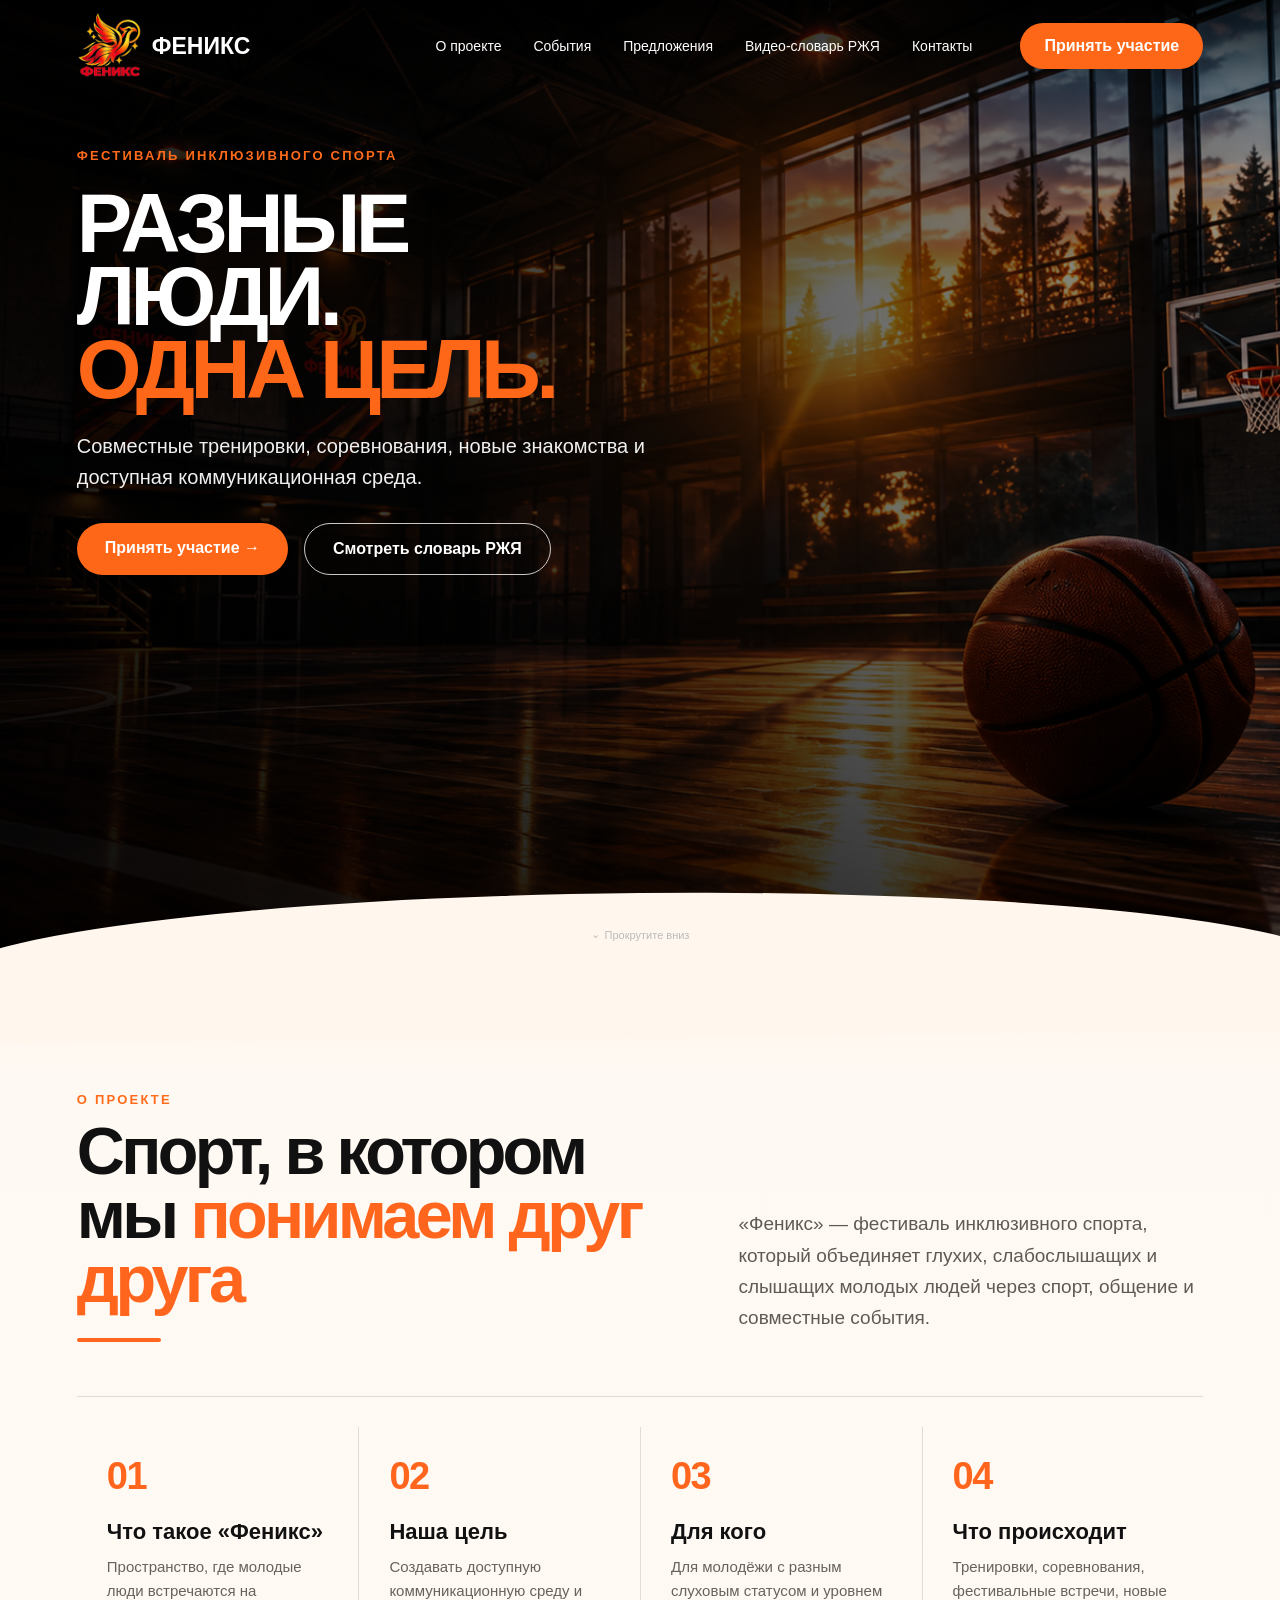
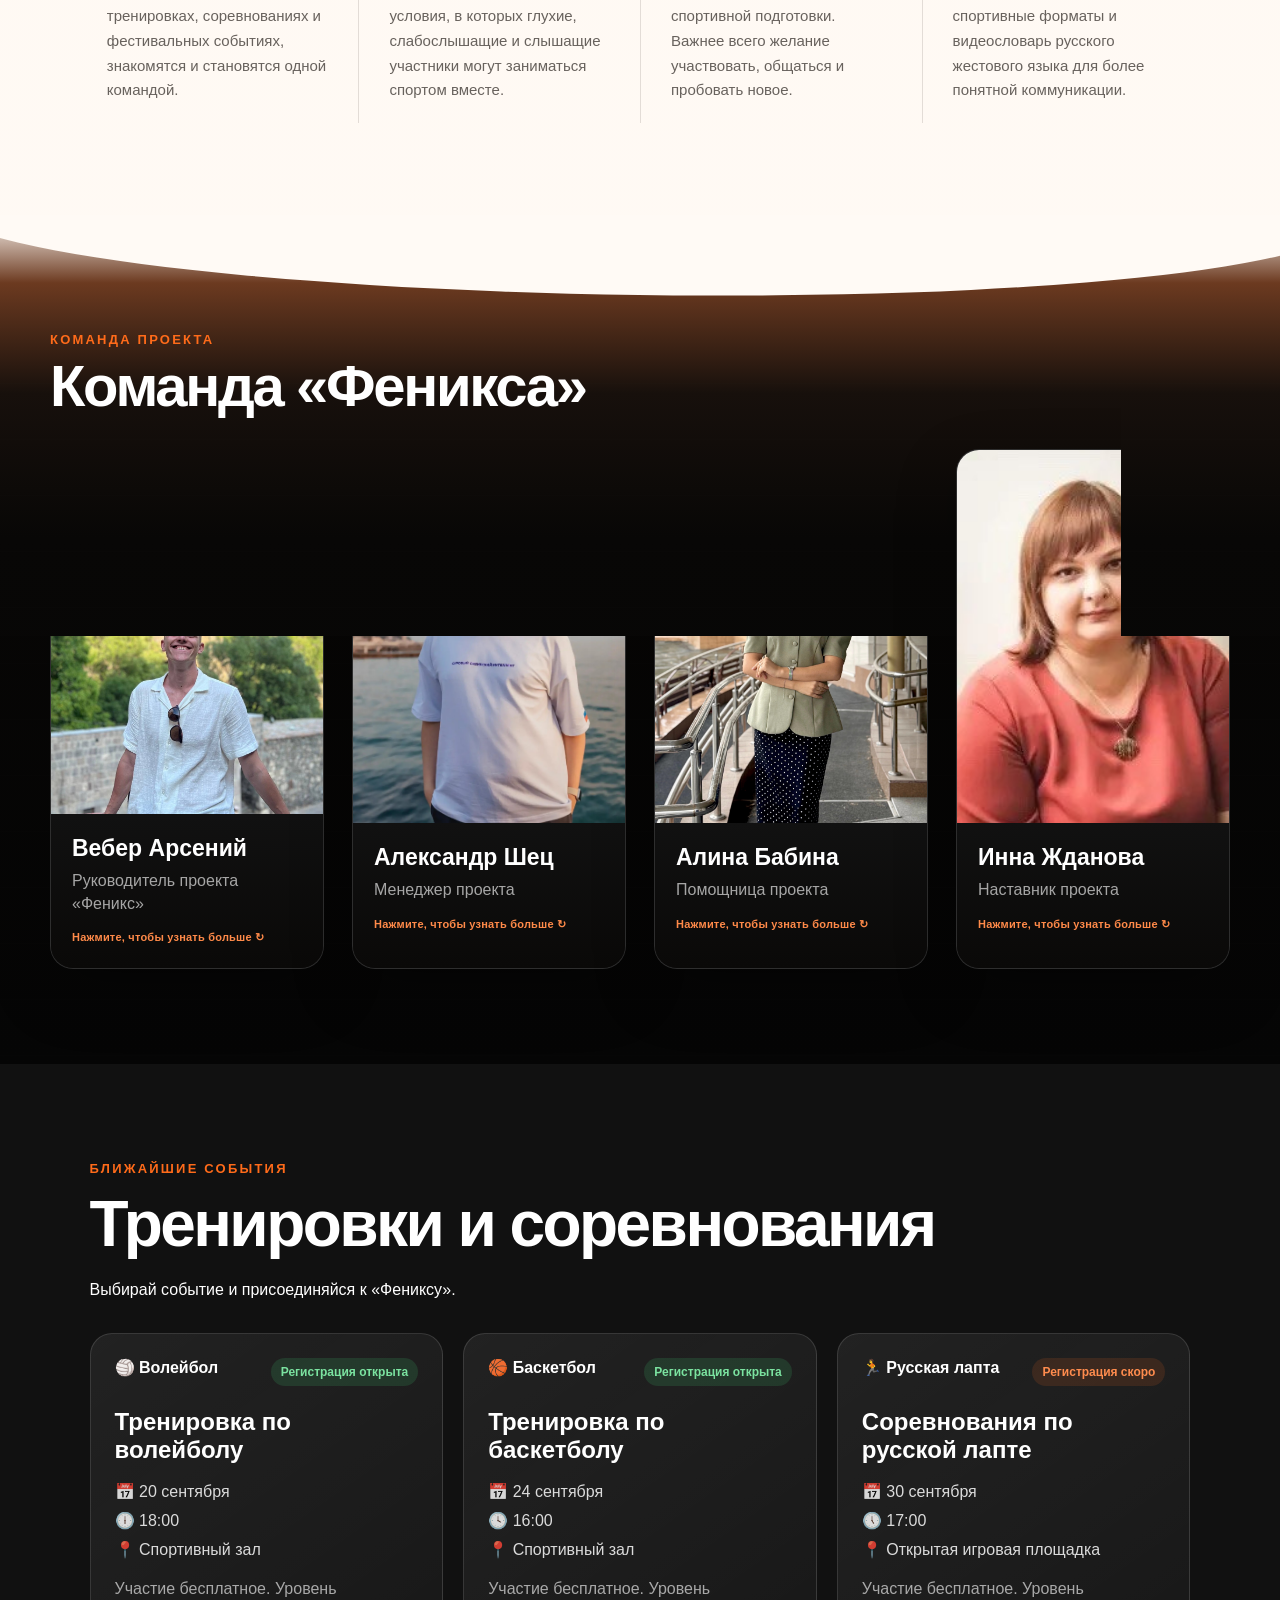
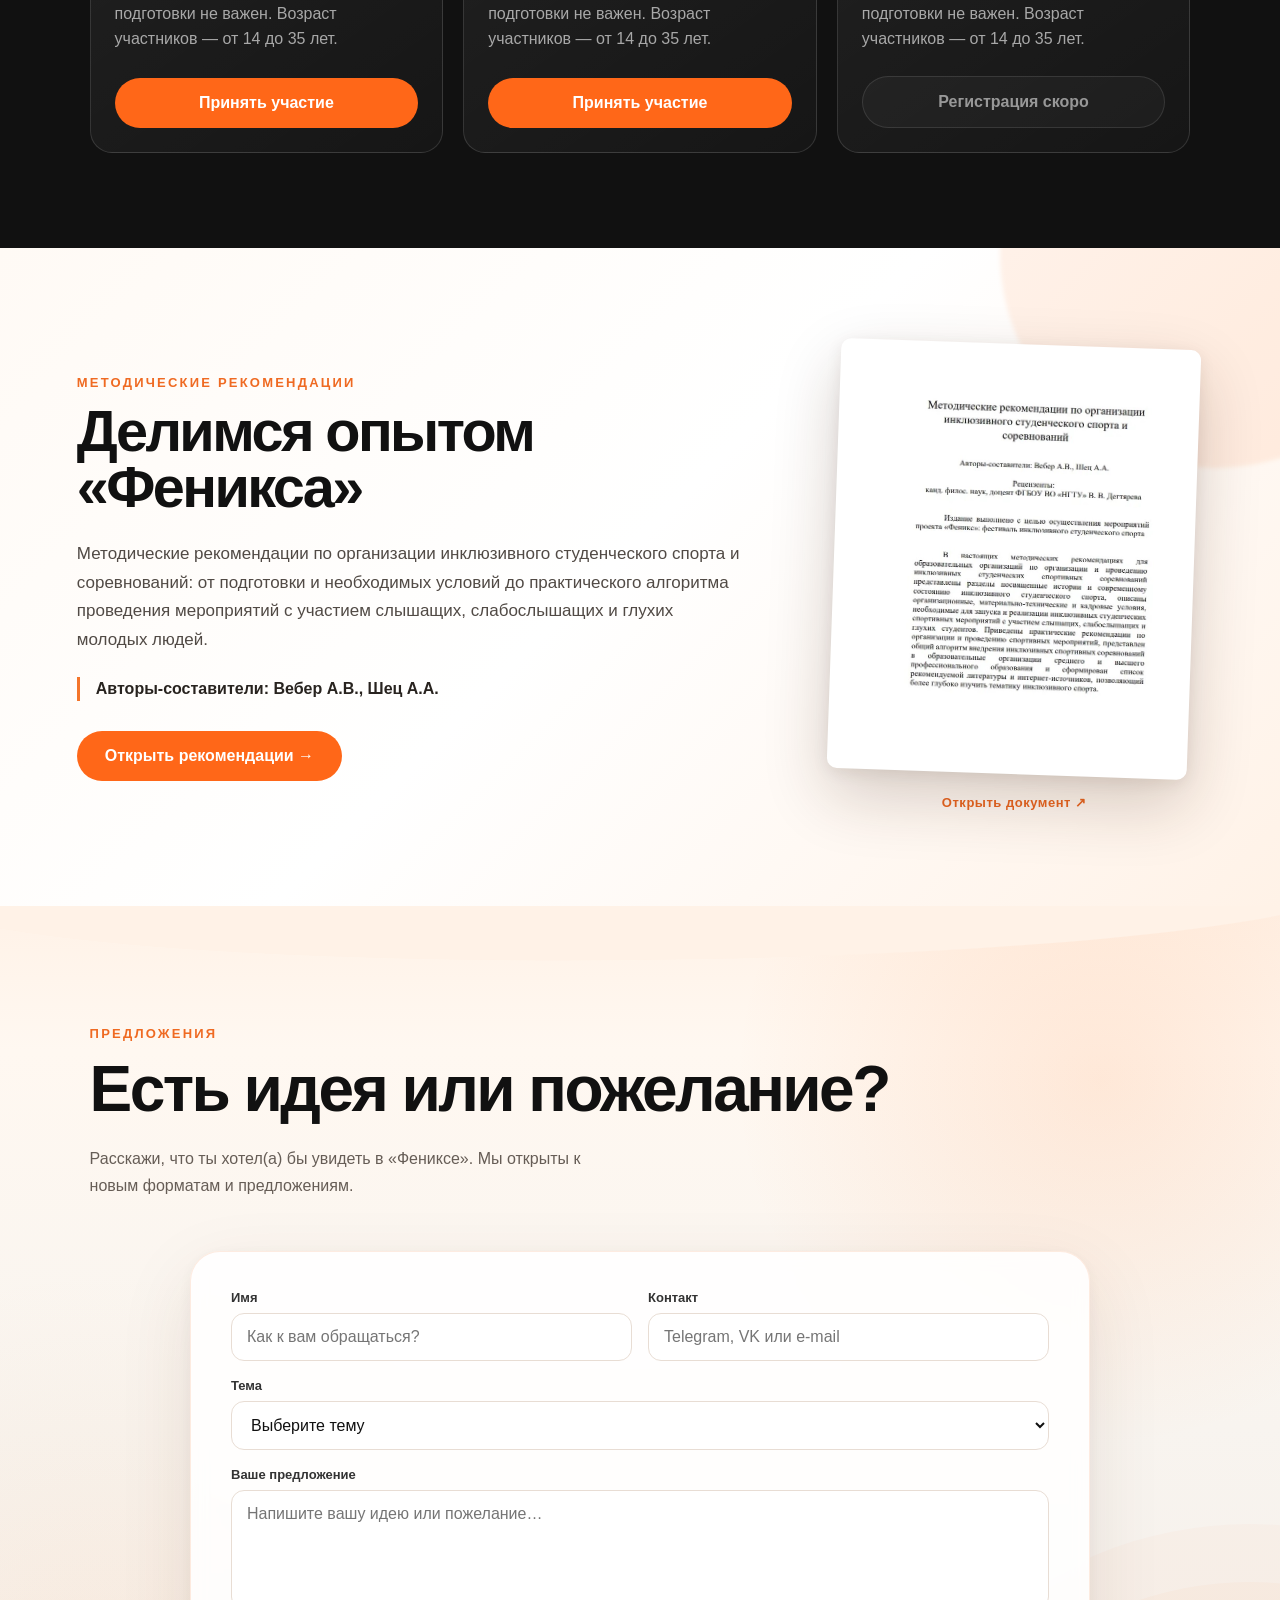
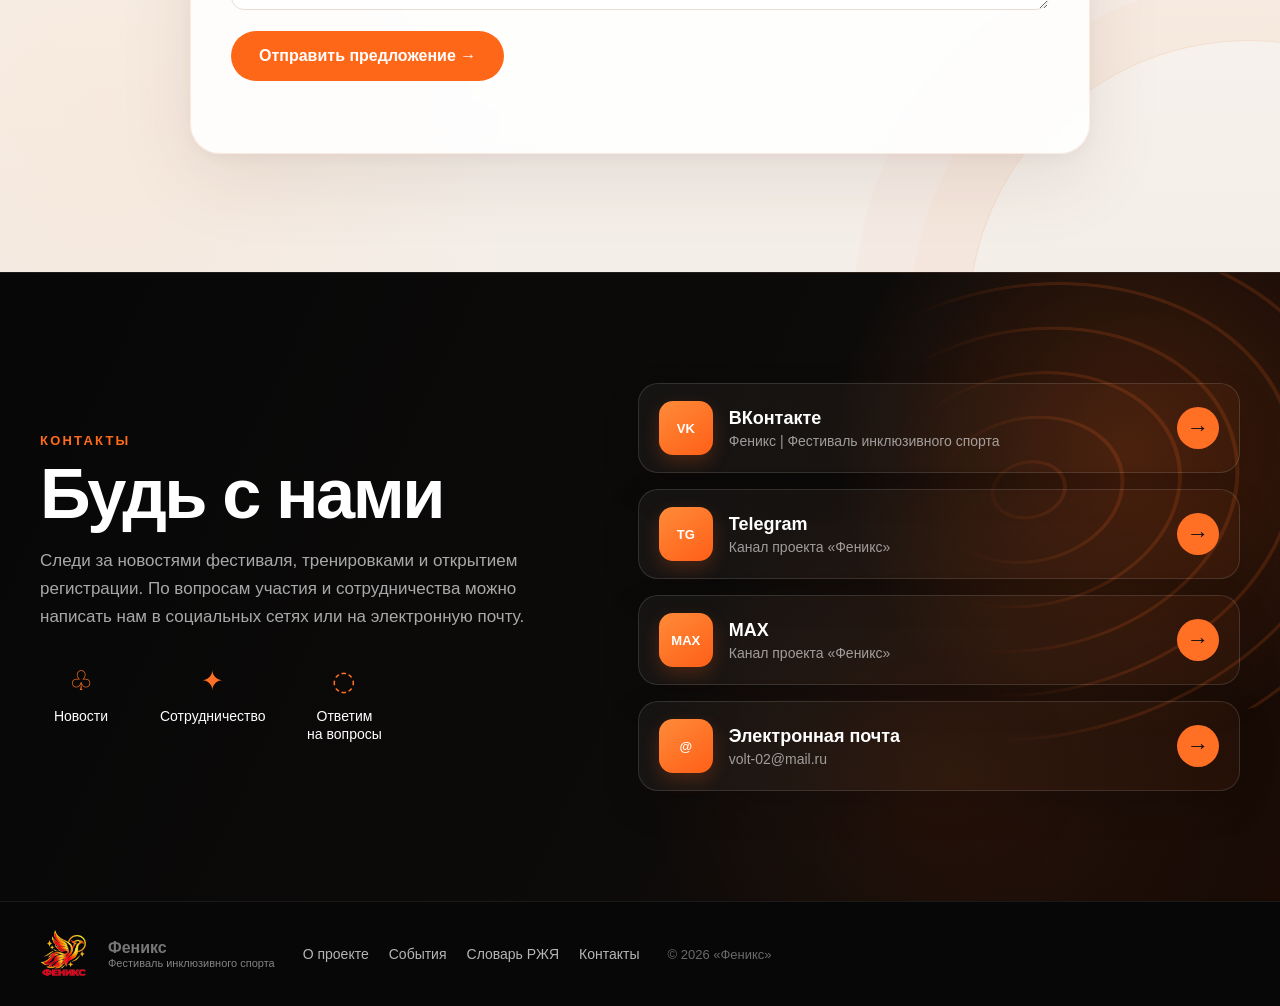
==== index.html @ 3543ab6f "Add files via upload" ====
<!doctype html>
<html lang="ru">
<head>
  <meta charset="utf-8">
  <meta name="viewport" content="width=device-width,initial-scale=1">
  <meta name="theme-color" content="#080808">
  <title>Феникс — фестиваль инклюзивного спорта</title>
  <link rel="stylesheet" href="styles.css">
</head>
<body>
<header class="site-header">
  <a class="brand" href="#top">
    <img src="logo-phoenix.png" alt="Феникс">
    <strong>ФЕНИКС</strong>
  </a>

  <nav id="nav">
    <a href="#about">О проекте</a>
    <a href="#events">События</a>
    <a href="#training">Предложения</a>
    <a href="dictionary.html">Видео-словарь РЖЯ</a>
    <a href="#contacts">Контакты</a>
  </nav>

  <a class="header-cta" href="#events">Принять участие</a>
  <button id="menu" class="menu" aria-label="Меню" aria-expanded="false">☰</button>
</header>

<main id="top">
  <section class="hero">
    <div class="hero-overlay"></div>

    <div class="hero-inner">
      <div class="hero-copy">
        <p class="eyebrow">ФЕСТИВАЛЬ ИНКЛЮЗИВНОГО СПОРТА</p>
        <h1>РАЗНЫЕ<br>ЛЮДИ.<br><span>ОДНА ЦЕЛЬ.</span></h1>
        <p class="lead">Совместные тренировки, соревнования, новые знакомства и доступная коммуникационная среда.</p>

        <div class="actions">
          <a class="btn primary" href="#events">Принять участие →</a>
          <a class="btn outline" href="dictionary.html">Смотреть словарь РЖЯ</a>
        </div>
      </div>

    </div>

    <a class="scroll-down" href="#about">⌄<span>Прокрутите вниз</span></a>
  </section>

  <section id="about" class="section light about-v15">
    <div class="about-head">
      <div>
        <p class="eyebrow">О ПРОЕКТЕ</p>
        <h2>Спорт, в котором мы <em>понимаем друг друга</em></h2>
      </div>
      <p class="intro">«Феникс» — фестиваль инклюзивного спорта, который объединяет глухих, слабослышащих и слышащих молодых людей через спорт, общение и совместные события.</p>
    </div>
    <div class="about-story">
      <article><span>01</span><h3>Что такое «Феникс»</h3><p>Пространство, где молодые люди встречаются на тренировках, соревнованиях и фестивальных событиях, знакомятся и становятся одной командой.</p></article>
      <article><span>02</span><h3>Наша цель</h3><p>Создавать доступную коммуникационную среду и условия, в которых глухие, слабослышащие и слышащие участники могут заниматься спортом вместе.</p></article>
      <article><span>03</span><h3>Для кого</h3><p>Для молодёжи с разным слуховым статусом и уровнем спортивной подготовки. Важнее всего желание участвовать, общаться и пробовать новое.</p></article>
      <article><span>04</span><h3>Что происходит</h3><p>Тренировки, соревнования, фестивальные встречи, новые спортивные форматы и видеословарь русского жестового языка для более понятной коммуникации.</p></article>
    </div>
    <div class="project-team">
      <div class="team-title"><span class="eyebrow">КОМАНДА ПРОЕКТА</span><h2>Команда «Феникса»</h2></div>
      <div class="team-grid">
        <article class="team-card flip-card" tabindex="0" role="button" aria-label="Подробнее: Вебер Арсений" aria-pressed="false">
          <div class="team-card-inner">
            <div class="team-card-face team-card-front"><div class="team-photo"><img src="team-arseniy.jpg" alt="Вебер Арсений" loading="lazy"></div><div class="team-info"><h3>Вебер Арсений</h3><p>Руководитель проекта «Феникс»</p><span class="flip-hint">Нажмите, чтобы узнать больше ↻</span></div></div>
            <div class="team-card-face team-card-back"><div class="team-back-content"><span class="team-back-label">КОМАНДА «ФЕНИКСА»</span><h3>Вебер Арсений</h3><p>Вебер Арсений — инициатор проекта «Феникс», мастер спорта по плаванию и победитель 5-го сезона трека «Делаю» Всероссийского студенческого проекта «Твой Ход».</p><p>Идея «Феникса» появилась благодаря детству в лагерях, где глухие и слышащие ребята вместе дружили, общались и проводили время. Именно эту атмосферу Арсений решил перенести в спорт — создать пространство, где каждый может быть частью одной команды.</p><span class="flip-hint">Нажмите, чтобы вернуться ↻</span></div></div>
          </div>
        </article>
        <article class="team-card flip-card" tabindex="0" role="button" aria-label="Подробнее: Александр Шец" aria-pressed="false">
          <div class="team-card-inner">
            <div class="team-card-face team-card-front"><div class="team-photo"><img src="team-alexander.jpg" alt="Александр Шец" loading="lazy"></div><div class="team-info"><h3>Александр Шец</h3><p>Менеджер проекта</p><span class="flip-hint">Нажмите, чтобы узнать больше ↻</span></div></div>
            <div class="team-card-face team-card-back"><div class="team-back-content"><span class="team-back-label">КОМАНДА «ФЕНИКСА»</span><h3>Александр Шец</h3><p>Александр Шец — менеджер и вдохновитель проекта «Феникс». За его плечами — множество достижений, ставших результатом упорного труда и стремления развиваться.</p><p>В «Фениксе» Александр работает наравне с руководителем: участвует в организации мероприятий, помогает воплощать идеи в жизнь и развивать проект. Именно тот человек, на которого можно положиться и с которым большие идеи становятся реальностью.</p><span class="flip-hint">Нажмите, чтобы вернуться ↻</span></div></div>
          </div>
        </article>
        <article class="team-card flip-card" tabindex="0" role="button" aria-label="Подробнее: Алина Бабина" aria-pressed="false">
          <div class="team-card-inner">
            <div class="team-card-face team-card-front"><div class="team-photo"><img src="team-alina.jpg" alt="Алина Бабина" loading="lazy"></div><div class="team-info"><h3>Алина Бабина</h3><p>Помощница проекта</p><span class="flip-hint">Нажмите, чтобы узнать больше ↻</span></div></div>
            <div class="team-card-face team-card-back"><div class="team-back-content"><span class="team-back-label">КОМАНДА «ФЕНИКСА»</span><h3>Алина Бабина</h3><p>Алина Бабина — помощница проекта «Феникс», председатель Правления МОО «Социальное партнерство» и инспектор Ресурсного учебно-методического центра по обучению инвалидов и лиц с ОВЗ.</p><p>Алина помогает в организации мероприятий, делится опытом и поддерживает команду на разных этапах работы. Благодаря её вовлечённости многие идеи проекта получают необходимую поддержку и превращаются в реальные события.</p><span class="flip-hint">Нажмите, чтобы вернуться ↻</span></div></div>
          </div>
        </article>
        <article class="team-card flip-card" tabindex="0" role="button" aria-label="Подробнее: Инна Жданова" aria-pressed="false">
          <div class="team-card-inner">
            <div class="team-card-face team-card-front"><div class="team-photo"><img src="team-inna.jpg" alt="Инна Жданова" loading="lazy"></div><div class="team-info"><h3>Инна Жданова</h3><p>Наставник проекта</p><span class="flip-hint">Нажмите, чтобы узнать больше ↻</span></div></div>
            <div class="team-card-face team-card-back"><div class="team-back-content"><span class="team-back-label">КОМАНДА «ФЕНИКСА»</span><h3>Инна Жданова</h3><p>Инна Жданова — наставник проекта «Феникс», заместитель заведующего кафедрой социальной работы и социальной антропологии, доцент.</p><p>Инна делится своим опытом, помогает команде увидеть ситуацию с разных сторон и всегда находит нужный совет. Её поддержка помогает «Фениксу» увереннее двигаться вперёд, принимать важные решения и становиться сильнее.</p><span class="flip-hint">Нажмите, чтобы вернуться ↻</span></div></div>
          </div>
        </article>
      </div>
    </div>
  
  </section>

  <section id="events" class="section dark">
    <div class="section-head">
      <div><span class="eyebrow">БЛИЖАЙШИЕ СОБЫТИЯ</span><h2>Тренировки и соревнования</h2></div>
      <p>Выбирай событие и присоединяйся к «Фениксу».</p>
    </div>
    <div class="event-grid">
      <article class="event-card">
        <div class="event-top"><span class="event-sport">🏐 Волейбол</span><span class="event-status is-open">Регистрация открыта</span></div>
        <h3>Тренировка по волейболу</h3>
        <div class="event-meta"><span>📅 20 сентября</span><span>🕕 18:00</span><span>📍 Спортивный зал</span></div>
        <p class="event-note">Участие бесплатное. Уровень подготовки не важен. Возраст участников — от 14 до 35 лет.</p>
        <button class="btn primary event-register" type="button" data-sport="Волейбол" data-event="Тренировка по волейболу" data-date="20 сентября" data-time="18:00" data-place="Спортивный зал">Принять участие</button>
      </article>
      <article class="event-card">
        <div class="event-top"><span class="event-sport">🏀 Баскетбол</span><span class="event-status is-open">Регистрация открыта</span></div>
        <h3>Тренировка по баскетболу</h3>
        <div class="event-meta"><span>📅 24 сентября</span><span>🕓 16:00</span><span>📍 Спортивный зал</span></div>
        <p class="event-note">Участие бесплатное. Уровень подготовки не важен. Возраст участников — от 14 до 35 лет.</p>
        <button class="btn primary event-register" type="button" data-sport="Баскетбол" data-event="Тренировка по баскетболу" data-date="24 сентября" data-time="16:00" data-place="Спортивный зал">Принять участие</button>
      </article>
      <article class="event-card">
        <div class="event-top"><span class="event-sport">🏃 Русская лапта</span><span class="event-status is-soon">Регистрация скоро</span></div>
        <h3>Соревнования по русской лапте</h3>
        <div class="event-meta"><span>📅 30 сентября</span><span>🕔 17:00</span><span>📍 Открытая игровая площадка</span></div>
        <p class="event-note">Участие бесплатное. Уровень подготовки не важен. Возраст участников — от 14 до 35 лет.</p>
        <button class="btn event-disabled" type="button" disabled>Регистрация скоро</button>
      </article>
    </div>
  </section>

  <section id="methodical" class="section methodical-section">
    <div class="methodical-wrap">
      <div class="methodical-copy">
        <span class="eyebrow">МЕТОДИЧЕСКИЕ РЕКОМЕНДАЦИИ</span>
        <h2>Делимся опытом «Феникса»</h2>
        <p>Методические рекомендации по организации инклюзивного студенческого спорта и соревнований: от подготовки и необходимых условий до практического алгоритма проведения мероприятий с участием слышащих, слабослышащих и глухих молодых людей.</p>
        <div class="methodical-authors">Авторы-составители: Вебер А.В., Шец А.А.</div>
        <a class="btn primary methodical-btn" href="https://disk.yandex.ru/d/gTqzIGCaHnzKDQ" target="_blank" rel="noopener noreferrer">Открыть рекомендации →</a>
      </div>
      <a class="methodical-preview" href="https://disk.yandex.ru/d/gTqzIGCaHnzKDQ" target="_blank" rel="noopener noreferrer" aria-label="Открыть методические рекомендации">
        <div class="methodical-paper"><img src="methodical-cover.jpg" alt="Титульный лист методических рекомендаций проекта Феникс"></div>
        <span>Открыть документ ↗</span>
      </a>
    </div>
  </section>

  <section id="training" class="section light feedback-section">
    <div class="section-head">
      <div><span class="eyebrow">ПРЕДЛОЖЕНИЯ</span><h2>Есть идея или пожелание?</h2></div>
      <p>Расскажи, что ты хотел(а) бы увидеть в «Фениксе». Мы открыты к новым форматам и предложениям.</p>
    </div>
    <form class="feedback-form" id="feedbackForm">
      <div class="feedback-grid">
        <label><span>Имя</span><input name="feedbackName" placeholder="Как к вам обращаться?" required></label>
        <label><span>Контакт</span><input name="feedbackContact" placeholder="Telegram, VK или e-mail" required></label>
      </div>
      <label><span>Тема</span>
        <select name="feedbackTopic" required>
          <option value="">Выберите тему</option>
          <option>Предложить тренировку</option>
          <option>Предложить вид спорта</option>
          <option>Предложить мероприятие</option>
          <option>Стать волонтёром</option>
          <option>Стать партнёром</option>
          <option>Другое</option>
        </select>
      </label>
      <label><span>Ваше предложение</span><textarea name="feedbackMessage" rows="5" placeholder="Напишите вашу идею или пожелание…" required></textarea></label>
      <button class="btn primary" type="submit">Отправить предложение →</button>
      <p class="feedback-status" id="feedbackStatus"></p>
    </form>
  </section>

<section class="contacts-section" id="contacts">
  <div class="contacts-shell">
    <div class="contacts-copy">
      <span class="eyebrow">КОНТАКТЫ</span>
      <h2>Будь с нами</h2>
      <p>Следи за новостями фестиваля, тренировками и открытием регистрации. По вопросам участия и сотрудничества можно написать нам в социальных сетях или на электронную почту.</p>
      <div class="contact-benefits" aria-label="Возможности">
        <span><i>♧</i>Новости</span>
        <span><i>✦</i>Сотрудничество</span>
        <span><i>◌</i>Ответим<br>на вопросы</span>
      </div>
    </div>

    <div class="contact-links">
      <a class="contact-card" href="https://vk.ru/phoenix_inclusion" target="_blank" rel="noopener">
        <span class="contact-icon">VK</span>
        <span><strong>ВКонтакте</strong><small>Феникс | Фестиваль инклюзивного спорта</small></span>
        <b>→</b>
      </a>
      <a class="contact-card" href="https://t.me/phoenix_inclusion" target="_blank" rel="noopener">
        <span class="contact-icon">TG</span>
        <span><strong>Telegram</strong><small>Канал проекта «Феникс»</small></span>
        <b>→</b>
      </a>
      <a class="contact-card" href="https://max.ru/join/umucRaP59l8QXIcIGGQJrvXhRltrG-3al34Ns2xKd-E" target="_blank" rel="noopener">
        <span class="contact-icon">MAX</span>
        <span><strong>MAX</strong><small>Канал проекта «Феникс»</small></span>
        <b>→</b>
      </a>
      <a class="contact-card" href="mailto:volt-02@mail.ru">
        <span class="contact-icon">@</span>
        <span><strong>Электронная почта</strong><small>volt-02@mail.ru</small></span>
        <b>→</b>
      </a>
    </div>
  </div>
</section>

</main>


<footer class="site-footer">
  <div class="footer-inner">
    <a class="footer-brand" href="#top" aria-label="Феникс — наверх">
      <img src="logo-phoenix.png" alt="Феникс">
      <span><strong>Феникс</strong><small>Фестиваль инклюзивного спорта</small></span>
    </a>
    <nav class="footer-nav" aria-label="Навигация в подвале">
      <a href="#about">О проекте</a>
      <a href="#events">События</a>
      <a href="dictionary.html">Словарь РЖЯ</a>
      <a href="#contacts">Контакты</a>
    </nav>
    <p class="footer-copy">© 2026 «Феникс»</p>
  </div>
</footer>


<dialog id="dialog">
  <form id="form">
    <button type="button" id="close">×</button>
    <p class="eyebrow">ЗАЯВКА</p>
    <h2 id="eventFormTitle">Принять участие</h2>
    <div class="selected-event" id="selectedEvent" hidden><strong id="selectedEventName"></strong><span id="selectedEventMeta"></span></div>

    <label>Имя и фамилия
      <input name="name" required placeholder="Например, Иван Иванов">
    </label>

    <label>Статус слуха
      <select name="hearingStatus" required>
        <option value="">Выберите</option>
        <option value="Глухой">Глухой</option>
        <option value="Слабослышащий">Слабослышащий</option>
        <option value="Слышащий">Слышащий</option>
      </select>
    </label>

    <label>Контакт
      <input name="contact" required placeholder="Телефон, Telegram или e-mail">
    </label>

    <input type="hidden" name="sport" id="eventSport">
    <input type="hidden" name="event" id="eventName">

    
        
        <div class="consent-block">
          <label class="consent-row" for="dataConsent">
            <input type="checkbox" id="dataConsent" name="dataConsent" required>
            <span>Я согласен(на) на обработку персональных данных и ознакомился(ась) с <a class="consent-document-link" href="https://disk.yandex.ru/d/akhnzzM2MT2--A" target="_blank" rel="noopener noreferrer">Согласием на обработку персональных данных</a>.</span>
          </label>
        </div>
<button disabled class="btn primary" id="submitButton" type="submit">Отправить заявку</button>
    <p class="form-status" id="formStatus" aria-live="polite"></p>
  </form>
</dialog>

<script src="script.js"></script>


</body>
</html>
---- styles.css ----
*{box-sizing:border-box}html{scroll-behavior:smooth}body{margin:0;font-family:Arial,Helvetica,sans-serif;background:#090909;color:#fff}a{color:inherit;text-decoration:none}button,input,select{font:inherit}
.site-header{position:absolute;z-index:20;top:0;left:0;right:0;height:92px;padding:0 6%;display:flex;align-items:center;gap:30px;background:linear-gradient(180deg,rgba(0,0,0,.7),transparent)}
.brand{display:flex;align-items:center;gap:9px;font-size:23px}.brand img{width:66px;height:66px;object-fit:contain}nav{margin-left:auto;display:flex;gap:32px;font-size:14px}nav a:hover{color:#ff6b1a}.header-cta{margin-left:18px;border:0;background:#ff6718;color:#fff;border-radius:999px;padding:14px 24px;font-weight:850}.menu{display:none;border:0;background:transparent;color:#fff;font-size:30px}
.hero{min-height:100vh;position:relative;padding:125px 6% 150px;background:url('https://images.unsplash.com/photo-1546519638-68e109498ffc?auto=format&fit=crop&w=2400&q=88') center/cover no-repeat;overflow:hidden;display:flex;align-items:center}
.hero-overlay{position:absolute;inset:0;background:linear-gradient(90deg,rgba(0,0,0,.90) 0%,rgba(0,0,0,.72) 44%,rgba(0,0,0,.38) 100%),linear-gradient(0deg,rgba(0,0,0,.58),transparent 46%)}
.hero-inner{position:relative;z-index:2;width:100%;display:grid;grid-template-columns:minmax(0,1.04fr) minmax(380px,.96fr);gap:36px;align-items:center}
.hero-copy{max-width:720px}.eyebrow{color:#ff6b1a;font-size:13px;letter-spacing:.17em;font-weight:900}h1{font-size:clamp(58px,6.5vw,105px);line-height:.88;letter-spacing:-.055em;margin:24px 0}h1 span{color:#ff6718}.lead{font-size:20px;line-height:1.55;max-width:650px;color:#f0f0f0}
.actions{display:flex;gap:16px;flex-wrap:wrap;margin-top:30px}.btn{border-radius:999px;padding:16px 28px;font-weight:850;cursor:pointer}.primary{border:0;background:#ff6718;color:#fff}.outline{border:1px solid rgba(255,255,255,.78)}
.hero-logo-wrap{display:flex;align-items:center;justify-content:center}.hero-logo{width:min(100%,590px);max-height:520px;object-fit:contain;filter:drop-shadow(0 10px 30px rgba(255,93,0,.18))}
.features{position:absolute;z-index:3;left:6%;right:6%;bottom:38px;padding-top:20px;border-top:1px solid rgba(255,255,255,.25);display:grid;grid-template-columns:repeat(4,1fr)}.features a{display:flex;flex-direction:column;align-items:center;gap:5px;border-right:1px solid rgba(255,255,255,.22)}.features a:last-child{border:0}.features b{font-size:26px}.features strong{font-size:14px}.features small{font-size:11px;color:#aaa}.scroll-down{position:absolute;z-index:4;bottom:7px;left:50%;transform:translateX(-50%);display:flex;align-items:center;gap:5px;color:#bbb;font-size:11px}
.section{padding:95px 7%}.light{background:#fff;color:#111}.dark,.dictionary{background:#111}.section h2{font-size:clamp(40px,5vw,70px);letter-spacing:-.04em;margin:10px 0 20px}.intro{font-size:20px;line-height:1.6;color:#777;max-width:850px}
.cards,.words{display:grid;grid-template-columns:repeat(3,1fr);gap:18px;margin-top:38px}.cards article{padding:28px;border-radius:22px;background:#f4f4f4}.cards i{font-style:normal;color:#ff6718;font-weight:900}.cards p{color:#666}
.event{padding:30px;border:1px solid #333;border-radius:24px;display:flex;justify-content:space-between;align-items:end}.event p{color:#aaa}.event button{border:0;background:none;color:#ff6718;font-weight:900}
.sports{display:flex;flex-wrap:wrap;gap:10px;margin:30px 0}.sports span{padding:12px 16px;border-radius:999px;border:1px solid #ddd;background:#f4f4f4;font-weight:700}
.filters{display:grid;grid-template-columns:1fr 250px;gap:12px;margin:30px 0}.filters input,.filters select,dialog input,dialog select{width:100%;padding:15px;border:1px solid #ddd;border-radius:14px;background:#fff;color:#111}
.words article{overflow:hidden;border-radius:22px;background:#fff;color:#111}.video{height:180px;background:linear-gradient(145deg,#222,#444);display:flex;flex-direction:column;align-items:center;justify-content:center;color:#fff;font-size:35px}.video small{font-size:12px;color:#bbb}.words h3,.words p{margin-left:20px}.words p{color:#777}
footer{padding:25px 7%;display:flex;align-items:center;gap:10px}footer img{width:55px;height:55px;object-fit:contain}footer span{margin-left:10px;color:#777}
dialog{width:min(580px,calc(100% - 25px));padding:0;border:0;border-radius:25px}dialog::backdrop{background:rgba(0,0,0,.75)}dialog form{position:relative;padding:30px;color:#111}dialog h2{font-size:38px}dialog label{display:grid;gap:7px;margin:15px 0;font-weight:bold}#close{position:absolute;right:20px;top:18px;width:40px;height:40px;border:0;border-radius:50%;font-size:24px}.note{display:block;margin-top:12px;color:#777}
@media(max-width:1050px){nav{gap:20px}.header-cta{display:none}.hero-inner{grid-template-columns:1fr .82fr}}
@media(max-width:850px){.site-header{height:78px;padding:0 20px;background:rgba(5,5,5,.72);backdrop-filter:blur(10px)}.brand strong{display:none}.brand img{width:60px;height:60px}.menu{display:block;margin-left:auto}nav{display:none;position:absolute;top:78px;left:16px;right:16px;margin:0;padding:20px;border:1px solid #333;border-radius:18px;background:rgba(8,8,8,.98);flex-direction:column;gap:20px}nav.open{display:flex}.hero{min-height:100svh;padding:112px 20px 175px;background-position:63% center}.hero-overlay{background:linear-gradient(180deg,rgba(0,0,0,.42),rgba(0,0,0,.78) 52%,#050505 100%)}.hero-inner{grid-template-columns:1fr}.hero-logo-wrap{position:absolute;right:-80px;top:80px;width:320px;opacity:.28;z-index:-1}.hero-logo{width:100%;max-height:none}.hero-copy{max-width:none}h1{font-size:clamp(48px,15vw,70px)}.lead{font-size:17px}.actions{flex-direction:column}.actions>*{width:100%;text-align:center}.features{left:20px;right:20px;bottom:28px}.features b{font-size:20px}.features strong{font-size:10px}.features small{display:none}.scroll-down{display:none}.section{padding:70px 20px}.section h2{font-size:40px}.cards,.words,.filters{grid-template-columns:1fr}.event{align-items:start;flex-direction:column;gap:20px}footer{padding:20px}footer span{display:none}}
@media(max-width:430px){.hero{padding-bottom:155px}h1{font-size:52px}.eyebrow{font-size:11px}.hero-logo-wrap{right:-105px;top:95px;width:300px}}

/* V6 visual refinements */
@media (min-width:851px){
  .hero{background-position:center 58%}
  .hero-logo{width:min(100%,540px);max-height:500px}
  .hero-copy{padding-top:10px}
}
@media (max-width:850px){
  .hero{background-position:50% center}
  .hero-logo-wrap{
    right:-58px;
    top:185px;
    width:235px;
    opacity:.18;
  }
  .hero-copy{position:relative;z-index:2}
  .lead{max-width:92%}
}
@media (max-width:430px){
  .hero-logo-wrap{
    right:-72px;
    top:205px;
    width:220px;
    opacity:.16;
  }
}

.form-status{min-height:22px;margin:12px 0 0;font-weight:700;color:#2e7d32}
#submitButton:disabled{opacity:.7;cursor:wait}

/* V8 — VK Видео */
.vk-video-button{width:100%;border:0;cursor:pointer}
.vk-video-button:hover .play{transform:scale(1.12)}
.play{transition:.2s ease}
.placeholder{cursor:default}
.video-modal[hidden]{display:none}
.video-modal{position:fixed;inset:0;z-index:1000;display:flex;align-items:center;justify-content:center;padding:20px}
.video-modal-backdrop{position:absolute;inset:0;background:rgba(0,0,0,.84);backdrop-filter:blur(5px)}
.video-modal-card{position:relative;z-index:1;width:min(960px,100%);background:#0b0b0b;border:1px solid #333;border-radius:24px;padding:18px;box-shadow:0 30px 100px rgba(0,0,0,.5)}
.video-close{position:absolute;right:10px;top:-52px;width:42px;height:42px;border:0;border-radius:50%;background:#fff;color:#111;font-size:27px;cursor:pointer}
.video-frame-wrap{width:100%;aspect-ratio:16/9;background:#000;border-radius:15px;overflow:hidden}
.video-frame-wrap iframe{width:100%;height:100%;border:0;display:block}
.vk-external{display:block;margin-top:14px;text-align:center;color:#ff7024;font-weight:800}
@media(max-width:600px){
  .video-modal{padding:10px}
  .video-modal-card{padding:10px;border-radius:18px}
  .video-close{top:-48px;right:4px}
}


/* V9 — живое превью карточки и более компактный VK-плеер */
.words{align-items:start}
.vk-word-card{overflow:hidden}
.vk-video-button.has-poster{
  position:relative;
  display:block;
  padding:0;
  aspect-ratio:16/9;
  overflow:hidden;
  background:#111;
}
.video-poster{
  position:absolute;
  inset:0;
  width:100%;
  height:100%;
  object-fit:cover;
  display:block;
  transition:transform .3s ease, filter .3s ease;
}
.video-poster-shade{
  position:absolute;
  inset:0;
  background:linear-gradient(180deg,rgba(0,0,0,.04),rgba(0,0,0,.20));
}
.poster-play{
  position:absolute;
  left:50%;
  top:50%;
  transform:translate(-50%,-50%);
  display:grid;
  place-items:center;
  width:72px;
  height:72px;
  border-radius:50%;
  background:rgba(255,255,255,.92);
  color:#111;
  font-size:28px;
  line-height:1;
  padding-left:4px;
  box-shadow:0 12px 35px rgba(0,0,0,.3);
  transition:transform .2s ease, background .2s ease;
}
.vk-video-button:hover .video-poster{transform:scale(1.025);filter:brightness(.92)}
.vk-video-button:hover .poster-play{transform:translate(-50%,-50%) scale(1.08);background:#fff}
.word-card-body{background:#fff;padding:20px 24px 22px}
.word-card-body h3{margin:0 0 10px}
.word-card-body p{margin:0}

.video-modal{padding:16px}
.video-modal-card{
  width:min(980px,calc(100vw - 32px));
  padding:14px;
  border-radius:22px;
}
.video-frame-wrap{border-radius:14px}
.video-close{right:0;top:-52px}

@media(max-width:600px){
  .words{grid-template-columns:1fr}
  .poster-play{width:58px;height:58px;font-size:23px}
  .word-card-body{padding:18px 20px 20px}
  .video-modal{
    align-items:center;
    padding:12px;
  }
  .video-modal-card{
    width:100%;
    padding:9px;
    border-radius:18px;
  }
  .video-close{
    top:-50px;
    right:0;
    width:44px;
    height:44px;
  }
  .vk-external{
    margin-top:10px;
    padding:4px 0 2px;
    font-size:16px;
  }
}

/* V10 — события */
.event-grid{display:grid;grid-template-columns:repeat(3,minmax(0,1fr));gap:20px;margin-top:34px}
.event-card{display:flex;flex-direction:column;padding:24px;border:1px solid rgba(255,255,255,.13);border-radius:22px;background:linear-gradient(145deg,rgba(255,255,255,.075),rgba(255,255,255,.025))}
.event-top{display:flex;justify-content:space-between;gap:12px;margin-bottom:22px}.event-sport{font-weight:800}
.event-status{padding:7px 10px;border-radius:999px;font-size:12px;font-weight:800;white-space:nowrap}
.is-open{background:rgba(63,196,112,.16);color:#7be3a0}.is-soon{background:rgba(255,112,36,.13);color:#ff8c4e}
.event-card h3{margin:0 0 18px;font-size:24px}.event-meta{display:grid;gap:10px;margin-bottom:18px;color:rgba(255,255,255,.84)}
.event-note{margin:0 0 24px;color:rgba(255,255,255,.62);line-height:1.55}.event-card .btn{margin-top:auto;width:100%;justify-content:center}
.event-disabled{opacity:.55;cursor:not-allowed;border:1px solid rgba(255,255,255,.2);background:rgba(255,255,255,.06);color:#fff}
@media(max-width:900px){.event-grid{grid-template-columns:1fr}}
@media(max-width:600px){.event-grid{gap:14px;margin-top:24px}.event-card{padding:20px;border-radius:18px}.event-card h3{font-size:22px}}


/* V11 — Контакты и подвал */
.contacts-section{
  padding:90px max(24px,calc((100vw - 1200px)/2));
  background:linear-gradient(180deg,#0a0a0a,#111);
  border-top:1px solid rgba(255,255,255,.08);
}
.contacts-shell{
  display:grid;
  grid-template-columns:minmax(0,.85fr) minmax(420px,1.15fr);
  gap:70px;
  align-items:start;
}
.contacts-copy h2{margin:10px 0 18px;font-size:clamp(38px,5vw,64px);line-height:1}
.contacts-copy p{max-width:570px;color:rgba(255,255,255,.65);line-height:1.65;font-size:17px}
.contact-links{display:grid;gap:12px}
.contact-card{
  display:grid;
  grid-template-columns:54px 1fr auto;
  gap:16px;
  align-items:center;
  padding:18px;
  color:#fff;
  text-decoration:none;
  border:1px solid rgba(255,255,255,.12);
  border-radius:18px;
  background:rgba(255,255,255,.045);
  transition:transform .2s ease,border-color .2s ease,background .2s ease;
}
.contact-card:hover{transform:translateY(-2px);border-color:rgba(255,112,36,.65);background:rgba(255,112,36,.07)}
.contact-icon{
  width:54px;height:54px;display:grid;place-items:center;
  border-radius:14px;background:#ff7024;color:#111;font-weight:900;
}
.contact-card strong,.contact-card small{display:block}
.contact-card strong{font-size:18px;margin-bottom:4px}
.contact-card small{color:rgba(255,255,255,.58);font-size:14px}
.contact-card b{font-size:25px;color:#ff7024}
.site-footer{padding:28px max(24px,calc((100vw - 1200px)/2));background:#070707;border-top:1px solid rgba(255,255,255,.08)}
.footer-inner{display:flex;align-items:center;gap:28px}
.footer-brand{display:flex;align-items:center;gap:10px;color:#fff;text-decoration:none;margin-right:auto}
.footer-brand img{width:48px;height:48px;object-fit:contain}
.footer-brand strong,.footer-brand small{display:block}
.footer-brand small{font-size:11px;color:rgba(255,255,255,.5)}
.footer-nav{display:flex;gap:20px}
.footer-nav a{color:rgba(255,255,255,.7);text-decoration:none;font-size:14px}
.footer-nav a:hover{color:#ff7024}
.footer-copy{margin:0;color:rgba(255,255,255,.4);font-size:13px}
@media(max-width:850px){
  .contacts-section{padding-top:65px;padding-bottom:65px}
  .contacts-shell{grid-template-columns:1fr;gap:32px}
  .footer-inner{flex-direction:column;align-items:flex-start}
  .footer-brand{margin-right:0}
  .footer-nav{flex-wrap:wrap}
}
@media(max-width:520px){
  .contacts-section{padding-left:18px;padding-right:18px}
  .contact-card{grid-template-columns:48px 1fr auto;padding:15px;gap:12px}
  .contact-icon{width:48px;height:48px}
  .contact-card small{font-size:12px;overflow-wrap:anywhere}
  .site-footer{padding-left:18px;padding-right:18px}
}


/* V12 — согласие на обработку данных */
.consent-row{
  display:flex;
  align-items:flex-start;
  gap:11px;
  margin:4px 0 16px;
  color:rgba(255,255,255,.68);
  font-size:13px;
  line-height:1.45;
  cursor:pointer;
}
.consent-row input{
  flex:0 0 auto;
  width:18px;
  height:18px;
  margin-top:1px;
  accent-color:#ff7024;
}
#submitButton:disabled,
form button[type="submit"]:disabled{
  opacity:.42;
  cursor:not-allowed;
  filter:saturate(.45);
}


/* V13 — подробное согласие */
.consent-block{margin:4px 0 17px}
.consent-block .consent-row{margin-bottom:8px}
.consent-link{
  margin-left:29px;padding:0;border:0;background:none;color:#ff7a31;
  font:inherit;font-size:13px;font-weight:800;text-decoration:underline;
  text-underline-offset:3px;cursor:pointer;text-align:left;
}
.consent-link:hover{color:#ff9a62}
.consent-dialog{
  width:min(760px,calc(100% - 28px));max-height:88vh;padding:0;
  border:1px solid rgba(255,255,255,.15);border-radius:24px;
  background:#101010;color:#fff;box-shadow:0 30px 100px rgba(0,0,0,.65);
}
.consent-dialog::backdrop{background:rgba(0,0,0,.82);backdrop-filter:blur(5px)}
.consent-dialog-inner{padding:28px}
.consent-dialog-head{display:flex;align-items:flex-start;justify-content:space-between;gap:20px}
.consent-dialog-head h2{margin:8px 0 20px;font-size:clamp(26px,4vw,40px);line-height:1.08}
.consent-dialog-close{
  flex:0 0 auto;width:42px;height:42px;border:1px solid rgba(255,255,255,.16);
  border-radius:50%;background:rgba(255,255,255,.06);color:#fff;font-size:27px;cursor:pointer
}
.consent-text{max-height:55vh;overflow:auto;padding-right:8px;color:rgba(255,255,255,.73);line-height:1.6}
.consent-text h3{margin:22px 0 7px;color:#fff;font-size:17px}
.consent-text p{margin:0 0 12px}
.consent-text a{color:#ff7a31}
.consent-warning{margin-top:22px!important;padding:15px;border:1px solid rgba(255,112,36,.3);border-radius:14px;background:rgba(255,112,36,.08)}
.consent-understood{width:100%;margin-top:20px;justify-content:center}
@media(max-width:600px){
  .consent-dialog{max-height:92vh;border-radius:18px}
  .consent-dialog-inner{padding:20px 17px}
  .consent-text{max-height:58vh}
  .consent-link{margin-left:29px}
}

.project-team{position:relative;overflow:hidden;margin:72px calc(50% - 50vw) -80px;padding:78px max(24px,calc((100vw - 1180px)/2)) 88px;color:#fff;background:radial-gradient(circle at 14% 8%,rgba(255,111,31,.15),transparent 29%),radial-gradient(circle at 92% 90%,rgba(190,48,0,.10),transparent 31%),linear-gradient(135deg,#050505 0%,#0d0b0a 52%,#050505 100%);border-top:1px solid rgba(255,255,255,.07)}
.project-team:before{content:"";position:absolute;inset:0;pointer-events:none;opacity:.22;background-image:linear-gradient(rgba(255,255,255,.018) 1px,transparent 1px),linear-gradient(90deg,rgba(255,255,255,.014) 1px,transparent 1px);background-size:56px 56px}
.team-title,.team-grid{position:relative;z-index:1}.team-title{margin-bottom:34px}.team-title h2{margin:8px 0 0;color:#fff;font-size:clamp(34px,5vw,58px);line-height:1.02}
.team-grid{display:grid;grid-template-columns:repeat(3,minmax(0,1fr));gap:22px}.team-card{overflow:hidden;border:1px solid rgba(255,255,255,.11);border-radius:23px;background:rgba(255,255,255,.04);box-shadow:0 22px 60px rgba(0,0,0,.28);transition:.25s}.team-card:hover{transform:translateY(-5px);border-color:rgba(255,111,31,.48)}
.team-photo{aspect-ratio:4/5;overflow:hidden;background:#151515}.team-photo img{width:100%;height:100%;display:block;object-fit:cover}.team-card:nth-child(1) img{object-position:center 44%}.team-card:nth-child(2) img{object-position:center 38%}.team-card:nth-child(3) img{object-position:center 30%}
.team-info{padding:21px 21px 24px}.team-info h3{margin:0 0 7px;color:#fff;font-size:23px}.team-info p{margin:0;color:rgba(255,255,255,.63);line-height:1.45}
.consent-document-link{color:#ff762b;font-weight:800;text-decoration:underline;text-underline-offset:3px}
@media(max-width:800px){.team-grid{grid-template-columns:1fr 1fr}.team-card:last-child{grid-column:1/-1;max-width:calc(50% - 11px)}}
@media(max-width:600px){.project-team{margin-top:54px;padding:58px 18px 66px}.team-grid{grid-template-columns:1fr;gap:17px}.team-card:last-child{grid-column:auto;max-width:none}.team-photo{aspect-ratio:4/4.8}}


/* V15 — обновление проекта */
.about-v15{padding-bottom:0}
.about-head{display:grid;grid-template-columns:1.1fr .9fr;gap:50px;align-items:end;margin-bottom:42px}
.about-head h2{margin-bottom:0}
.about-head .intro{margin:0}
.about-story{display:grid;grid-template-columns:repeat(2,1fr);gap:16px}
.about-story article{padding:28px;border:1px solid #e8e8e8;border-radius:22px;background:#fff}
.about-story article>span{display:inline-flex;align-items:center;justify-content:center;width:38px;height:38px;border-radius:12px;background:#111;color:#ff762b;font-weight:900;font-size:13px}
.about-story h3{margin:18px 0 8px;font-size:22px}.about-story p{margin:0;color:#666;line-height:1.6}

/* hero feature cards */
.features-v15 a{position:relative;overflow:hidden;display:grid;grid-template-columns:48px 1fr;grid-template-rows:auto auto;column-gap:13px;align-items:center}
.features-v15 a:after{content:"";position:absolute;inset:auto -20px -45px auto;width:100px;height:100px;border-radius:50%;background:rgba(255,112,36,.10);filter:blur(2px)}
.features-v15 .feature-icon{grid-row:1/3;width:46px;height:46px;display:grid;place-items:center;border-radius:15px;background:linear-gradient(145deg,rgba(255,126,55,.22),rgba(255,255,255,.05));border:1px solid rgba(255,135,68,.28);box-shadow:inset 0 1px rgba(255,255,255,.08)}
.features-v15 .feature-icon svg{width:25px;height:25px;fill:none;stroke:#ff7a31;stroke-width:1.8;stroke-linecap:round;stroke-linejoin:round}
.features-v15 a strong,.features-v15 a small{position:relative;z-index:1}

/* feedback */
.feedback-section{background:#f6f6f4}
.feedback-form{max-width:850px;margin-top:34px;padding:30px;border-radius:24px;background:#fff;border:1px solid #e7e7e4;box-shadow:0 18px 55px rgba(0,0,0,.06)}
.feedback-form label{display:block;margin-bottom:17px}.feedback-form label>span{display:block;margin-bottom:8px;font-size:13px;font-weight:800;color:#333}
.feedback-grid{display:grid;grid-template-columns:1fr 1fr;gap:16px}
.feedback-form input,.feedback-form select,.feedback-form textarea{width:100%;box-sizing:border-box;border:1px solid #ddd;border-radius:13px;padding:14px 15px;background:#fafafa;font:inherit;color:#111;outline:none}
.feedback-form input:focus,.feedback-form select:focus,.feedback-form textarea:focus{border-color:#ff762b;box-shadow:0 0 0 3px rgba(255,118,43,.10)}
.feedback-form textarea{resize:vertical}.feedback-status{min-height:20px;margin:12px 0 0;color:#666;font-size:13px}

/* dictionary filter + play */
.dictionary .filters select{max-width:360px}
.poster-play{width:68px!important;height:68px!important;border-radius:50%!important;display:grid!important;place-items:center!important;background:rgba(10,10,10,.72)!important;border:1px solid rgba(255,255,255,.38)!important;box-shadow:0 12px 34px rgba(0,0,0,.35),inset 0 0 0 5px rgba(255,255,255,.06)!important;backdrop-filter:blur(8px);transition:.22s!important}
.poster-play svg{width:32px;height:32px;fill:#fff;transform:translateX(2px)}
.vk-video-button:hover .poster-play{transform:translate(-50%,-50%) scale(1.08)!important;background:#ff7024!important;border-color:#ff9c67!important}

/* V15 mobile */
@media(max-width:700px){
 .about-head{grid-template-columns:1fr;gap:16px}.about-story{grid-template-columns:1fr}
 .feedback-grid{grid-template-columns:1fr;gap:0}.feedback-form{padding:20px}
 .features-v15 a{grid-template-columns:42px 1fr;column-gap:10px}.features-v15 .feature-icon{width:40px;height:40px;border-radius:13px}.features-v15 .feature-icon svg{width:22px;height:22px}
}


/* =========================================================
   V16 — полноценная мобильная адаптация
   Desktop-стили выше сохраняются без изменений.
   ========================================================= */

html,body{max-width:100%;overflow-x:hidden}
img,video,iframe{max-width:100%}


/* V19 desktop hero: local wide background, no oversized decorative logo */
@media (min-width: 721px){
  .hero{
    min-height:100vh;
    background-image:url('hero-sports-bg.png')!important;
    background-size:cover!important;
    background-position:center center!important;
    background-repeat:no-repeat!important;
  }
  .hero-inner{display:block!important;max-width:1200px;margin:0 auto;width:100%;}
  .hero-copy{max-width:690px;}
  .hero-logo-wrap{display:none!important;}
}

@media (max-width: 720px){
  /* Шапка */
  .site-header{
    height:76px;
    padding:0 18px;
    display:flex;
    align-items:center;
    justify-content:space-between;
    background:rgba(5,5,5,.88);
    backdrop-filter:blur(14px);
    -webkit-backdrop-filter:blur(14px);
  }
  .brand{gap:8px;position:relative;z-index:102}
  .brand img{width:62px;height:62px;object-fit:contain}
  .brand strong{display:none}
  .header-cta{display:none}
  .menu{
    position:relative;z-index:103;
    width:46px;height:46px;
    display:grid;place-items:center;
    padding:0;margin:0;
    border:1px solid rgba(255,255,255,.14);
    border-radius:14px;
    background:rgba(255,255,255,.06);
    color:#fff;font-size:27px;line-height:1;
  }

  /* Меню больше не перекрывает hero */
  #nav{
    position:fixed;
    top:76px;left:12px;right:12px;
    width:auto;height:auto;
    padding:12px;
    display:flex;flex-direction:column;gap:3px;
    border:1px solid rgba(255,255,255,.13);
    border-radius:18px;
    background:rgba(9,9,9,.97);
    box-shadow:0 24px 70px rgba(0,0,0,.55);
    transform:translateY(-12px);
    opacity:0;visibility:hidden;pointer-events:none;
    transition:.22s ease;
    z-index:101;
  }
  #nav.open{transform:translateY(0);opacity:1;visibility:visible;pointer-events:auto}
  #nav a{
    display:block;width:100%;
    padding:13px 14px;
    border-radius:11px;
    color:rgba(255,255,255,.88);
    font-size:16px;line-height:1.2;
  }
  #nav a:hover{background:rgba(255,112,36,.10);color:#fff}

  /* Первый экран */
  .hero{
    min-height:auto!important;
    height:auto!important;
    padding:76px 0 0!important;
    display:block;
  }
  .hero-inner{
    min-height:0!important;
    height:auto!important;
    padding:54px 20px 40px!important;
    display:block!important;
  }
  .hero-copy{width:100%!important;max-width:none!important;position:relative;z-index:3}
  .hero-copy .eyebrow{
    margin-bottom:16px;
    font-size:11px!important;
    line-height:1.35;
    letter-spacing:.20em!important;
  }
  .hero h1{
    margin:0 0 22px!important;
    font-size:clamp(47px,13vw,62px)!important;
    line-height:.92!important;
    letter-spacing:-.045em!important;
    max-width:100%;
    overflow-wrap:normal;
    word-break:normal;
  }
  .hero .lead{
    max-width:540px!important;
    margin:0 0 28px!important;
    font-size:17px!important;
    line-height:1.55!important;
  }
  .hero .actions{
    display:grid!important;
    grid-template-columns:1fr!important;
    gap:11px!important;
    width:100%;
  }
  .hero .actions .btn{
    width:100%!important;
    min-height:54px;
    padding:14px 16px!important;
    display:flex;align-items:center;justify-content:center;
    box-sizing:border-box;
    border-radius:17px!important;
    font-size:15px!important;
    text-align:center;
  }

  /* Декоративный второй логотип не мешает контенту */
  .hero-logo-wrap{
    display:none!important;
  }

  /* Карточки первого экрана: 2x2 */
  .features,
  .features-v15{
    position:relative!important;
    left:auto!important;right:auto!important;bottom:auto!important;
    width:auto!important;
    margin:0!important;
    padding:18px 16px 28px!important;
    display:grid!important;
    grid-template-columns:repeat(2,minmax(0,1fr))!important;
    gap:10px!important;
    background:#080808;
    border-top:1px solid rgba(255,255,255,.10);
  }
  .features-v15 a{
    min-width:0!important;
    min-height:104px!important;
    padding:15px 12px!important;
    box-sizing:border-box;
    display:grid!important;
    grid-template-columns:38px minmax(0,1fr)!important;
    grid-template-rows:auto auto!important;
    column-gap:9px!important;
    border:1px solid rgba(255,255,255,.10)!important;
    border-radius:17px!important;
    background:linear-gradient(145deg,rgba(255,113,37,.11),rgba(255,255,255,.025))!important;
  }
  .features-v15 .feature-icon{
    width:38px!important;height:38px!important;border-radius:12px!important;
  }
  .features-v15 .feature-icon svg{width:20px!important;height:20px!important}
  .features-v15 a strong{
    min-width:0;
    font-size:13px!important;
    line-height:1.15!important;
    white-space:normal!important;
    overflow-wrap:anywhere;
  }
  .features-v15 a small{
    min-width:0;
    font-size:10px!important;
    line-height:1.25!important;
    white-space:normal!important;
    overflow-wrap:anywhere;
  }
  .scroll-down{display:none!important}

  /* Общие секции */
  .section{
    padding-left:18px!important;
    padding-right:18px!important;
  }
  .section h2{font-size:clamp(32px,9vw,44px)!important;line-height:1.05!important}
  .section-head{display:block!important}
  .section-head>p{margin-top:12px!important;max-width:none!important}

  /* О проекте */
  .about-v15{padding-top:64px!important}
  .about-head{display:block!important;margin-bottom:28px!important}
  .about-head .intro{margin-top:16px!important;font-size:16px!important;line-height:1.6!important}
  .about-story{grid-template-columns:1fr!important;gap:12px!important}
  .about-story article{padding:21px!important;border-radius:18px!important}
  .about-story h3{font-size:20px!important}

  /* Команда */
  .project-team{
    margin:52px -18px -80px!important;
    padding:54px 18px 64px!important;
  }
  .team-title{margin-bottom:25px!important}
  .team-grid{grid-template-columns:1fr!important;gap:16px!important}
  .team-card,.team-card:last-child{grid-column:auto!important;max-width:none!important}
  .team-photo{aspect-ratio:4/4.65!important}
  .team-info{padding:18px!important}

  /* События */
  .event-grid{grid-template-columns:1fr!important;gap:14px!important}
  .event-card{padding:20px!important;border-radius:19px!important}
  .event-top{gap:8px!important;align-items:flex-start!important;flex-wrap:wrap!important}
  .event-meta{display:flex!important;flex-direction:column!important;gap:7px!important}
  .event-card .btn{width:100%!important;justify-content:center!important}

  /* Предложения */
  .feedback-form{padding:19px!important;border-radius:18px!important}
  .feedback-grid{grid-template-columns:1fr!important;gap:0!important}
  .feedback-form input,.feedback-form select,.feedback-form textarea{
    font-size:16px!important; /* iOS: без автоматического zoom */
  }
  .feedback-form .btn{width:100%!important;justify-content:center!important}

  /* Словарь */
  .dictionary .filters{
    display:grid!important;
    grid-template-columns:1fr!important;
    gap:10px!important;
  }
  .dictionary .filters input,.dictionary .filters select{
    width:100%!important;max-width:none!important;
    box-sizing:border-box;
    font-size:16px!important;
  }
  .words{grid-template-columns:1fr!important}
  .vk-word-card{width:100%!important;min-width:0!important}
  .poster-play{width:58px!important;height:58px!important}
  .poster-play svg{width:27px!important;height:27px!important}

  /* Контакты / футер / диалог */
  .contact-grid{grid-template-columns:1fr!important}
  dialog#dialog{
    width:calc(100% - 24px)!important;
    max-width:520px!important;
    max-height:88dvh!important;
    margin:auto!important;
    border-radius:20px!important;
  }
  dialog#dialog form{max-height:82dvh;overflow:auto}
  dialog#dialog input,dialog#dialog select{font-size:16px!important}
}

/* Очень узкие телефоны */
@media (max-width: 390px){
  .hero-inner{padding-left:17px!important;padding-right:17px!important}
  .hero h1{font-size:45px!important}
  .features,.features-v15{padding-left:12px!important;padding-right:12px!important;gap:8px!important}
  .features-v15 a{padding:13px 9px!important;grid-template-columns:34px minmax(0,1fr)!important;column-gap:7px!important}
  .features-v15 .feature-icon{width:34px!important;height:34px!important}
  .features-v15 a strong{font-size:12px!important}
  .features-v15 a small{font-size:9px!important}
}

/* V17 — desktop-first cleanup */
@media (min-width: 721px) {
  .hero { min-height: 760px; }
  .hero-inner { min-height: 690px; }
  .hero .scroll-down { bottom: 24px; }
}
.header-cta { text-decoration:none; display:inline-flex; align-items:center; justify-content:center; }
.selected-event { margin: 0 0 22px; padding: 16px 18px; border: 1px solid rgba(255,122,31,.28); border-radius: 14px; background: rgba(255,122,31,.08); }
.selected-event strong { display:block; font-size:18px; margin-bottom:6px; }
.selected-event span { display:block; opacity:.72; font-size:14px; }
.dictionary { min-height: calc(100vh - 180px); padding-top: 150px; }

/* ===== V21 DESKTOP: rebuilt About section as real HTML/CSS, not a banner image ===== */
@media (min-width: 721px){
  .hero{position:relative;margin-bottom:0!important;}
  .hero:after{
    content:"";position:absolute;left:0;right:0;bottom:-1px;height:170px;z-index:1;pointer-events:none;
    background:linear-gradient(to bottom,rgba(8,7,6,0) 0%,rgba(12,10,8,.42) 38%,#17120e 100%);
  }
  .hero .scroll-down{z-index:3}

  .about-v15{
    position:relative;overflow:hidden;margin:0!important;padding:150px max(6%,calc((100vw - 1180px)/2)) 0!important;
    background:
      linear-gradient(to bottom,#17120e 0,#2a1b12 78px,rgba(248,239,229,.92) 250px,#fff9f2 390px,#fffaf5 100%)!important;
    color:#111;
  }
  .about-v15:before{
    content:"";position:absolute;left:0;right:0;top:0;height:285px;pointer-events:none;opacity:.42;
    background-image:linear-gradient(to bottom,rgba(9,8,7,.16),rgba(255,249,242,.96)),url('hero-sports-bg.png');
    background-size:cover;background-position:center bottom;filter:blur(1px);
  }
  .about-v15:after{
    content:"";position:absolute;left:-5%;right:-5%;top:205px;height:150px;background:#fff9f2;
    border-radius:50% 50% 0 0 / 48% 48% 0 0;transform:rotate(-1.2deg);pointer-events:none;
  }
  .about-head,.about-story,.project-team{position:relative;z-index:2}
  .about-head{display:grid!important;grid-template-columns:minmax(0,1.12fr) minmax(360px,.88fr)!important;gap:70px!important;align-items:end!important;margin:0 0 54px!important;padding-top:110px}
  .about-head h2{font-size:clamp(56px,5.2vw,82px)!important;line-height:.96!important;letter-spacing:-.055em!important;max-width:780px;margin:12px 0 0!important;color:#111!important}
  .about-head h2 em{font-style:normal;color:#ff651c}
  .about-head .intro{font-size:19px!important;line-height:1.65!important;color:#5e5a56!important;margin:0 0 8px!important;max-width:510px}

  .about-story{display:grid!important;grid-template-columns:repeat(4,minmax(0,1fr))!important;gap:0!important;margin:0!important;padding:30px 0 92px;border-top:1px solid rgba(40,30,20,.14)}
  .about-story article{position:relative;padding:30px 30px 20px!important;border:0!important;border-radius:0!important;background:transparent!important;min-height:250px}
  .about-story article+article{border-left:1px solid rgba(40,30,20,.13)!important}
  .about-story article>span{width:auto!important;height:auto!important;background:none!important;color:#ff651c!important;font-size:38px!important;line-height:1!important;letter-spacing:-.04em}
  .about-story h3{font-size:22px!important;margin:24px 0 10px!important;color:#111}
  .about-story p{font-size:15px!important;line-height:1.65!important;color:#68625d!important}

  /* table-tennis visual built from CSS shapes */
  .about-head>div:first-child:after{content:"";display:block;width:84px;height:4px;background:#ff651c;margin-top:26px;border-radius:9px}
  .about-head>div:last-child{position:relative}
  .about-head>div:last-child:before{content:"";position:absolute;width:160px;height:160px;border-radius:50%;right:4px;top:-190px;background:linear-gradient(145deg,#ff7b2e,#b92710);box-shadow:42px 60px 0 -60px #fff,0 22px 55px rgba(120,46,10,.22);transform:rotate(-24deg);opacity:.9}
  .about-head>div:last-child:after{content:"";position:absolute;width:18px;height:18px;border-radius:50%;right:185px;top:-90px;background:#fff;border:1px solid #ddd;box-shadow:0 7px 18px rgba(0,0,0,.18)}

  .project-team{
    margin:0 calc(50% - 50vw)!important;padding:115px max(24px,calc((100vw - 1180px)/2)) 95px!important;
    background:linear-gradient(to bottom,#fffaf5 0%,#6c3a20 8%,#17100c 21%,#080706 38%,#050505 100%)!important;
    border-top:0!important;
  }
  .project-team:after{content:"";position:absolute;left:-5%;right:-5%;top:-70px;height:150px;background:#fffaf5;border-radius:0 0 50% 50% / 0 0 55% 55%;transform:rotate(.8deg);pointer-events:none}
  .team-title,.team-grid{z-index:2}
}

/* ===== V23: compact seamless desktop transition HERO -> ABOUT ===== */
@media (min-width: 721px){
  /* Do not create a second copy of the hero image between sections. */
  .hero:after{
    height:72px!important;
    bottom:-1px!important;
    z-index:2!important;
    background:linear-gradient(to bottom,rgba(8,7,6,0) 0%,rgba(20,15,11,.28) 45%,rgba(255,250,245,.92) 100%)!important;
  }

  .about-v15{
    padding-top:86px!important;
    background:linear-gradient(to bottom,#fff6ed 0%,#fff9f3 115px,#fffaf5 100%)!important;
  }

  /* Previous version repeated hero-sports-bg here, which produced the tall duplicated floor/ball strip. */
  .about-v15:before{
    background:none!important;
    height:0!important;
    opacity:0!important;
    filter:none!important;
  }

  /* Keep the soft wave, but move it to the actual section boundary. */
  .about-v15:after{
    top:-54px!important;
    height:108px!important;
    background:#fff6ed!important;
    border-radius:50% 50% 0 0 / 58% 58% 0 0!important;
    transform:rotate(-.45deg)!important;
  }

  .about-head{
    padding-top:28px!important;
  }
}

/* ===== V24: matching curved transitions + no table-tennis decoration ===== */
@media (min-width: 721px){
  /* Let the About section's curve overlap the hero instead of being clipped. */
  .about-v15{overflow:visible!important;isolation:isolate;}

  /* Remove the dark/straight fade at the bottom of the hero. */
  .hero:after{display:none!important;}

  /* A clean soft wave, visually matching the About -> Team transition. */
  .about-v15:after{
    content:""!important;
    display:block!important;
    position:absolute!important;
    left:-5%!important;
    right:-5%!important;
    top:-72px!important;
    height:145px!important;
    z-index:1!important;
    pointer-events:none!important;
    background:#fff6ed!important;
    border-radius:50% 50% 0 0 / 58% 58% 0 0!important;
    transform:rotate(-.55deg)!important;
  }

  /* Remove the table-tennis paddle/ball decorative shapes. */
  .about-head>div:last-child:before,
  .about-head>div:last-child:after{display:none!important;content:none!important;}
}

/* ===== V25: Team — 4 spaced flip cards ===== */
.team-grid{grid-template-columns:repeat(4,minmax(0,1fr))!important;gap:28px!important;align-items:stretch;}
.team-card.flip-card{overflow:visible!important;background:transparent!important;border:0!important;box-shadow:none!important;perspective:1400px;min-width:0;min-height:520px;cursor:pointer;transform:none!important;}
.team-card.flip-card:hover{transform:none!important;border-color:transparent!important;}
.team-card-inner{position:relative;width:100%;height:100%;min-height:520px;transition:transform .72s cubic-bezier(.2,.75,.25,1);transform-style:preserve-3d;}
.flip-card.is-flipped .team-card-inner{transform:rotateY(180deg);}
.team-card-face{position:absolute;inset:0;overflow:hidden;border:1px solid rgba(255,255,255,.12);border-radius:23px;background:#111;box-shadow:0 22px 60px rgba(0,0,0,.28);backface-visibility:hidden;-webkit-backface-visibility:hidden;}
.team-card-front{display:flex;flex-direction:column;}
.team-card-front .team-photo{flex:1;min-height:0;aspect-ratio:auto;}
.team-card-front .team-info{min-height:145px;background:linear-gradient(180deg,#111,#0a0908);}
.team-card-back{transform:rotateY(180deg);background:radial-gradient(circle at 90% 10%,rgba(255,111,31,.18),transparent 34%),linear-gradient(145deg,#17100c,#070605 68%);}
.team-back-content{height:100%;padding:30px 25px 25px;display:flex;flex-direction:column;overflow:auto;}
.team-back-label{font-size:11px;font-weight:900;letter-spacing:.16em;color:#ff762b;margin-bottom:18px;}
.team-back-content h3{margin:0 0 18px;color:#fff;font-size:25px;line-height:1.08;}
.team-back-content p{margin:0 0 15px;color:rgba(255,255,255,.76);font-size:14px;line-height:1.58;}
.flip-hint{display:block;margin-top:16px;color:#ff8a49;font-size:11px;font-weight:800;letter-spacing:.02em;}
.team-back-content .flip-hint{margin-top:auto;padding-top:16px;}
.team-card:nth-child(3) img{object-position:center 34%!important;}
.team-card:nth-child(4) img{object-position:center 30%!important;}
@media(max-width:1050px){.team-grid{grid-template-columns:repeat(2,minmax(0,1fr))!important}.team-card.flip-card{min-height:560px}.team-card-inner{min-height:560px}}
@media(max-width:600px){.team-grid{grid-template-columns:1fr!important;gap:22px!important}.team-card.flip-card{min-height:570px}.team-card-inner{min-height:570px}.team-card-front .team-info{min-height:135px}.team-back-content{padding:28px 23px 24px}}

/* ===== V26: Methodical recommendations after Events ===== */
.methodical-section{position:relative;overflow:hidden;padding:96px max(6vw,28px);background:linear-gradient(135deg,#fffaf5 0%,#fff 48%,#fff2e7 100%);color:#111;}
.methodical-section:before{content:"";position:absolute;width:430px;height:430px;border-radius:50%;right:-150px;top:-210px;background:rgba(255,111,31,.09);filter:blur(2px);pointer-events:none;}
.methodical-wrap{position:relative;z-index:1;max-width:1180px;margin:0 auto;display:grid;grid-template-columns:minmax(0,1.15fr) minmax(300px,.65fr);gap:80px;align-items:center;}
.methodical-copy .eyebrow{color:#ef6a22;}
.methodical-copy h2{max-width:720px;margin:12px 0 24px;font-size:clamp(38px,4.5vw,68px);line-height:.98;letter-spacing:-.045em;}
.methodical-copy>p{max-width:720px;margin:0 0 22px;color:#514a45;font-size:17px;line-height:1.7;}
.methodical-authors{margin:0 0 30px;padding-left:16px;border-left:3px solid #f4752b;color:#28231f;font-weight:750;line-height:1.5;}
.methodical-btn{display:inline-flex;text-decoration:none;}
.methodical-preview{justify-self:center;width:min(100%,360px);text-decoration:none;color:#1c1713;transition:transform .3s ease;}
.methodical-preview:hover{transform:translateY(-7px) rotate(.3deg);}
.methodical-paper{padding:13px;background:#fff;border-radius:10px;box-shadow:0 26px 65px rgba(55,31,14,.20),0 4px 16px rgba(55,31,14,.08);transform:rotate(2deg);transition:transform .3s ease;}
.methodical-preview:hover .methodical-paper{transform:rotate(0deg);}
.methodical-paper img{display:block;width:100%;height:auto;border-radius:3px;}
.methodical-preview>span{display:block;margin-top:22px;text-align:center;font-size:13px;font-weight:850;letter-spacing:.04em;color:#e96520;}
@media(max-width:850px){.methodical-section{padding:72px 24px}.methodical-wrap{grid-template-columns:1fr;gap:48px}.methodical-preview{width:min(82vw,350px)}.methodical-copy h2{font-size:clamp(38px,11vw,58px)}}

/* ===== V27: Suggestions — airier card + soft transition from Methodical ===== */
.feedback-section{
  position:relative;
  overflow:hidden;
  padding-top:118px;
  padding-bottom:118px;
  background:
    radial-gradient(circle at 86% 18%,rgba(255,126,48,.13),transparent 27%),
    radial-gradient(circle at 8% 82%,rgba(255,183,128,.13),transparent 30%),
    linear-gradient(180deg,#fff2e7 0%,#fff8f1 15%,#f8f4ef 54%,#f4eee8 100%);
}
.feedback-section:before{
  content:"";position:absolute;left:-6%;right:-6%;top:-66px;height:120px;
  background:#fff2e7;border-radius:0 0 50% 50% / 0 0 58% 58%;
  transform:rotate(-.6deg);pointer-events:none;
}
.feedback-section:after{
  content:"";position:absolute;width:560px;height:560px;right:-250px;bottom:-330px;
  border:1px solid rgba(238,106,34,.14);border-radius:50%;box-shadow:0 0 0 58px rgba(238,106,34,.035),0 0 0 116px rgba(238,106,34,.025);pointer-events:none;
}
.feedback-section .section-head,.feedback-section .feedback-form{position:relative;z-index:1}
.feedback-section .section-head{max-width:1180px;margin:0 auto 0;align-items:end}
.feedback-section .section-head>p{max-width:520px;color:#665d56;line-height:1.65}
.feedback-section .eyebrow{color:#ef6a22}
.feedback-form{
  max-width:900px;margin:52px auto 0;padding:38px 40px 40px;
  border-radius:30px;background:rgba(255,255,255,.88);
  border:1px solid rgba(238,106,34,.13);
  box-shadow:0 26px 75px rgba(91,52,25,.10),0 4px 18px rgba(91,52,25,.05);
  backdrop-filter:blur(8px);
}
.feedback-form input,.feedback-form select,.feedback-form textarea{background:#fff;border-color:#e8ddd4}
.feedback-form input:focus,.feedback-form select:focus,.feedback-form textarea:focus{background:#fff}
@media(max-width:850px){
  .feedback-section{padding-top:88px!important;padding-bottom:82px!important}
  .feedback-section:before{top:-42px;height:78px}
  .feedback-form{margin-top:34px!important;padding:22px!important;border-radius:22px!important}
}

/* V28 — Контакты: просторнее, как в референсе */
.contacts-section{
  position:relative;overflow:hidden;
  padding-top:110px;padding-bottom:110px;
  background:
    radial-gradient(circle at 88% 28%,rgba(255,102,25,.20),transparent 24%),
    radial-gradient(circle at 74% 80%,rgba(255,102,25,.08),transparent 28%),
    linear-gradient(115deg,#070707 0%,#0d0b0a 58%,#1a0b05 100%);
}
.contacts-section::after{
  content:"";position:absolute;right:-90px;top:-70px;width:430px;height:520px;
  opacity:.18;pointer-events:none;transform:rotate(-12deg);
  background:repeating-radial-gradient(ellipse at 20% 50%,transparent 0 34px,rgba(255,105,31,.85) 35px 38px,transparent 39px 58px);
  mask-image:linear-gradient(90deg,transparent,#000 35%);
}
.contacts-shell{position:relative;z-index:1;grid-template-columns:minmax(0,.9fr) minmax(440px,1.1fr);gap:105px;align-items:center}
.contacts-copy h2{font-size:clamp(48px,5.5vw,76px);letter-spacing:-.035em}
.contacts-copy p{max-width:520px;font-size:17px}
.contact-benefits{display:flex;gap:38px;margin-top:34px;color:#fff}
.contact-benefits span{min-width:82px;text-align:center;font-size:14px;line-height:1.25}
.contact-benefits i{display:block;margin:0 auto 9px;font-style:normal;font-size:27px;color:#ff7024}
.contact-links{gap:16px}
.contact-card{padding:17px 20px;border-radius:20px;background:linear-gradient(90deg,rgba(255,255,255,.045),rgba(255,105,31,.055));box-shadow:0 14px 38px rgba(0,0,0,.14)}
.contact-icon{background:linear-gradient(145deg,#ff8b39,#ff5f17);color:#fff;box-shadow:0 7px 18px rgba(255,96,23,.22);font-size:13px}
.contact-card b{width:42px;height:42px;display:grid;place-items:center;border-radius:50%;background:#ff7024;color:#111;font-size:22px}
@media(max-width:850px){.contacts-shell{gap:42px}.contact-benefits{justify-content:flex-start}}
@media(max-width:520px){.contact-benefits{gap:18px;justify-content:space-between}.contact-benefits span{min-width:0;flex:1;font-size:12px}.contacts-copy h2{font-size:46px}}
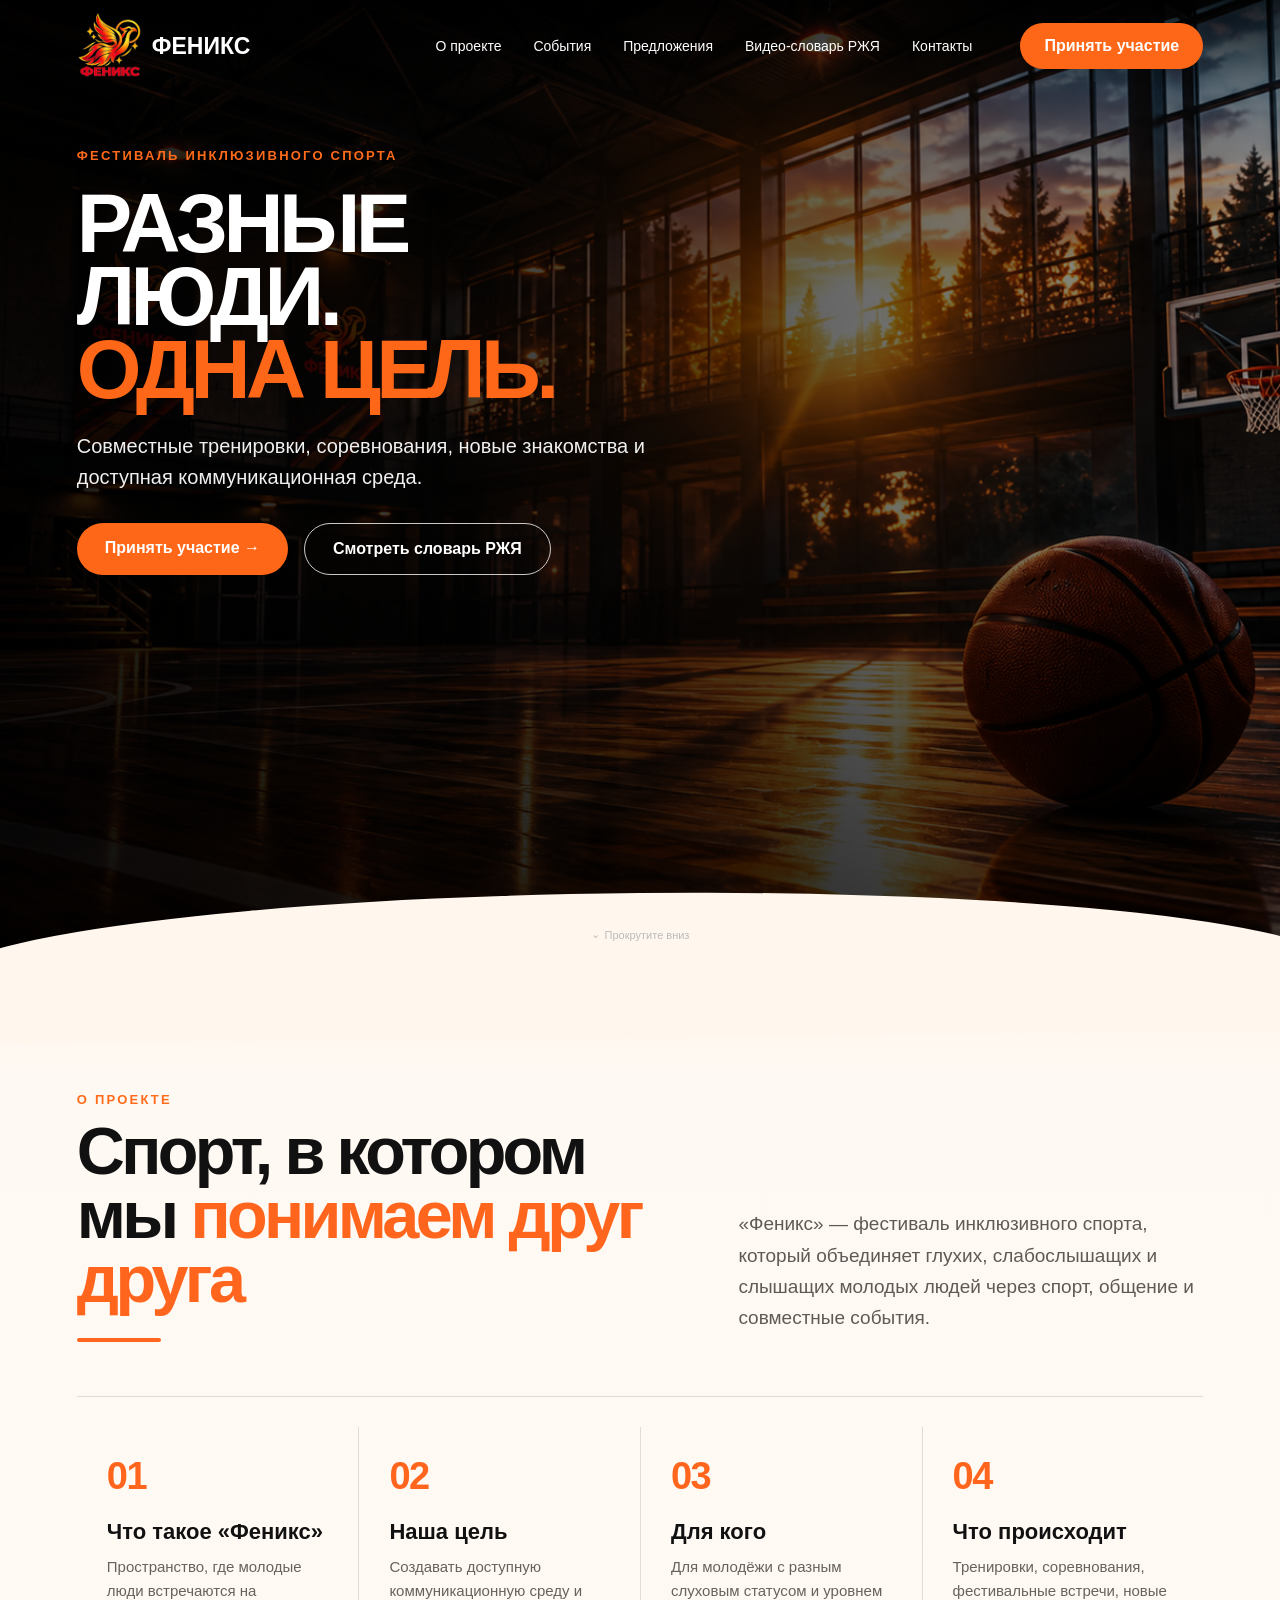
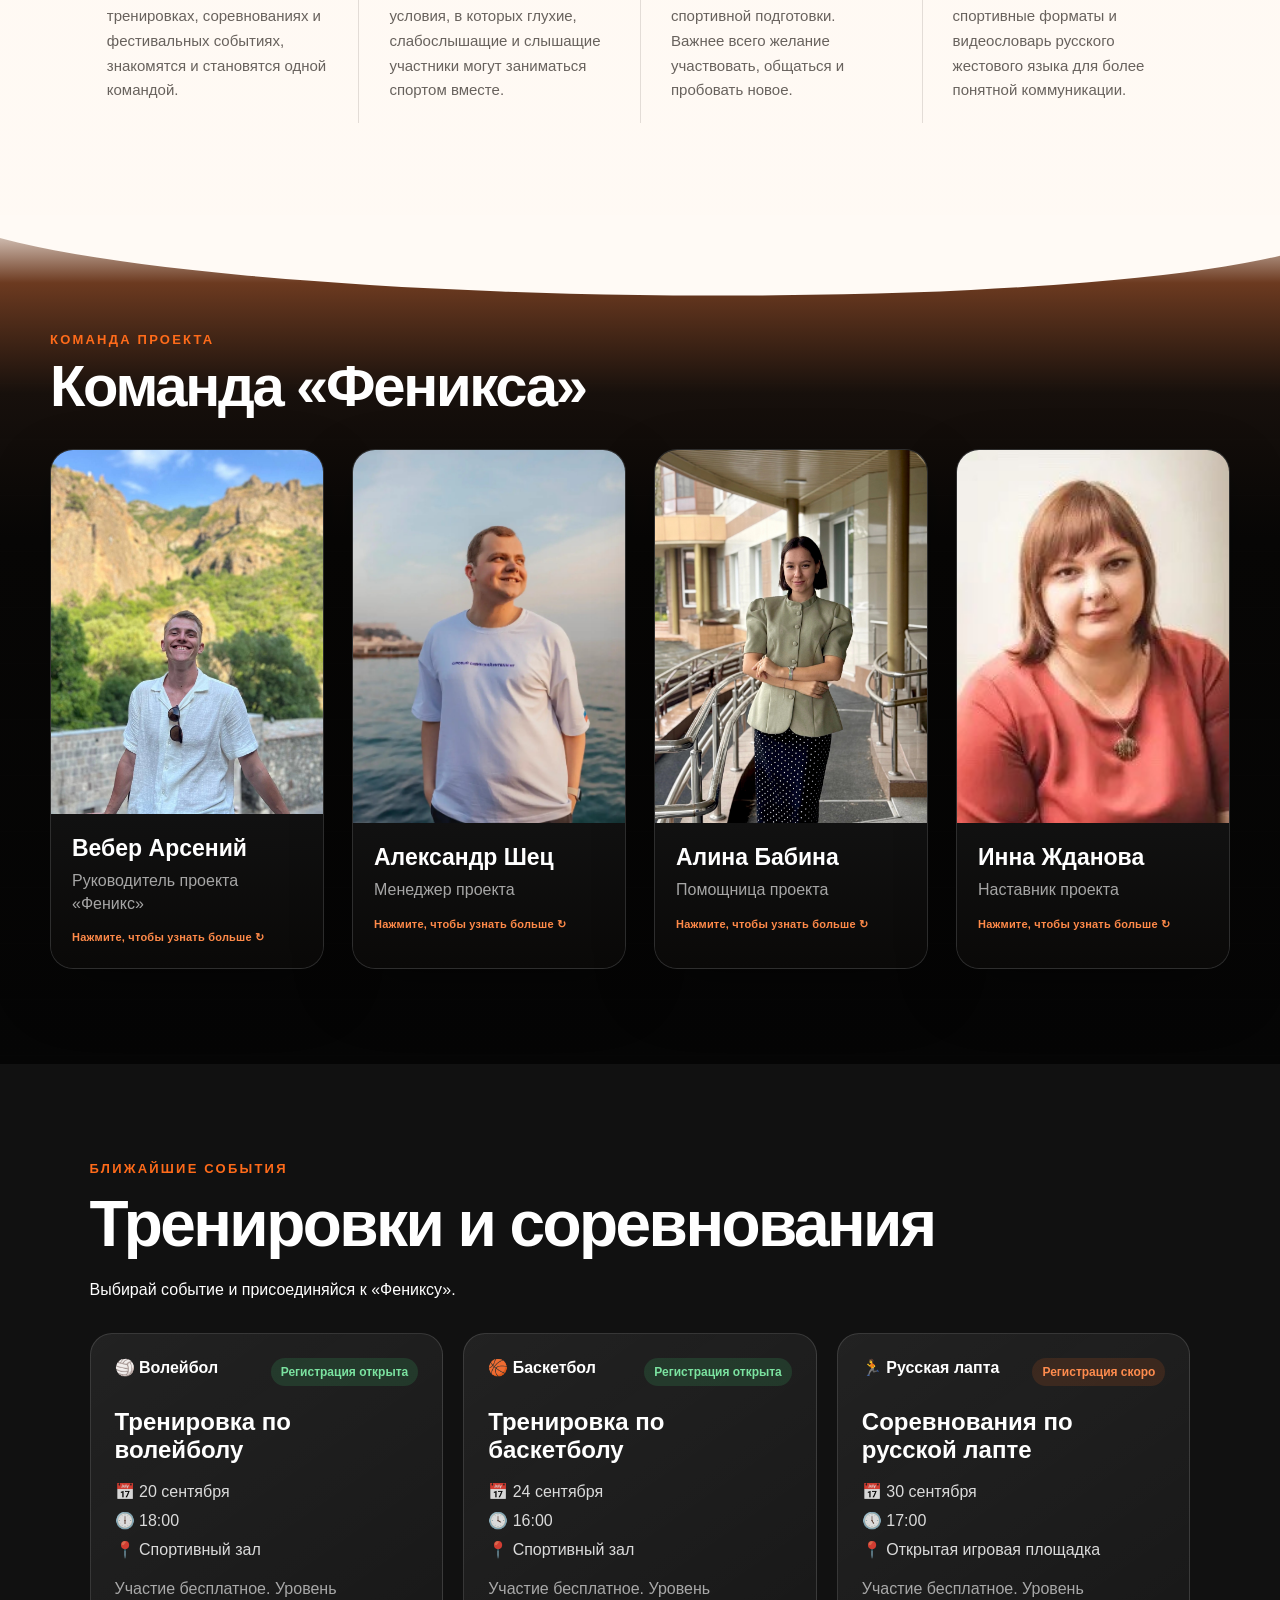
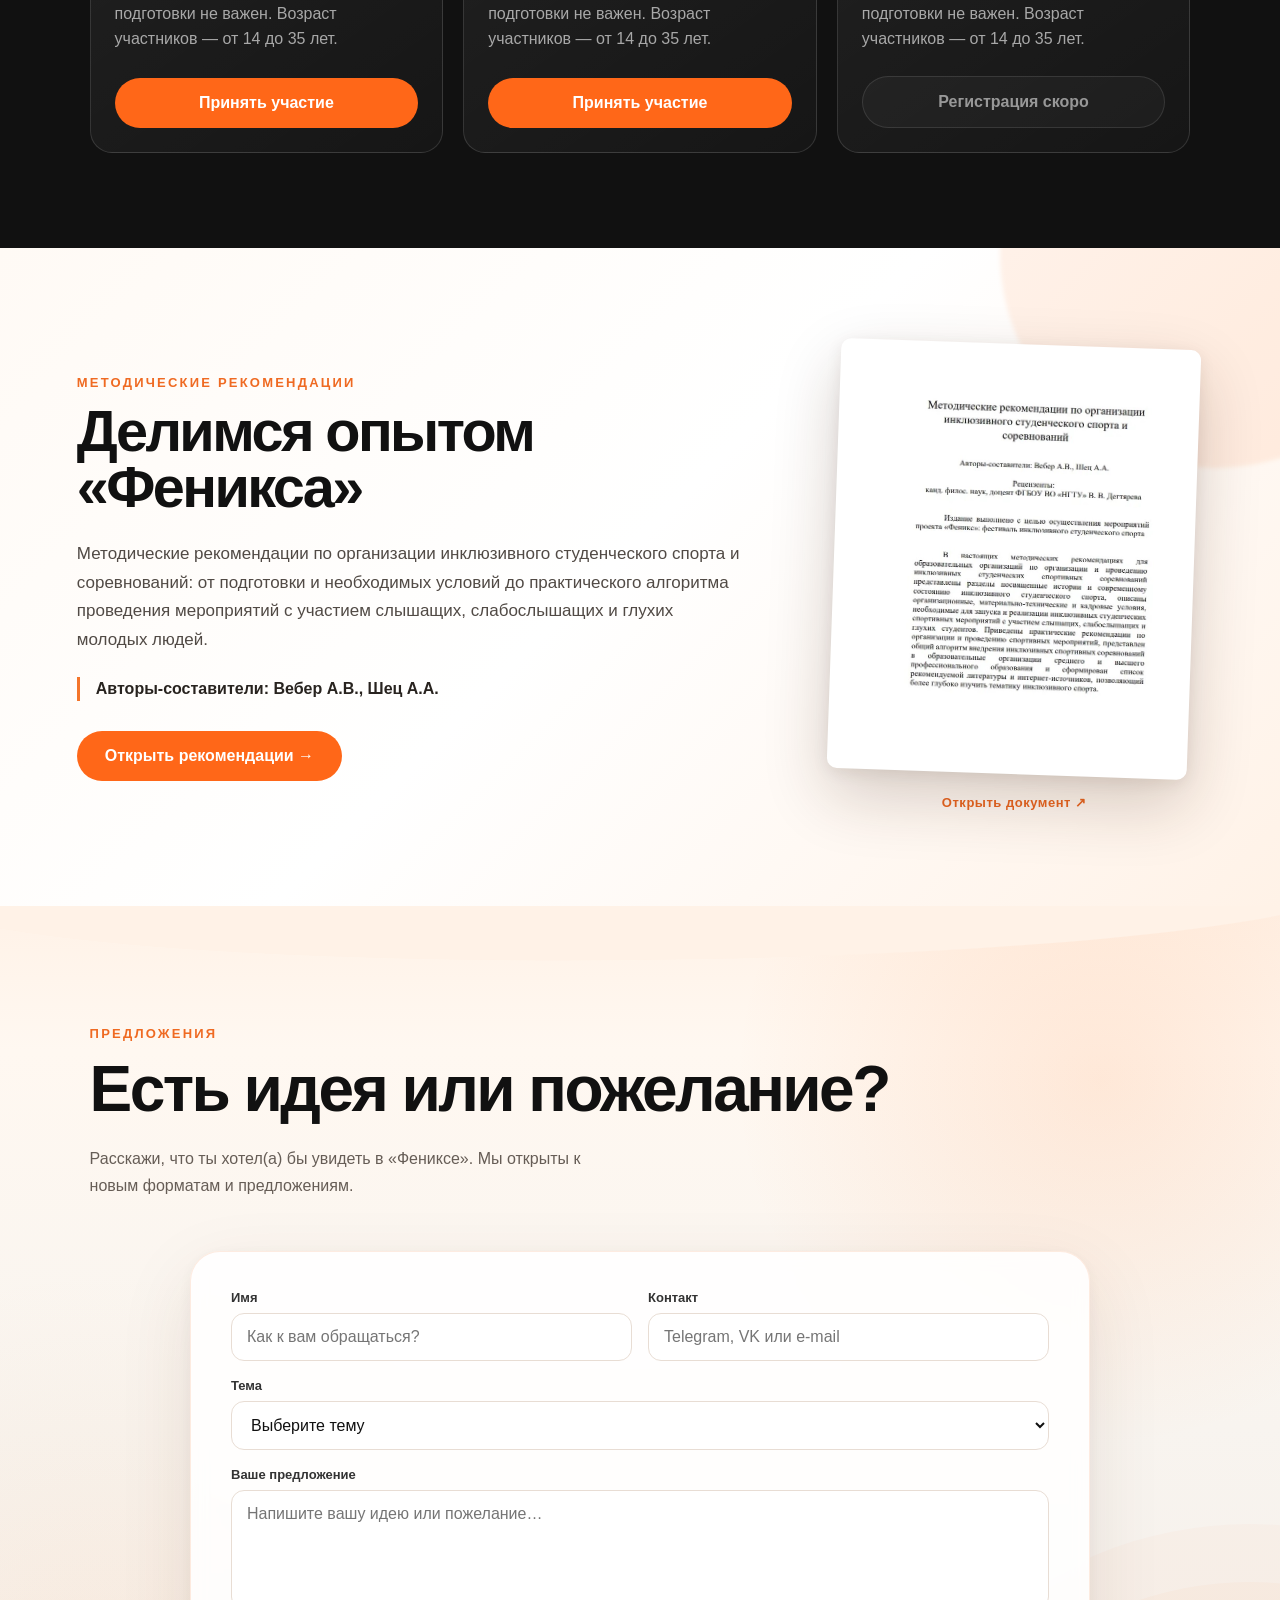
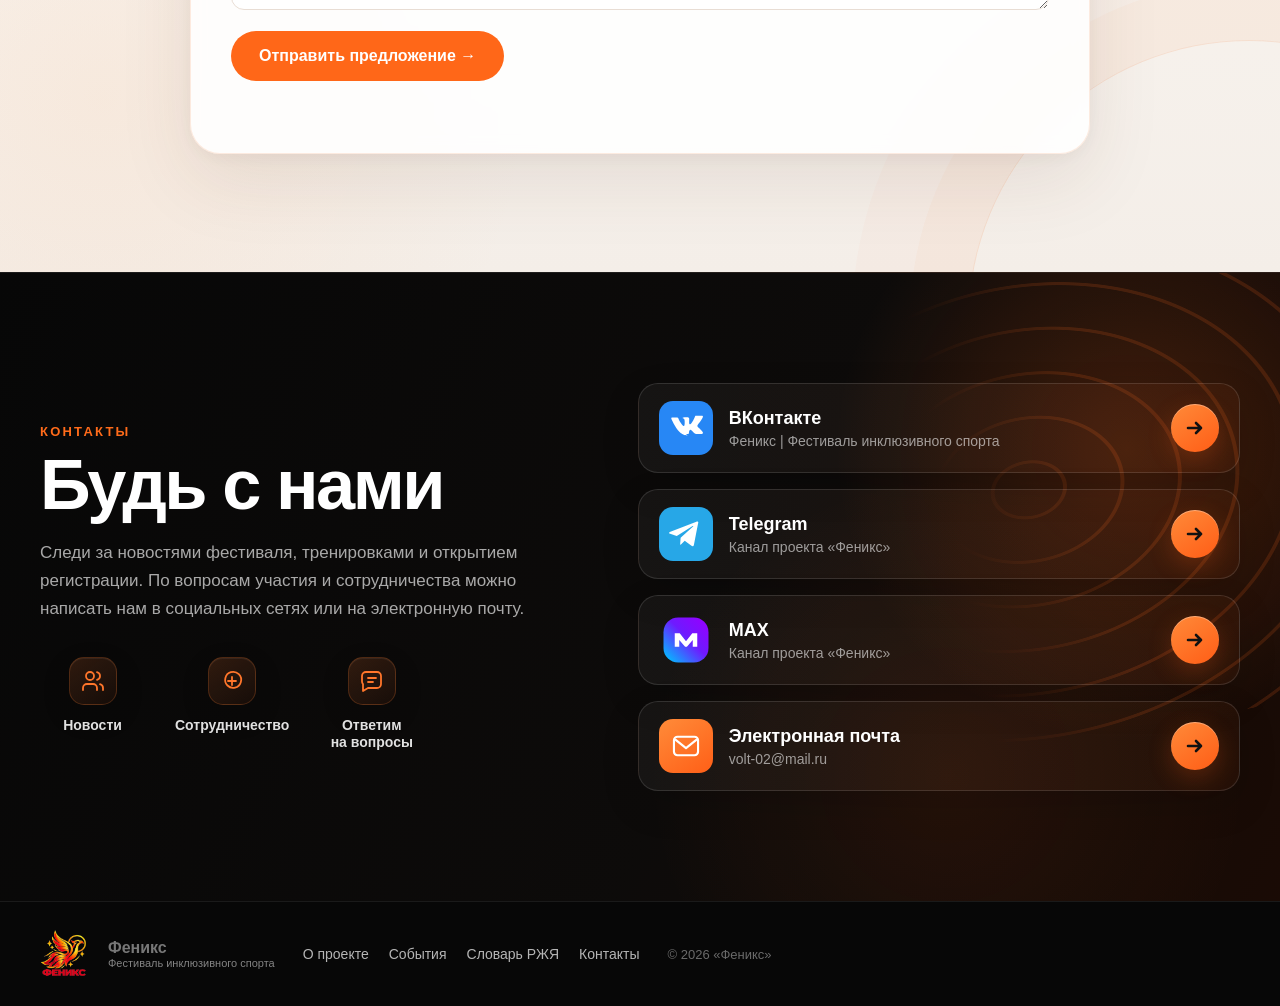
==== commit 01534fba: "Add files via upload" ====
--- a/index.html
+++ b/index.html
@@ -173,32 +173,32 @@
       <h2>Будь с нами</h2>
       <p>Следи за новостями фестиваля, тренировками и открытием регистрации. По вопросам участия и сотрудничества можно написать нам в социальных сетях или на электронную почту.</p>
       <div class="contact-benefits" aria-label="Возможности">
-        <span><i>♧</i>Новости</span>
-        <span><i>✦</i>Сотрудничество</span>
-        <span><i>◌</i>Ответим<br>на вопросы</span>
+        <span><i class="benefit-icon"><svg viewBox="0 0 24 24" aria-hidden="true"><path d="M16 21v-2a4 4 0 0 0-4-4H6a4 4 0 0 0-4 4v2M9 11a4 4 0 1 0 0-8 4 4 0 0 0 0 8M22 21v-2a4 4 0 0 0-3-3.87M16 3.13a4 4 0 0 1 0 7.75"/></svg></i>Новости</span>
+        <span><i class="benefit-icon"><svg viewBox="0 0 24 24" aria-hidden="true"><path d="M8 12h8M12 8v8"/><path d="M20.8 13.2a8 8 0 1 1-10-10 8 8 0 0 1 10 10Z"/></svg></i>Сотрудничество</span>
+        <span><i class="benefit-icon"><svg viewBox="0 0 24 24" aria-hidden="true"><path d="M21 15a4 4 0 0 1-4 4H8l-5 3v-7a4 4 0 0 1-1-2.6V7a4 4 0 0 1 4-4h11a4 4 0 0 1 4 4v8Z"/><path d="M8 9h8M8 13h5"/></svg></i>Ответим<br>на вопросы</span>
       </div>
     </div>
 
     <div class="contact-links">
       <a class="contact-card" href="https://vk.ru/phoenix_inclusion" target="_blank" rel="noopener">
-        <span class="contact-icon">VK</span>
+        <span class="contact-icon contact-icon-vk" aria-hidden="true"><svg viewBox="0 0 48 48"><path fill="currentColor" d="M24.9 34.5h2.9s.9-.1 1.4-.6c.5-.5.5-1.4.5-1.4s-.1-4.2 1.9-4.8c2-.6 4.6 4.1 7.3 5.9 2 1.3 3.5 1 3.5 1l7-.1s3.7-.2 1.9-3.1c-.1-.2-1-2.1-5.3-6.1-4.5-4.2-3.9-3.5 1.5-10.7 3.3-4.4 4.6-7.1 4.2-8.3-.4-1.1-2.8-.8-2.8-.8l-7.9.1s-.6-.1-1 .2c-.4.3-.7.9-.7.9s-1.3 3.4-3 6.3c-3.6 6.1-5 6.4-5.6 6-.9-.6-.7-2.5-.7-3.9 0-4.4.7-6.2-1.3-6.7-.7-.2-1.2-.3-2.9-.3-2.2 0-4 .1-5.1.5-.7.3-1.3.9-.9.9.5.1 1.7.3 2.3 1.2.8 1.1.8 3.5.8 3.5s.5 6.7-1.1 7.5c-1.1.6-2.7-.6-6-6.1-1.7-2.8-3-5.9-3-5.9s-.2-.6-.7-.9c-.5-.4-1.2-.5-1.2-.5l-7.5.1s-1.1 0-1.5.5c-.4.4 0 1.3 0 1.3s5.9 13.8 12.6 20.7c6.1 6.2 13 5.8 13 5.8Z" transform="scale(.8) translate(5 5)"/></svg></span>
         <span><strong>ВКонтакте</strong><small>Феникс | Фестиваль инклюзивного спорта</small></span>
-        <b>→</b>
+        <b class="contact-arrow" aria-hidden="true"><svg viewBox="0 0 24 24"><path d="M5 12h13M13 7l5 5-5 5"/></svg></b>
       </a>
       <a class="contact-card" href="https://t.me/phoenix_inclusion" target="_blank" rel="noopener">
-        <span class="contact-icon">TG</span>
+        <span class="contact-icon contact-icon-tg" aria-hidden="true"><svg viewBox="0 0 48 48"><path fill="currentColor" d="M41.4 7.3 35.2 39c-.5 2.2-1.7 2.8-3.5 1.7l-9.5-7-4.6 4.4c-.5.5-.9.9-1.9.9l.7-9.7L34 13.4c.8-.7-.2-1.1-1.2-.4L11 26.7l-9.4-2.9c-2-.6-2.1-2 .4-3l36.7-14.1c1.7-.6 3.2.4 2.7 2.6Z"/></svg></span>
         <span><strong>Telegram</strong><small>Канал проекта «Феникс»</small></span>
-        <b>→</b>
+        <b class="contact-arrow" aria-hidden="true"><svg viewBox="0 0 24 24"><path d="M5 12h13M13 7l5 5-5 5"/></svg></b>
       </a>
       <a class="contact-card" href="https://max.ru/join/umucRaP59l8QXIcIGGQJrvXhRltrG-3al34Ns2xKd-E" target="_blank" rel="noopener">
-        <span class="contact-icon">MAX</span>
+        <span class="contact-icon contact-icon-max" aria-hidden="true"><svg viewBox="0 0 48 48"><defs><linearGradient id="maxg" x1="6" y1="42" x2="42" y2="6" gradientUnits="userSpaceOnUse"><stop stop-color="#00BFFF"/><stop offset=".55" stop-color="#6E1AFF"/><stop offset="1" stop-color="#9500FF"/></linearGradient></defs><rect x="4" y="4" width="40" height="40" rx="13" fill="url(#maxg)"/><path d="M14 30V18h4.4l5.6 7.2 5.6-7.2H34v12h-4v-6.1l-5.2 6.1h-1.6L18 23.9V30h-4Z" fill="white"/></svg></span>
         <span><strong>MAX</strong><small>Канал проекта «Феникс»</small></span>
-        <b>→</b>
+        <b class="contact-arrow" aria-hidden="true"><svg viewBox="0 0 24 24"><path d="M5 12h13M13 7l5 5-5 5"/></svg></b>
       </a>
       <a class="contact-card" href="mailto:volt-02@mail.ru">
-        <span class="contact-icon">@</span>
+        <span class="contact-icon contact-icon-mail" aria-hidden="true"><svg viewBox="0 0 48 48"><rect x="7" y="11" width="34" height="26" rx="5" fill="none" stroke="currentColor" stroke-width="3"/><path d="m9 15 15 12 15-12" fill="none" stroke="currentColor" stroke-width="3" stroke-linecap="round" stroke-linejoin="round"/></svg></span>
         <span><strong>Электронная почта</strong><small>volt-02@mail.ru</small></span>
-        <b>→</b>
+        <b class="contact-arrow" aria-hidden="true"><svg viewBox="0 0 24 24"><path d="M5 12h13M13 7l5 5-5 5"/></svg></b>
       </a>
     </div>
   </div>
--- a/styles.css
+++ b/styles.css
@@ -839,3 +839,20 @@
 .contact-card b{width:42px;height:42px;display:grid;place-items:center;border-radius:50%;background:#ff7024;color:#111;font-size:22px}
 @media(max-width:850px){.contacts-shell{gap:42px}.contact-benefits{justify-content:flex-start}}
 @media(max-width:520px){.contact-benefits{gap:18px;justify-content:space-between}.contact-benefits span{min-width:0;flex:1;font-size:12px}.contacts-copy h2{font-size:46px}}
+
+/* ===== V29: polished contact icons and arrows ===== */
+.contact-benefits{gap:30px!important;align-items:flex-start}
+.contact-benefits span{display:flex!important;flex-direction:column;align-items:center;justify-content:flex-start;min-width:105px!important;color:rgba(255,255,255,.88);font-weight:650;line-height:1.25!important}
+.contact-benefits .benefit-icon{width:48px;height:48px;margin:0 auto 12px!important;border-radius:15px;display:grid!important;place-items:center;background:linear-gradient(145deg,rgba(255,125,52,.16),rgba(255,92,20,.05));border:1px solid rgba(255,126,52,.22);box-shadow:inset 0 1px 0 rgba(255,255,255,.06),0 10px 28px rgba(0,0,0,.16);transition:transform .2s ease,border-color .2s ease,background .2s ease}
+.contact-benefits .benefit-icon svg{width:24px;height:24px;fill:none;stroke:#ff762b;stroke-width:1.8;stroke-linecap:round;stroke-linejoin:round}
+.contact-benefits span:hover .benefit-icon{transform:translateY(-3px);border-color:rgba(255,126,52,.48);background:rgba(255,112,36,.12)}
+.contact-icon{overflow:hidden;padding:0!important;background:transparent!important;box-shadow:none!important}
+.contact-icon svg{display:block;width:100%;height:100%}
+.contact-icon-vk{background:#2787f5!important;color:#fff!important;padding:8px!important}
+.contact-icon-tg{background:#27a7e7!important;color:#fff!important;padding:10px!important}
+.contact-icon-max{background:transparent!important}
+.contact-icon-mail{background:linear-gradient(145deg,#ff8b39,#ff5f17)!important;color:#fff!important;padding:10px!important}
+.contact-card .contact-arrow{width:48px!important;height:48px!important;border-radius:50%!important;background:linear-gradient(145deg,#ff8a39,#ff5d16)!important;color:#111!important;box-shadow:0 8px 24px rgba(255,98,22,.24),inset 0 1px 0 rgba(255,255,255,.32)!important;transition:transform .2s ease,box-shadow .2s ease!important}
+.contact-card .contact-arrow svg{width:24px;height:24px;fill:none;stroke:currentColor;stroke-width:2.6;stroke-linecap:round;stroke-linejoin:round}
+.contact-card:hover .contact-arrow{transform:translateX(4px) scale(1.04);box-shadow:0 10px 28px rgba(255,98,22,.36),inset 0 1px 0 rgba(255,255,255,.35)!important}
+@media(max-width:520px){.contact-benefits{gap:10px!important}.contact-benefits span{min-width:0!important}.contact-benefits .benefit-icon{width:43px;height:43px}.contact-card .contact-arrow{width:42px!important;height:42px!important}}
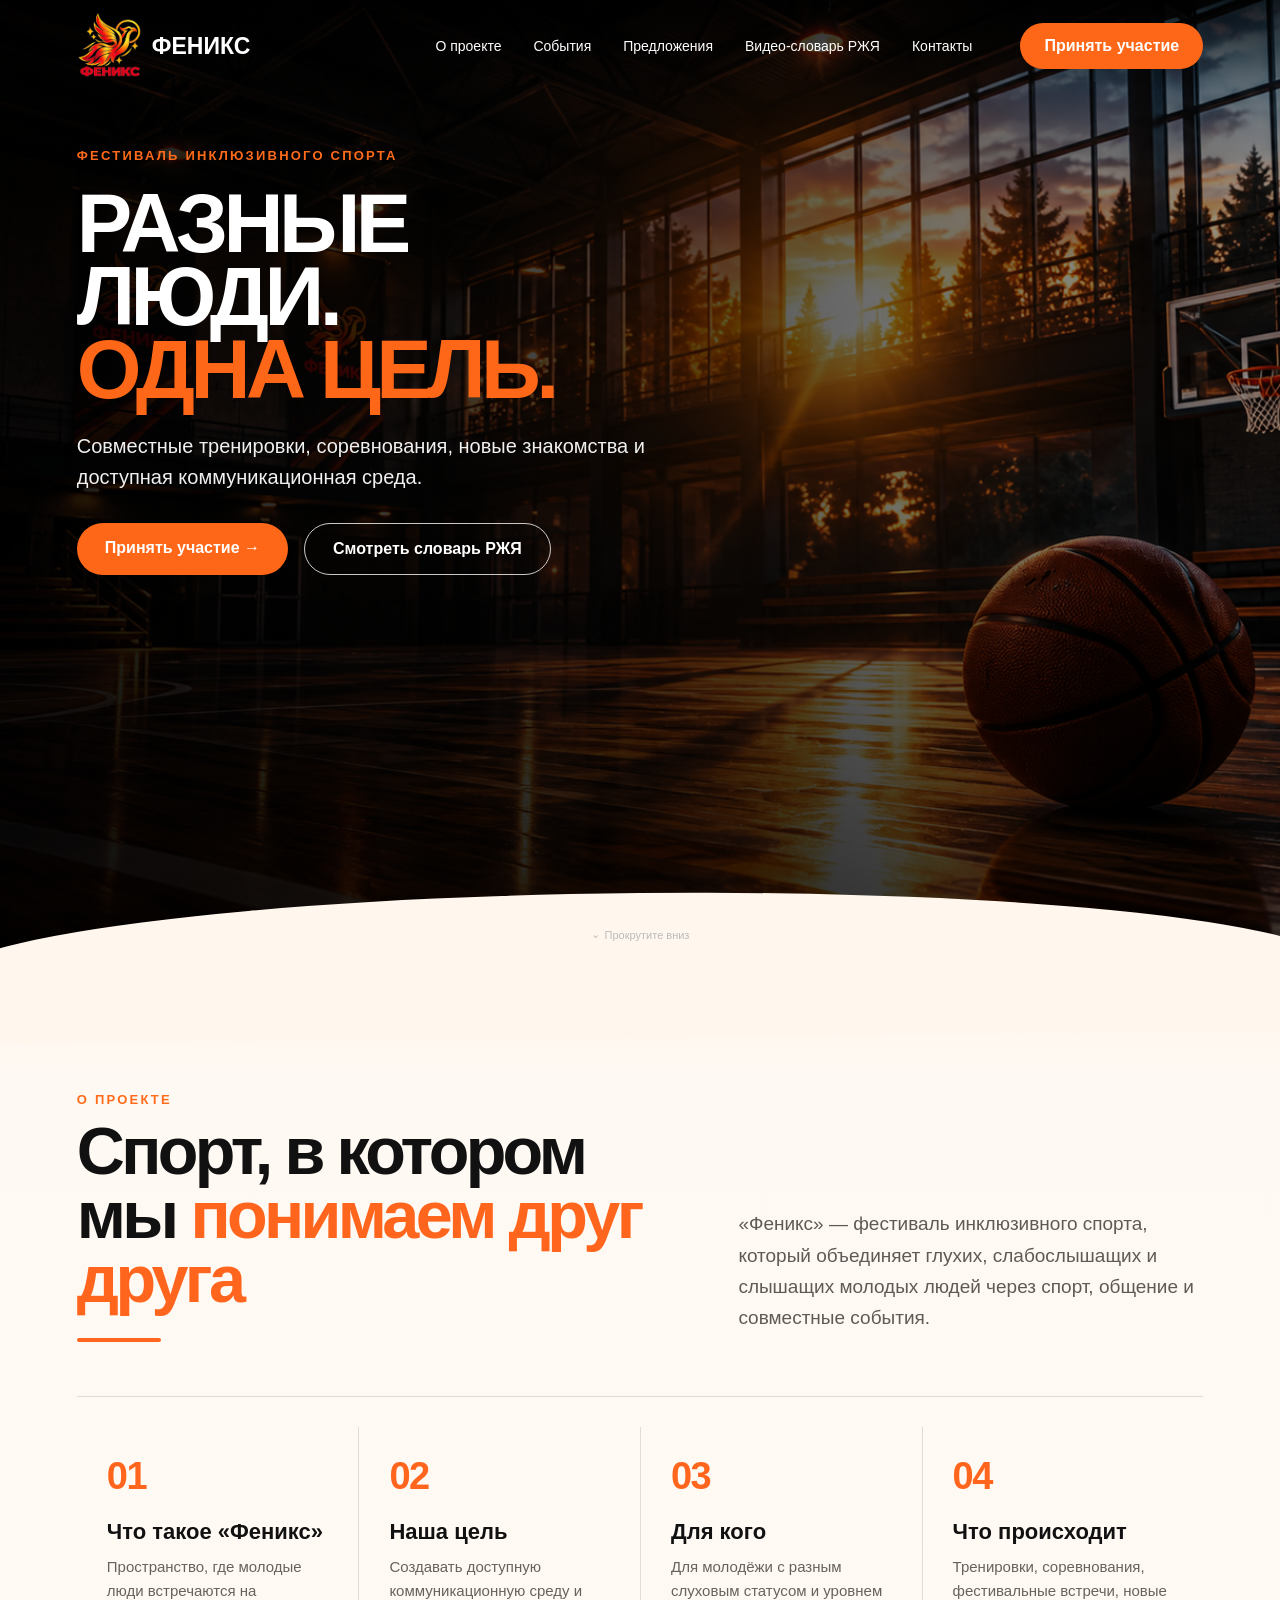
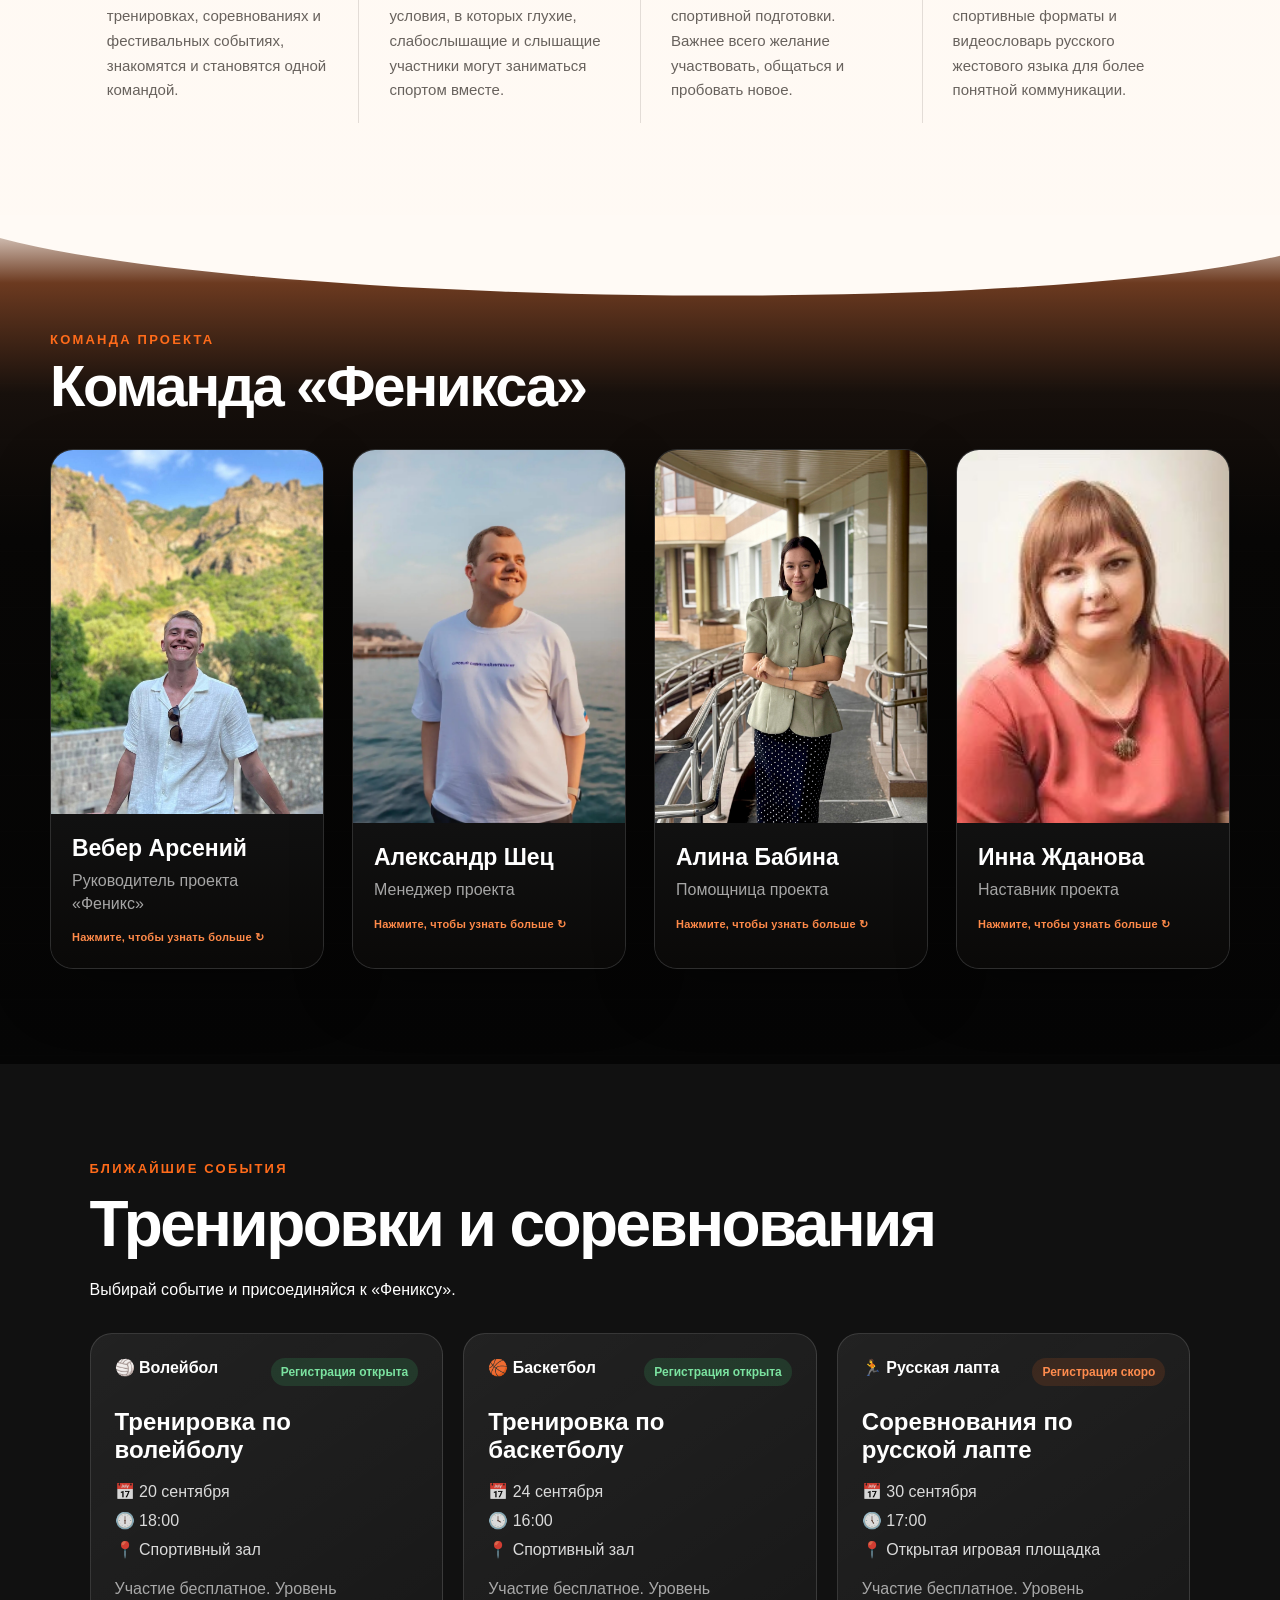
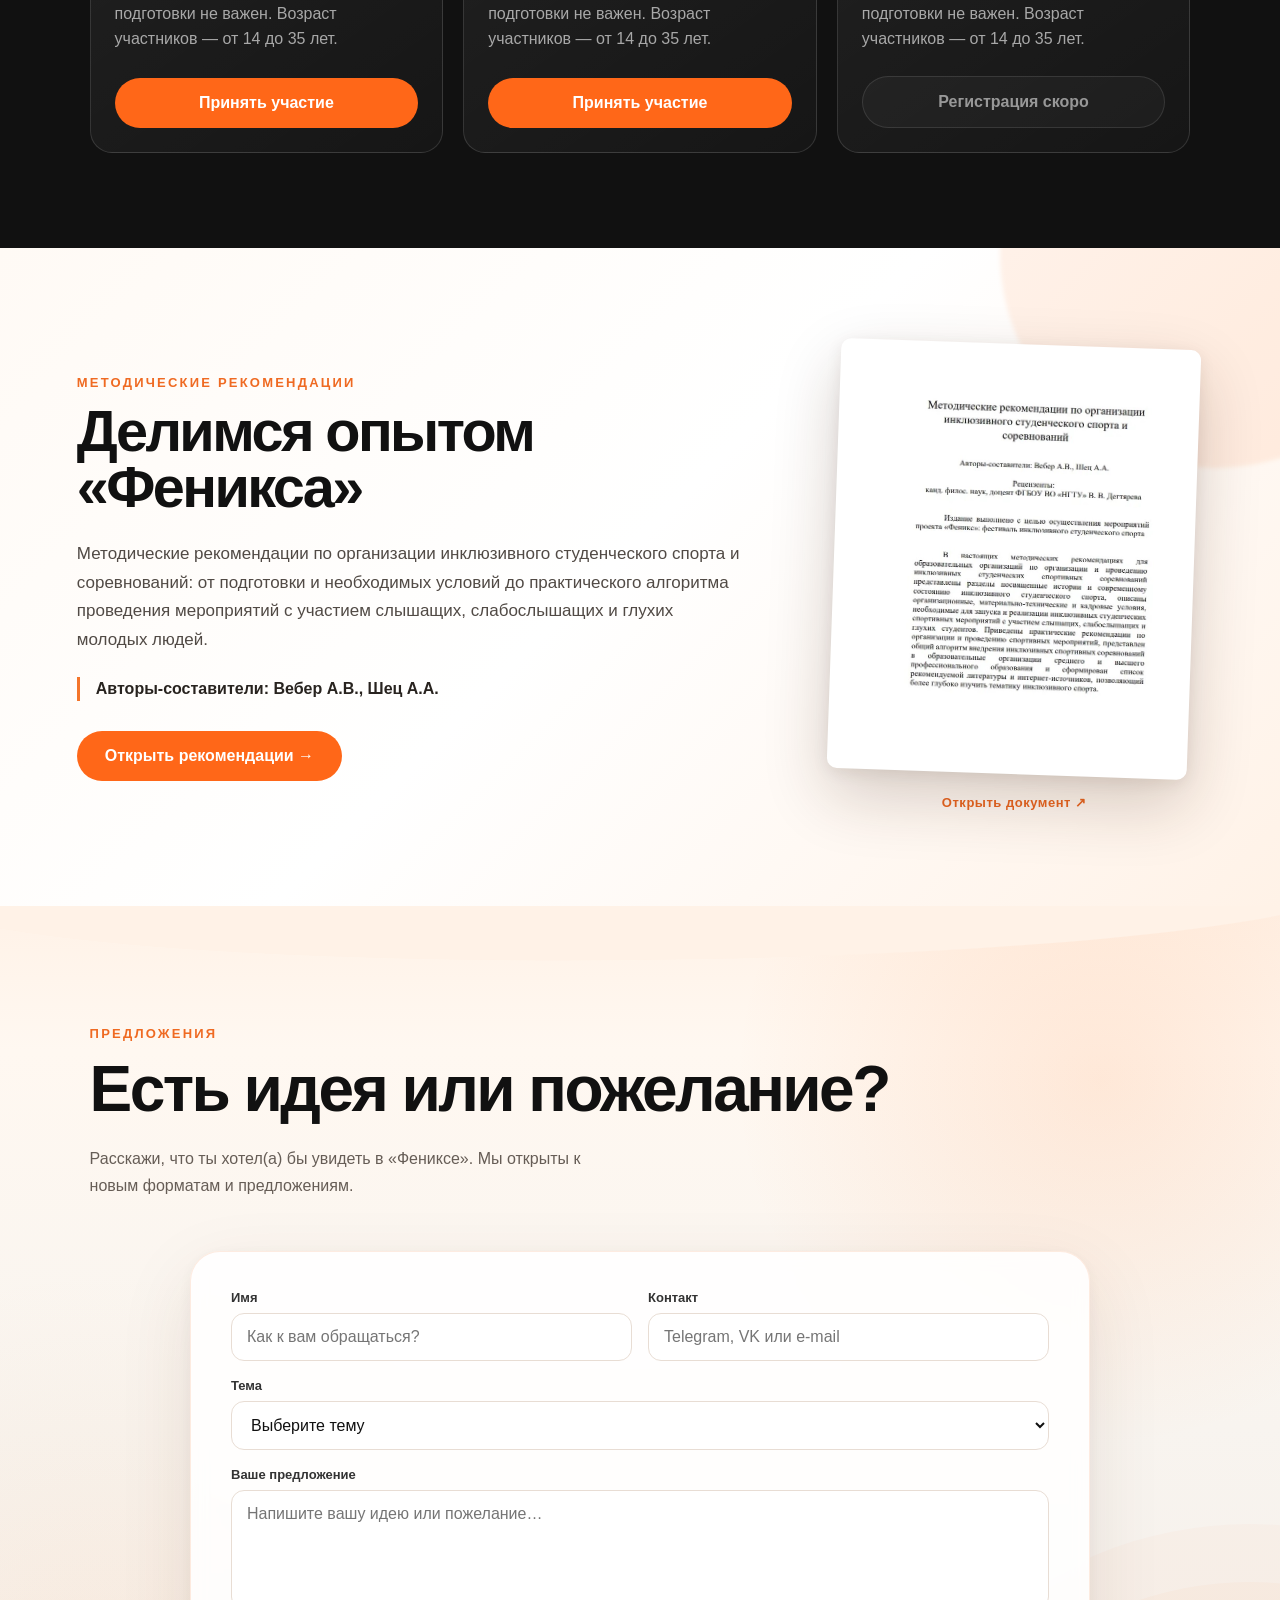
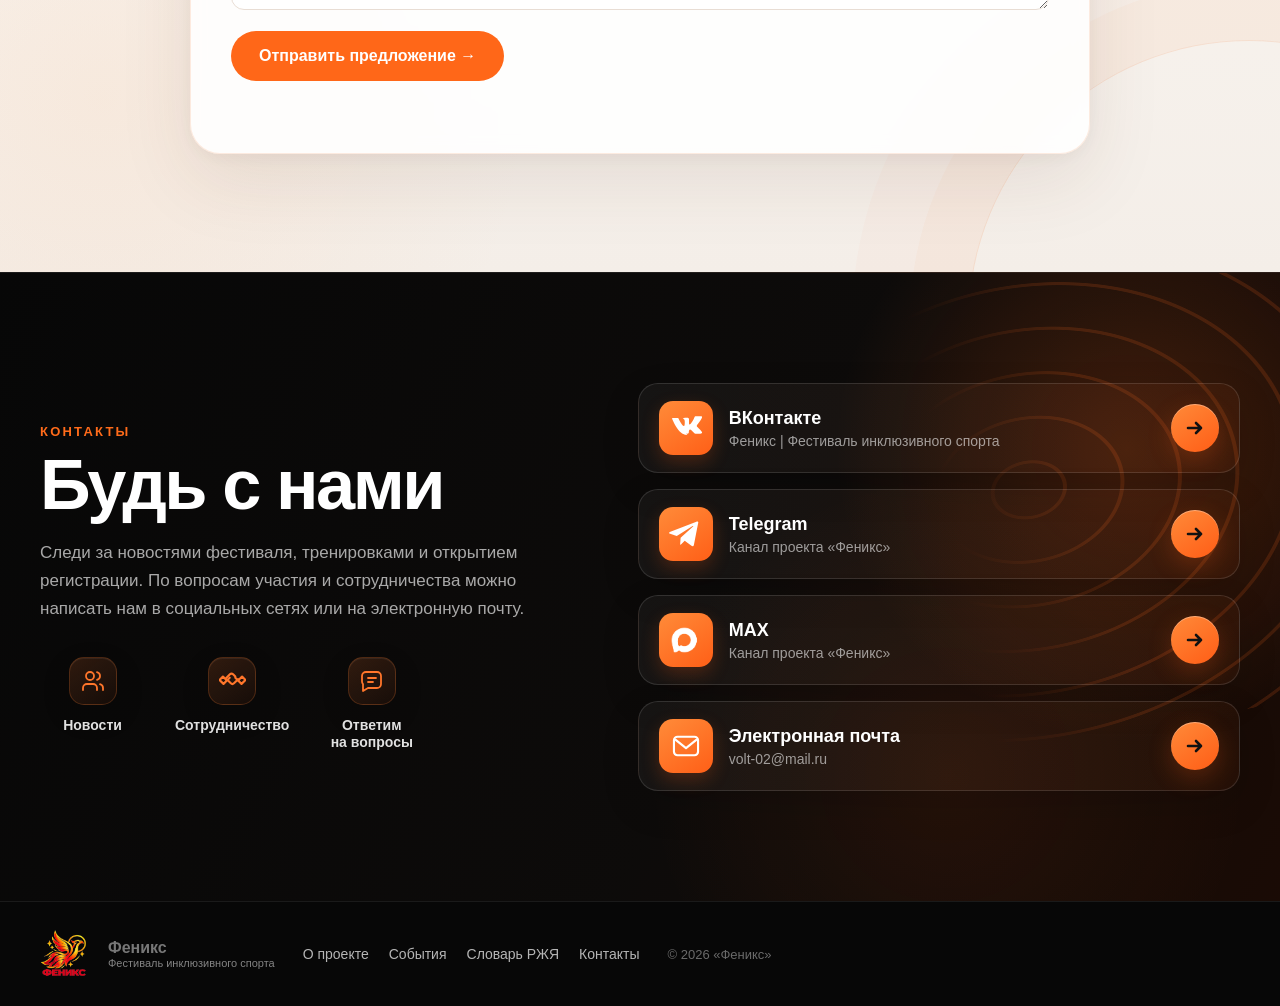
==== commit 84c37871: "Add files via upload" ====
--- a/index.html
+++ b/index.html
@@ -174,7 +174,7 @@
       <p>Следи за новостями фестиваля, тренировками и открытием регистрации. По вопросам участия и сотрудничества можно написать нам в социальных сетях или на электронную почту.</p>
       <div class="contact-benefits" aria-label="Возможности">
         <span><i class="benefit-icon"><svg viewBox="0 0 24 24" aria-hidden="true"><path d="M16 21v-2a4 4 0 0 0-4-4H6a4 4 0 0 0-4 4v2M9 11a4 4 0 1 0 0-8 4 4 0 0 0 0 8M22 21v-2a4 4 0 0 0-3-3.87M16 3.13a4 4 0 0 1 0 7.75"/></svg></i>Новости</span>
-        <span><i class="benefit-icon"><svg viewBox="0 0 24 24" aria-hidden="true"><path d="M8 12h8M12 8v8"/><path d="M20.8 13.2a8 8 0 1 1-10-10 8 8 0 0 1 10 10Z"/></svg></i>Сотрудничество</span>
+        <span><i class="benefit-icon"><svg viewBox="0 0 24 24" aria-hidden="true"><path d="m8.5 12.5 2 2a2 2 0 0 0 2.8 0l3.7-3.7"/><path d="m14.5 8.5-2-2a2 2 0 0 0-2.8 0L6 10.2"/><path d="M3.5 8.5 7 12l-3 3-3.5-3.5 3-3ZM20.5 8.5 17 12l3 3 3.5-3.5-3-3Z"/><path d="m7 12 2.5-2.5M17 12l-2.5-2.5"/></svg></i>Сотрудничество</span>
         <span><i class="benefit-icon"><svg viewBox="0 0 24 24" aria-hidden="true"><path d="M21 15a4 4 0 0 1-4 4H8l-5 3v-7a4 4 0 0 1-1-2.6V7a4 4 0 0 1 4-4h11a4 4 0 0 1 4 4v8Z"/><path d="M8 9h8M8 13h5"/></svg></i>Ответим<br>на вопросы</span>
       </div>
     </div>
@@ -191,7 +191,7 @@
         <b class="contact-arrow" aria-hidden="true"><svg viewBox="0 0 24 24"><path d="M5 12h13M13 7l5 5-5 5"/></svg></b>
       </a>
       <a class="contact-card" href="https://max.ru/join/umucRaP59l8QXIcIGGQJrvXhRltrG-3al34Ns2xKd-E" target="_blank" rel="noopener">
-        <span class="contact-icon contact-icon-max" aria-hidden="true"><svg viewBox="0 0 48 48"><defs><linearGradient id="maxg" x1="6" y1="42" x2="42" y2="6" gradientUnits="userSpaceOnUse"><stop stop-color="#00BFFF"/><stop offset=".55" stop-color="#6E1AFF"/><stop offset="1" stop-color="#9500FF"/></linearGradient></defs><rect x="4" y="4" width="40" height="40" rx="13" fill="url(#maxg)"/><path d="M14 30V18h4.4l5.6 7.2 5.6-7.2H34v12h-4v-6.1l-5.2 6.1h-1.6L18 23.9V30h-4Z" fill="white"/></svg></span>
+        <span class="contact-icon contact-icon-max" aria-hidden="true"><img src="max-logo-white.png" alt=""></span>
         <span><strong>MAX</strong><small>Канал проекта «Феникс»</small></span>
         <b class="contact-arrow" aria-hidden="true"><svg viewBox="0 0 24 24"><path d="M5 12h13M13 7l5 5-5 5"/></svg></b>
       </a>
--- a/styles.css
+++ b/styles.css
@@ -856,3 +856,17 @@
 .contact-card .contact-arrow svg{width:24px;height:24px;fill:none;stroke:currentColor;stroke-width:2.6;stroke-linecap:round;stroke-linejoin:round}
 .contact-card:hover .contact-arrow{transform:translateX(4px) scale(1.04);box-shadow:0 10px 28px rgba(255,98,22,.36),inset 0 1px 0 rgba(255,255,255,.35)!important}
 @media(max-width:520px){.contact-benefits{gap:10px!important}.contact-benefits span{min-width:0!important}.contact-benefits .benefit-icon{width:43px;height:43px}.contact-card .contact-arrow{width:42px!important;height:42px!important}}
+
+/* ===== V30: unified orange social badges + refreshed collaboration icon ===== */
+.contact-icon-vk,.contact-icon-tg,.contact-icon-max,.contact-icon-mail{
+  background:linear-gradient(145deg,#ff8b39,#ff5f17)!important;
+  color:#fff!important;
+  padding:10px!important;
+  box-shadow:0 7px 18px rgba(255,96,23,.22)!important;
+}
+.contact-icon-vk{padding:9px!important}
+.contact-icon-tg{padding:10px!important}
+.contact-icon-max{padding:9px!important}
+.contact-icon-max img{display:block;width:100%;height:100%;object-fit:contain;filter:none}
+.contact-icon-mail{padding:10px!important}
+.contact-benefits span:nth-child(2) .benefit-icon svg{width:27px;height:27px;stroke-width:1.9}
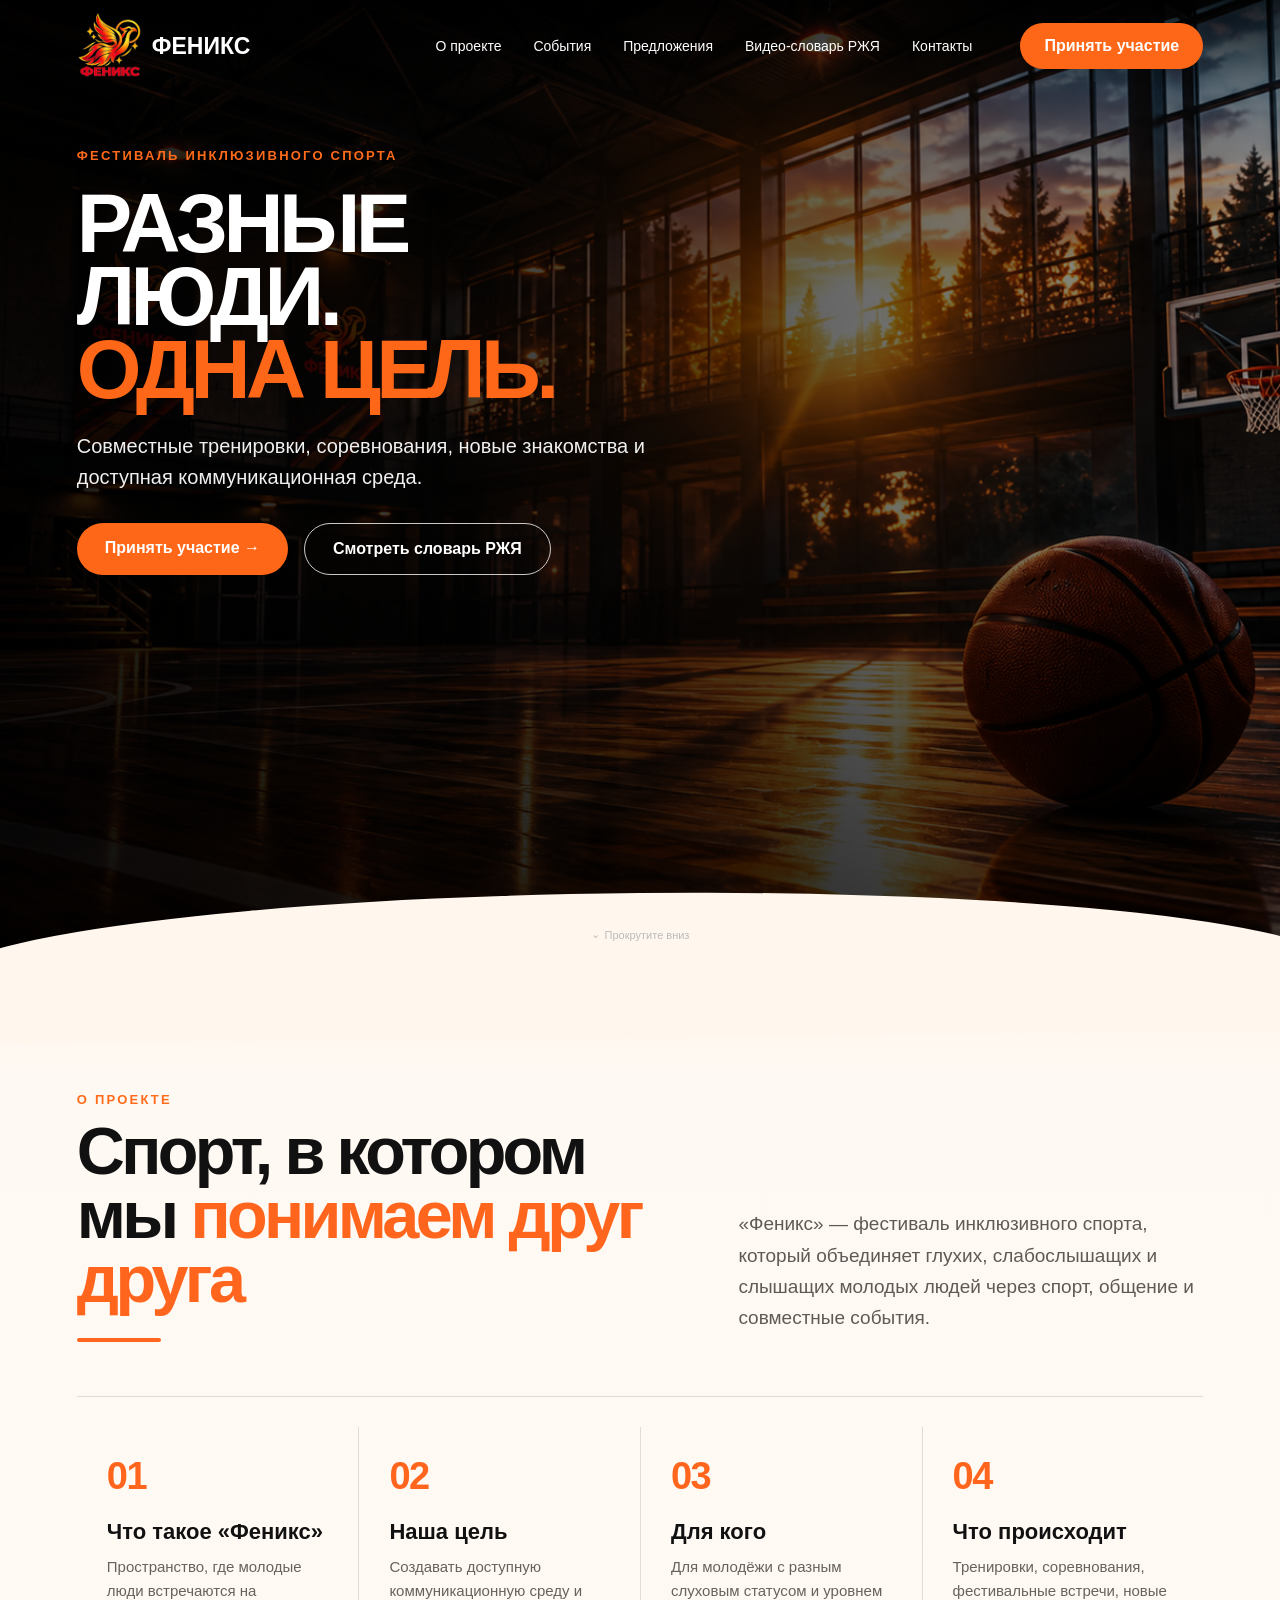
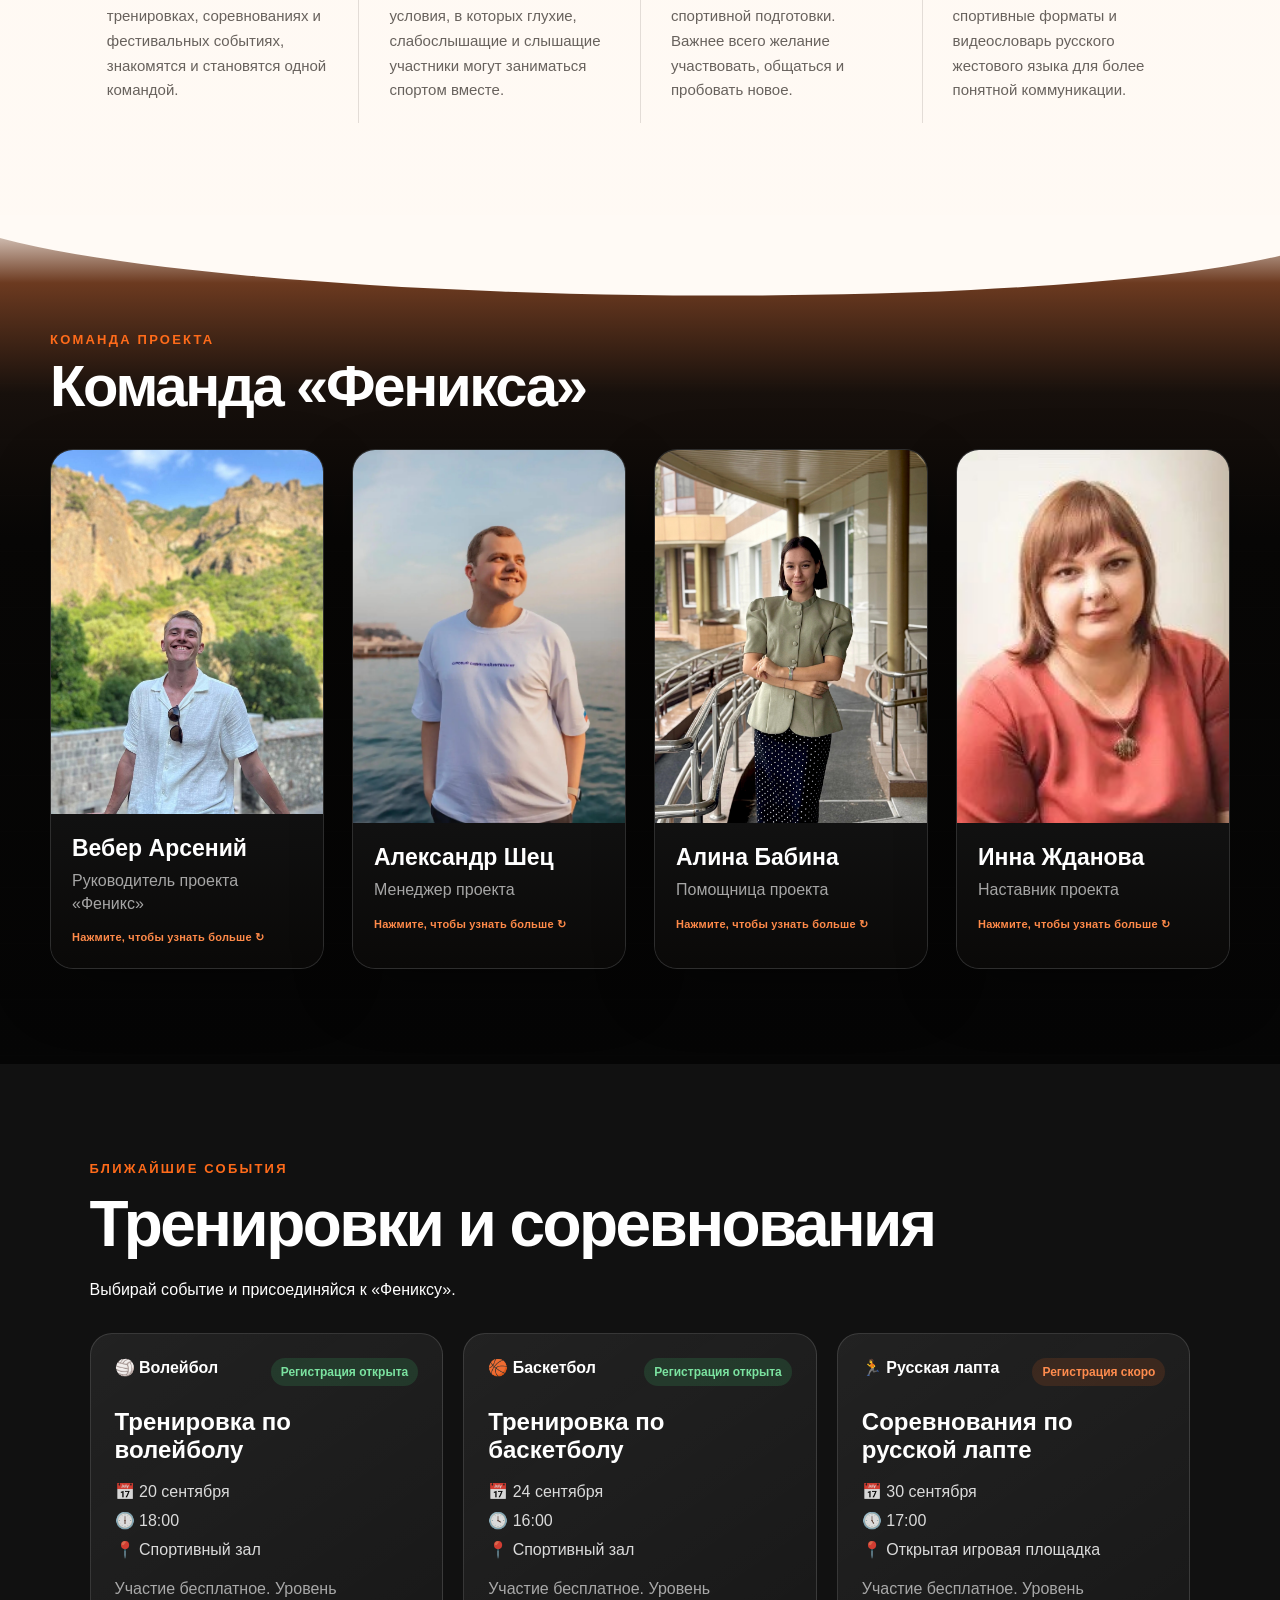
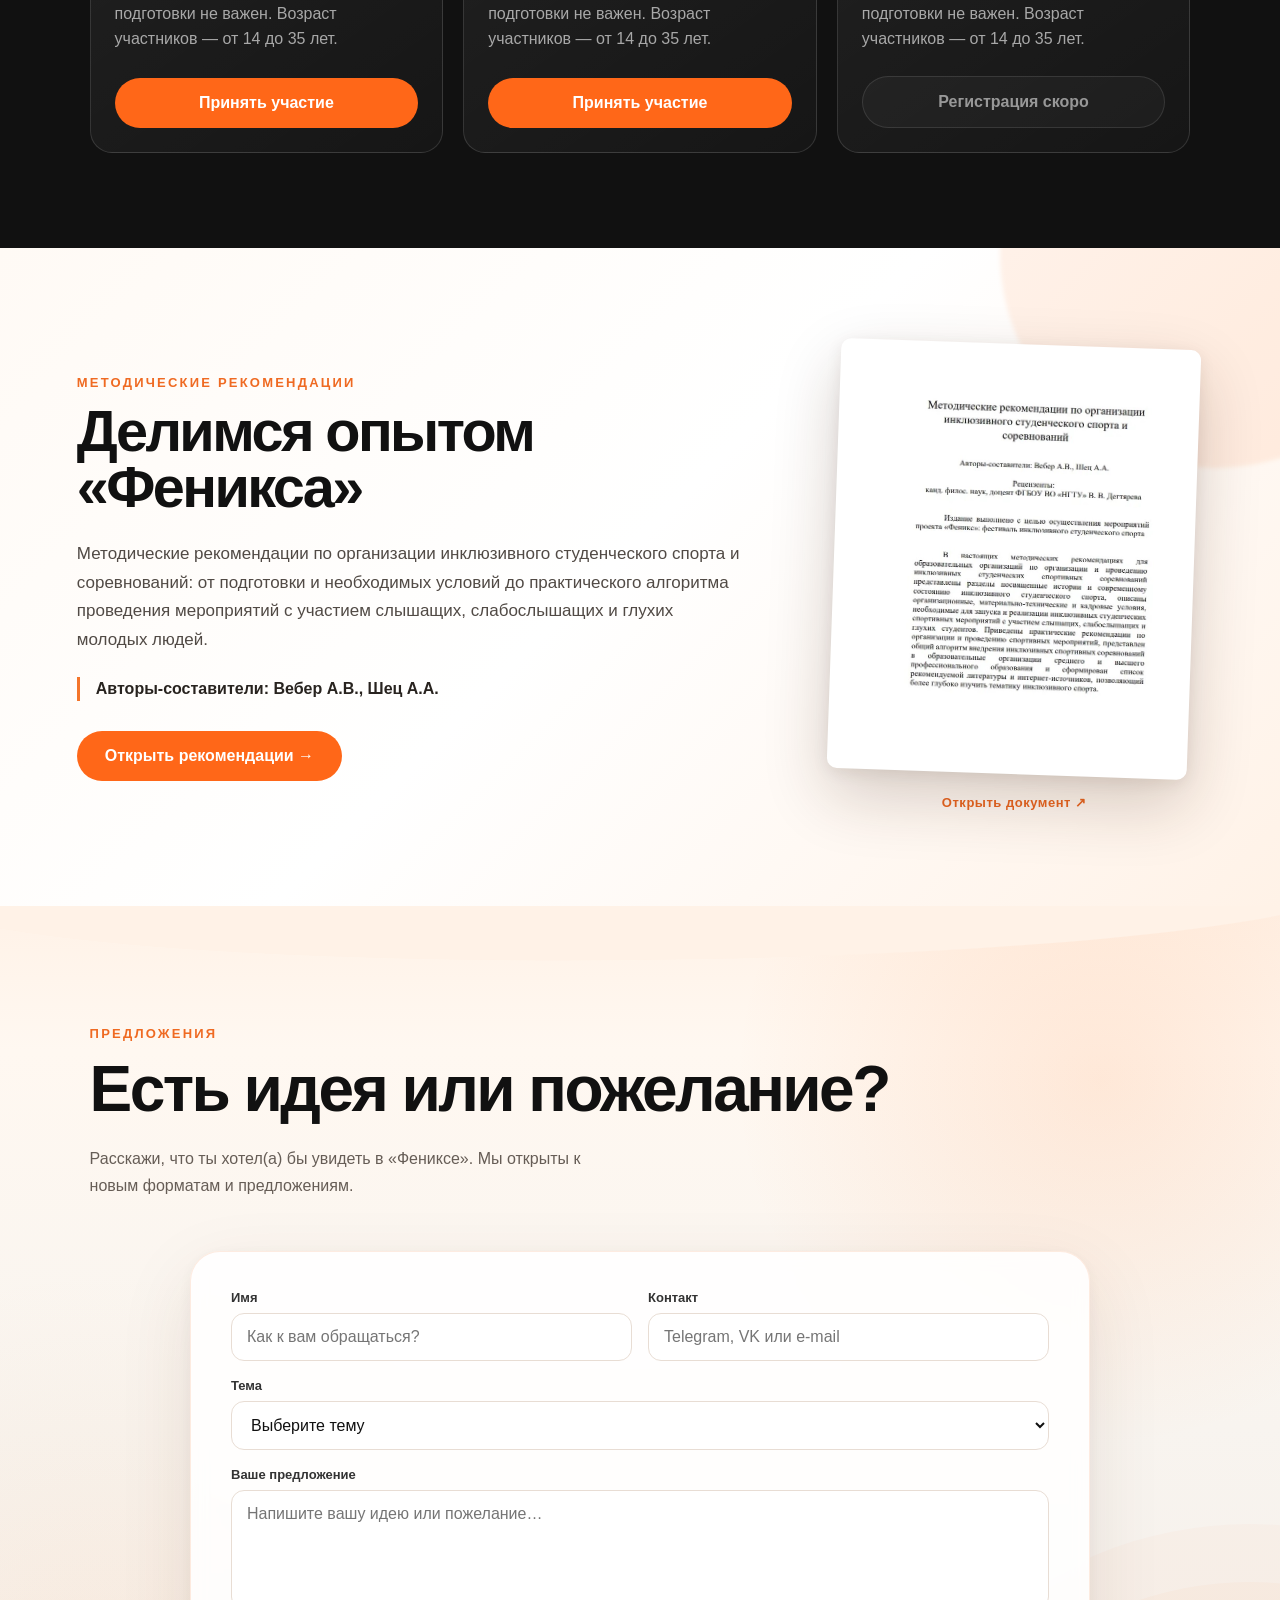
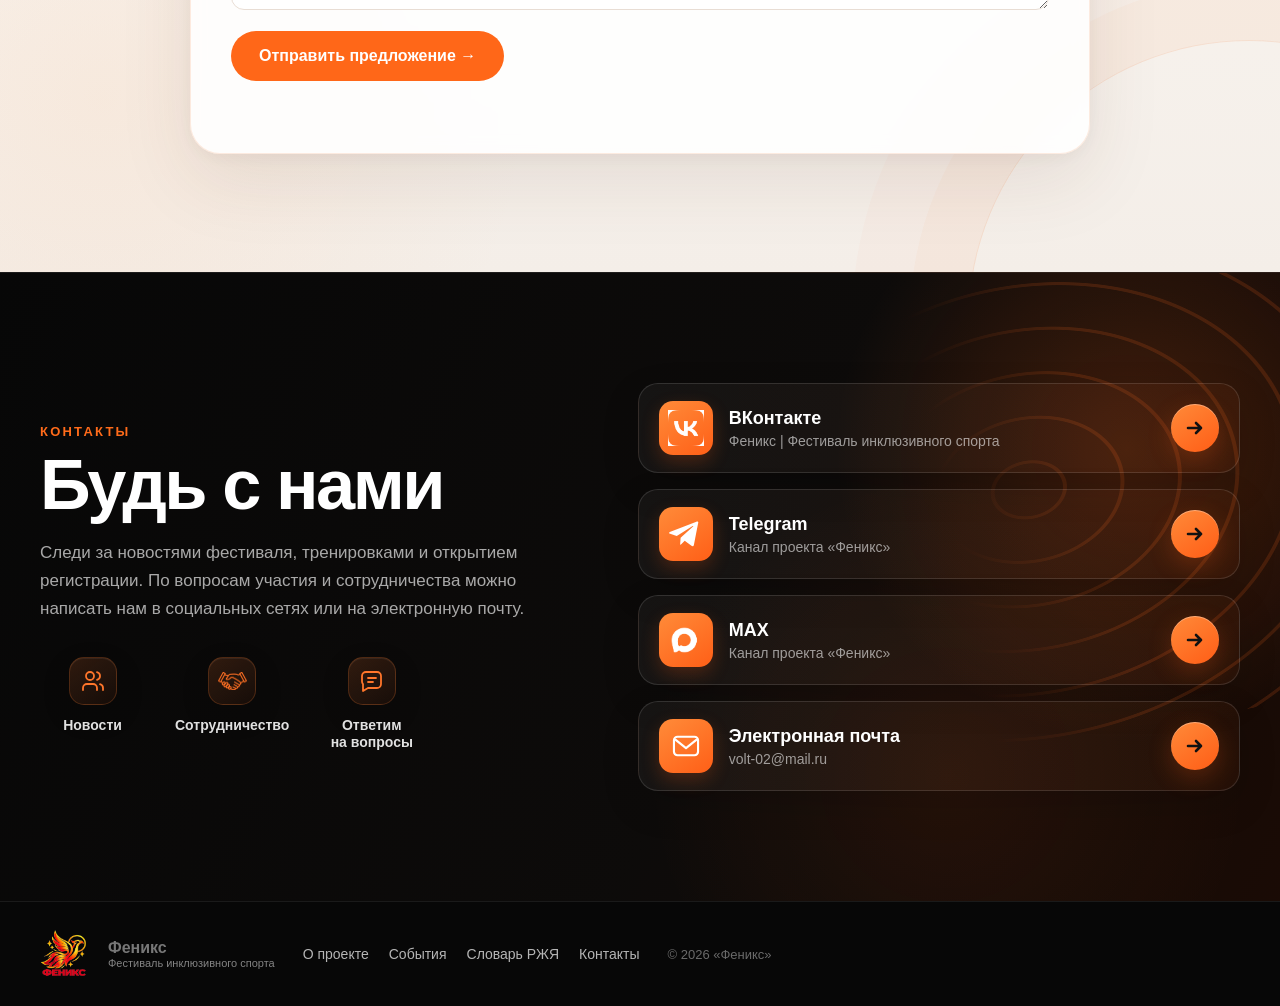
==== commit a7d5da3d: "Add files via upload" ====
--- a/index.html
+++ b/index.html
@@ -174,14 +174,14 @@
       <p>Следи за новостями фестиваля, тренировками и открытием регистрации. По вопросам участия и сотрудничества можно написать нам в социальных сетях или на электронную почту.</p>
       <div class="contact-benefits" aria-label="Возможности">
         <span><i class="benefit-icon"><svg viewBox="0 0 24 24" aria-hidden="true"><path d="M16 21v-2a4 4 0 0 0-4-4H6a4 4 0 0 0-4 4v2M9 11a4 4 0 1 0 0-8 4 4 0 0 0 0 8M22 21v-2a4 4 0 0 0-3-3.87M16 3.13a4 4 0 0 1 0 7.75"/></svg></i>Новости</span>
-        <span><i class="benefit-icon"><svg viewBox="0 0 24 24" aria-hidden="true"><path d="m8.5 12.5 2 2a2 2 0 0 0 2.8 0l3.7-3.7"/><path d="m14.5 8.5-2-2a2 2 0 0 0-2.8 0L6 10.2"/><path d="M3.5 8.5 7 12l-3 3-3.5-3.5 3-3ZM20.5 8.5 17 12l3 3 3.5-3.5-3-3Z"/><path d="m7 12 2.5-2.5M17 12l-2.5-2.5"/></svg></i>Сотрудничество</span>
+        <span><i class="benefit-icon"><img src="cooperation-icon-orange.png" alt=""></i>Сотрудничество</span>
         <span><i class="benefit-icon"><svg viewBox="0 0 24 24" aria-hidden="true"><path d="M21 15a4 4 0 0 1-4 4H8l-5 3v-7a4 4 0 0 1-1-2.6V7a4 4 0 0 1 4-4h11a4 4 0 0 1 4 4v8Z"/><path d="M8 9h8M8 13h5"/></svg></i>Ответим<br>на вопросы</span>
       </div>
     </div>
 
     <div class="contact-links">
       <a class="contact-card" href="https://vk.ru/phoenix_inclusion" target="_blank" rel="noopener">
-        <span class="contact-icon contact-icon-vk" aria-hidden="true"><svg viewBox="0 0 48 48"><path fill="currentColor" d="M24.9 34.5h2.9s.9-.1 1.4-.6c.5-.5.5-1.4.5-1.4s-.1-4.2 1.9-4.8c2-.6 4.6 4.1 7.3 5.9 2 1.3 3.5 1 3.5 1l7-.1s3.7-.2 1.9-3.1c-.1-.2-1-2.1-5.3-6.1-4.5-4.2-3.9-3.5 1.5-10.7 3.3-4.4 4.6-7.1 4.2-8.3-.4-1.1-2.8-.8-2.8-.8l-7.9.1s-.6-.1-1 .2c-.4.3-.7.9-.7.9s-1.3 3.4-3 6.3c-3.6 6.1-5 6.4-5.6 6-.9-.6-.7-2.5-.7-3.9 0-4.4.7-6.2-1.3-6.7-.7-.2-1.2-.3-2.9-.3-2.2 0-4 .1-5.1.5-.7.3-1.3.9-.9.9.5.1 1.7.3 2.3 1.2.8 1.1.8 3.5.8 3.5s.5 6.7-1.1 7.5c-1.1.6-2.7-.6-6-6.1-1.7-2.8-3-5.9-3-5.9s-.2-.6-.7-.9c-.5-.4-1.2-.5-1.2-.5l-7.5.1s-1.1 0-1.5.5c-.4.4 0 1.3 0 1.3s5.9 13.8 12.6 20.7c6.1 6.2 13 5.8 13 5.8Z" transform="scale(.8) translate(5 5)"/></svg></span>
+        <span class="contact-icon contact-icon-vk" aria-hidden="true"><img src="vk-logo-white.png" alt=""></span>
         <span><strong>ВКонтакте</strong><small>Феникс | Фестиваль инклюзивного спорта</small></span>
         <b class="contact-arrow" aria-hidden="true"><svg viewBox="0 0 24 24"><path d="M5 12h13M13 7l5 5-5 5"/></svg></b>
       </a>
--- a/styles.css
+++ b/styles.css
@@ -870,3 +870,15 @@
 .contact-icon-max img{display:block;width:100%;height:100%;object-fit:contain;filter:none}
 .contact-icon-mail{padding:10px!important}
 .contact-benefits span:nth-child(2) .benefit-icon svg{width:27px;height:27px;stroke-width:1.9}
+
+/* ===== V31: user-supplied cooperation + VK marks ===== */
+.contact-benefits span:nth-child(2) .benefit-icon img{
+  display:block;width:29px;height:29px;object-fit:contain;
+}
+.contact-icon-vk{
+  background:linear-gradient(145deg,#ff8b39,#ff5f17)!important;
+  padding:9px!important;
+}
+.contact-icon-vk img{
+  display:block;width:100%;height:100%;object-fit:contain;
+}
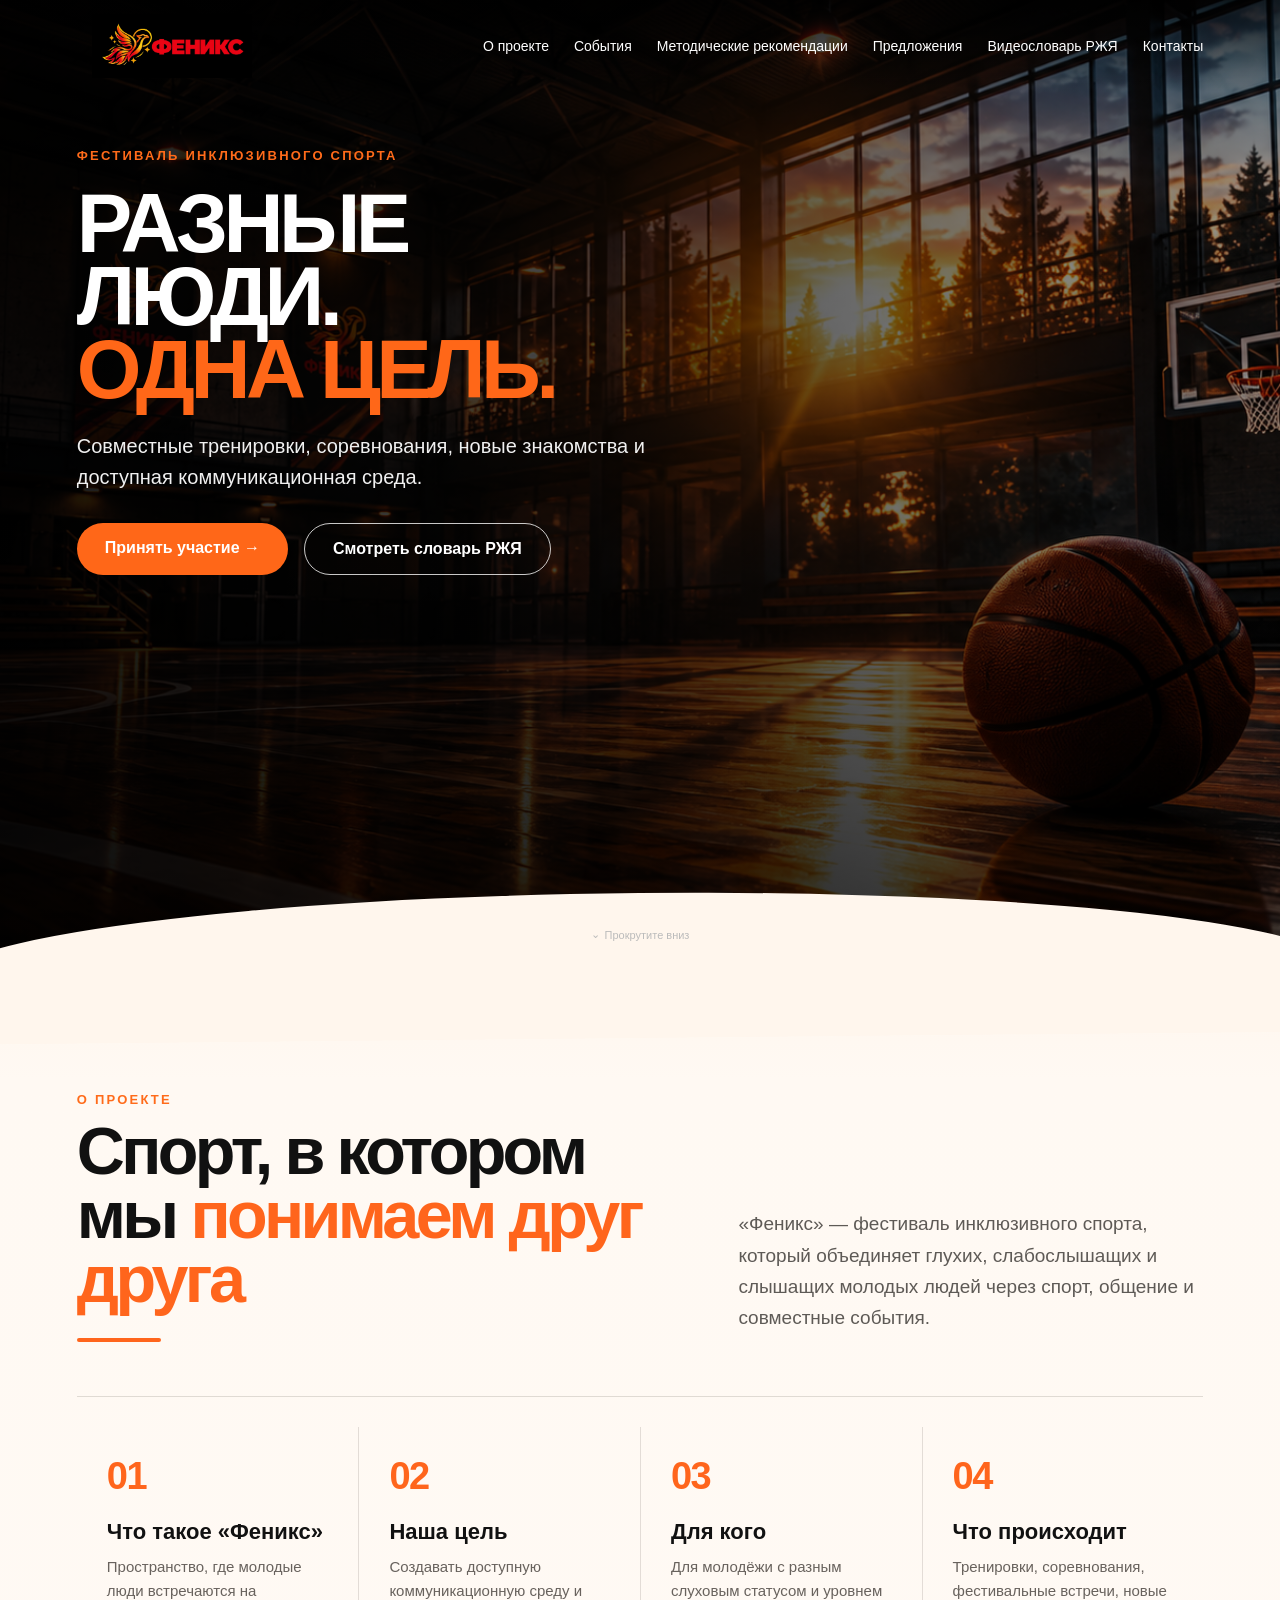
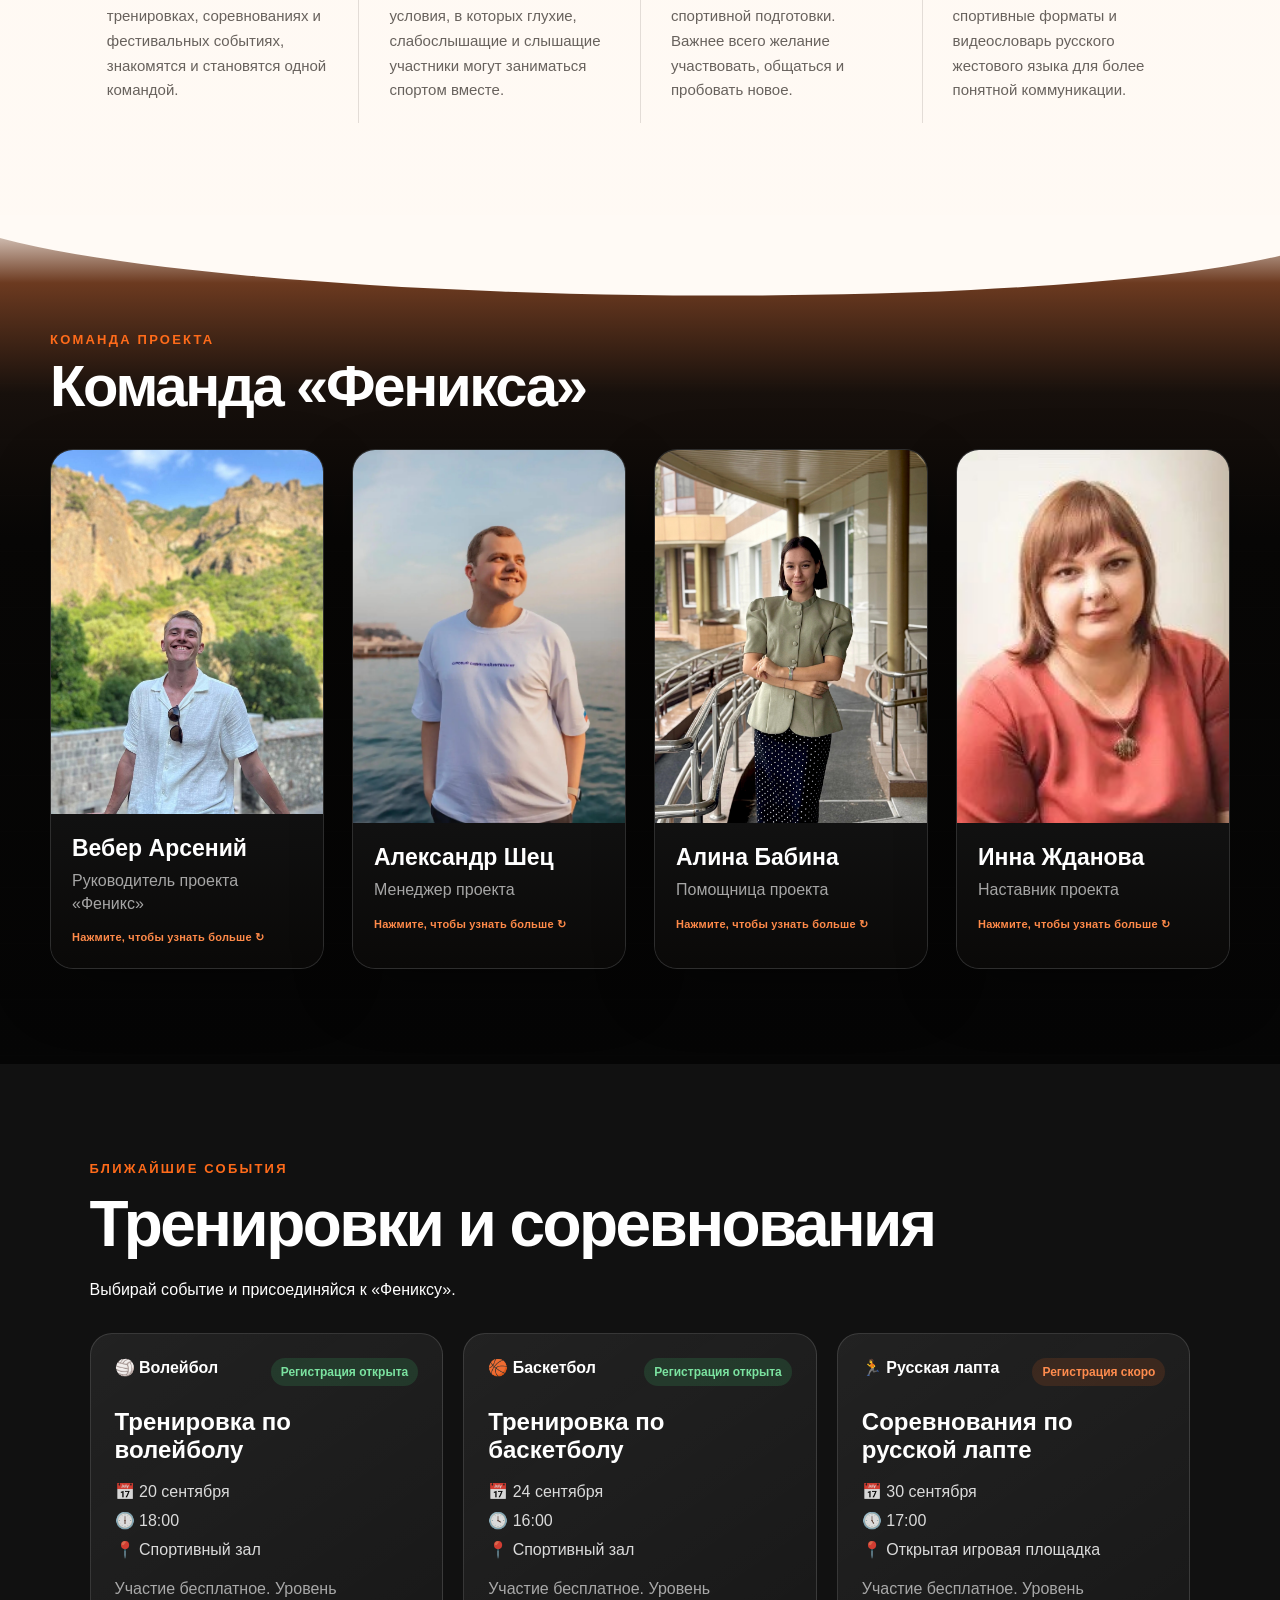
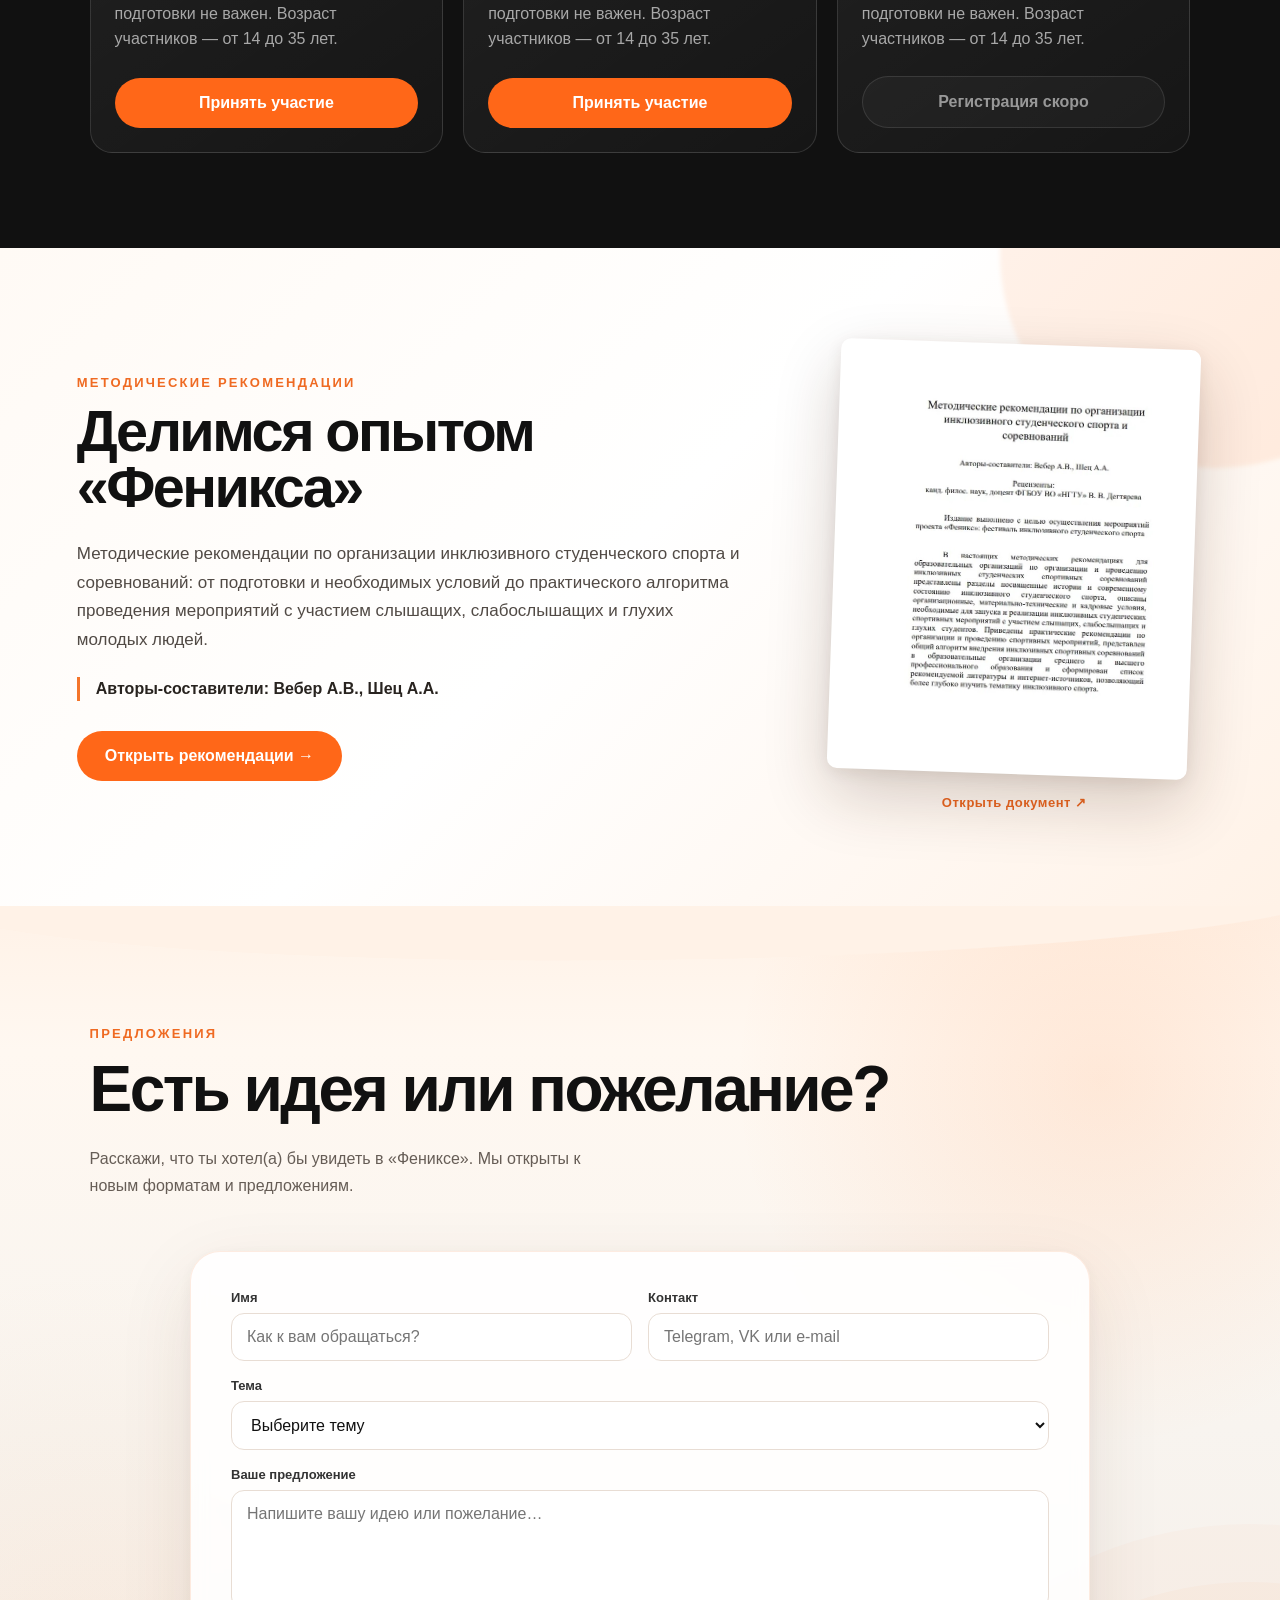
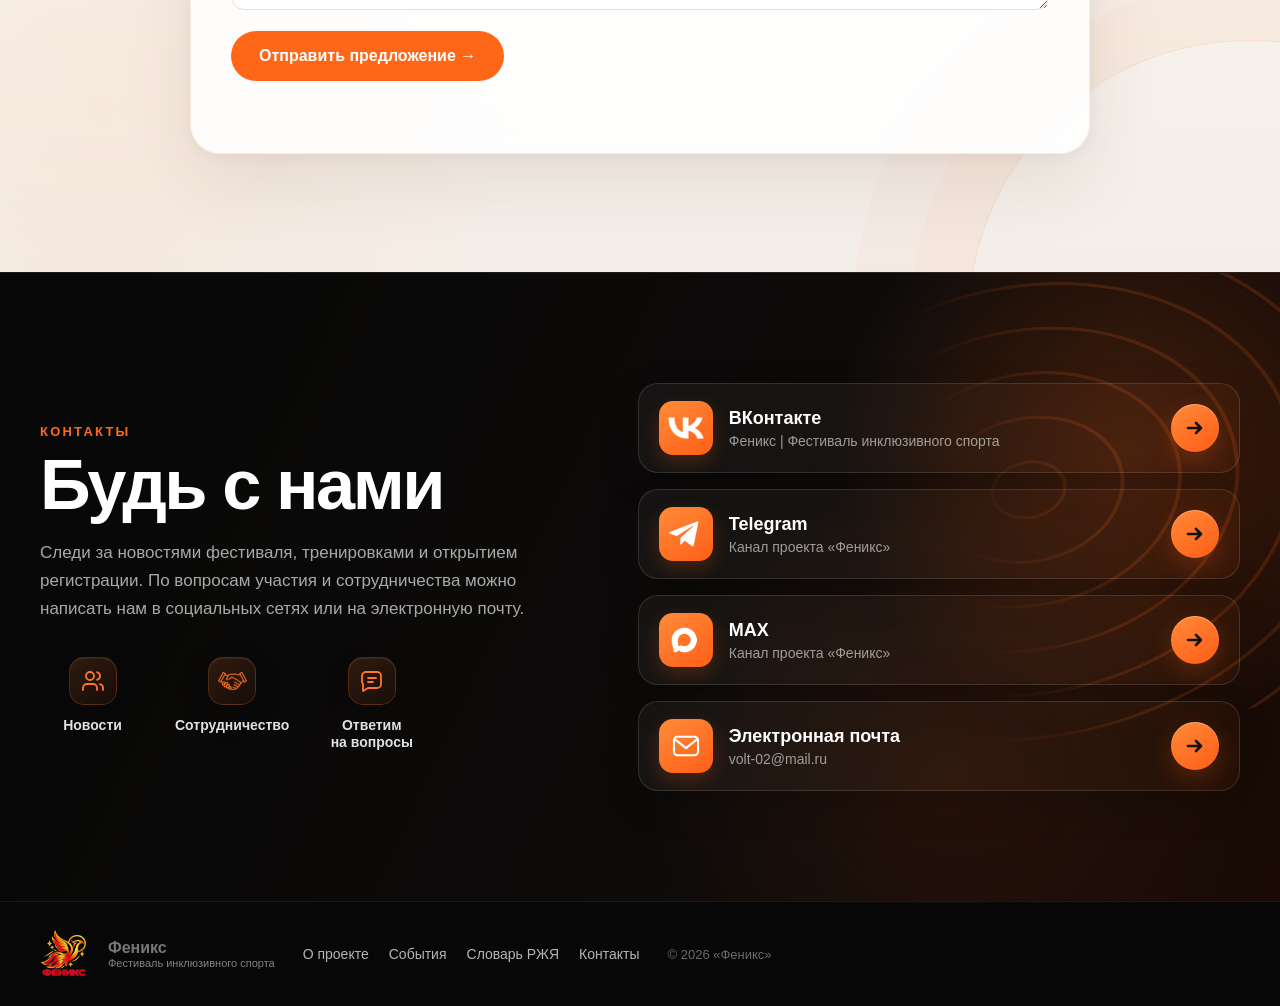
==== commit b4074f42: "Add files via upload" ====
--- a/index.html
+++ b/index.html
@@ -9,20 +9,16 @@
 </head>
 <body>
 <header class="site-header">
-  <a class="brand" href="#top">
-    <img src="logo-phoenix.png" alt="Феникс">
-    <strong>ФЕНИКС</strong>
-  </a>
+  <a class="brand brand-wordmark" href="#top"><img src="phoenix-wordmark.jpg" alt="Феникс"></a>
 
   <nav id="nav">
     <a href="#about">О проекте</a>
     <a href="#events">События</a>
+    <a href="#methodical">Методические рекомендации</a>
     <a href="#training">Предложения</a>
-    <a href="dictionary.html">Видео-словарь РЖЯ</a>
+    <a href="dictionary.html">Видеословарь РЖЯ</a>
     <a href="#contacts">Контакты</a>
   </nav>
-
-  <a class="header-cta" href="#events">Принять участие</a>
   <button id="menu" class="menu" aria-label="Меню" aria-expanded="false">☰</button>
 </header>
 
--- a/styles.css
+++ b/styles.css
@@ -882,3 +882,15 @@
 .contact-icon-vk img{
   display:block;width:100%;height:100%;object-fit:contain;
 }
+/* ===== V32: clean VK mark — no white corner artifacts ===== */
+.contact-icon-vk{overflow:hidden!important;background:linear-gradient(145deg,#ff8b39,#ff5f17)!important;padding:9px!important}
+.contact-icon-vk img{width:100%!important;height:100%!important;object-fit:contain!important;display:block!important}
+
+
+/* Правка 33 — обновлённая шапка */
+.site-header .brand-wordmark{display:flex;align-items:center;width:190px;height:64px;overflow:hidden;flex:0 0 auto;}
+.site-header .brand-wordmark img{width:100%;height:100%;object-fit:contain;display:block;}
+.site-header nav{gap:25px;}
+.site-header nav a{white-space:nowrap;}
+@media (max-width:1100px){.site-header .brand-wordmark{width:160px}.site-header nav{gap:17px;font-size:12px}}
+@media (max-width:850px){.site-header .brand-wordmark{width:155px;height:58px}.site-header .brand-wordmark img{width:100%;height:100%;object-fit:contain}}
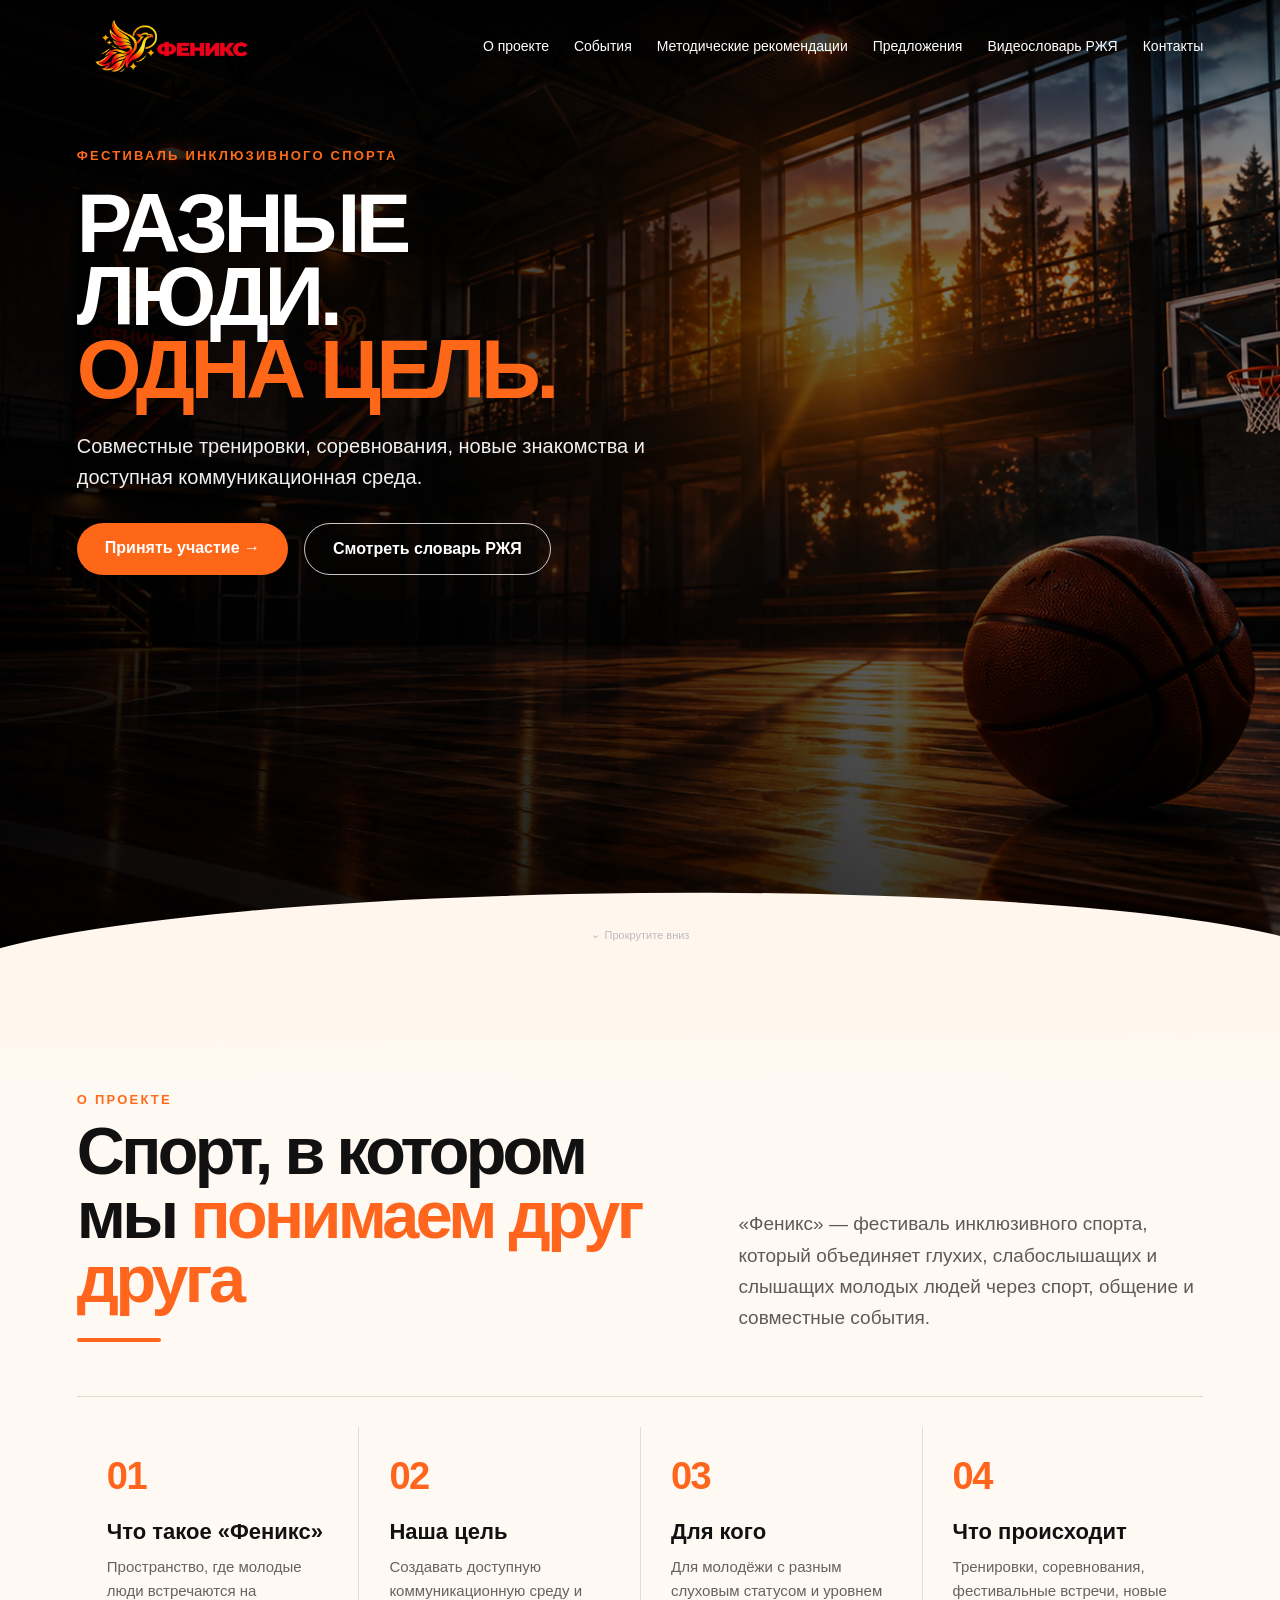
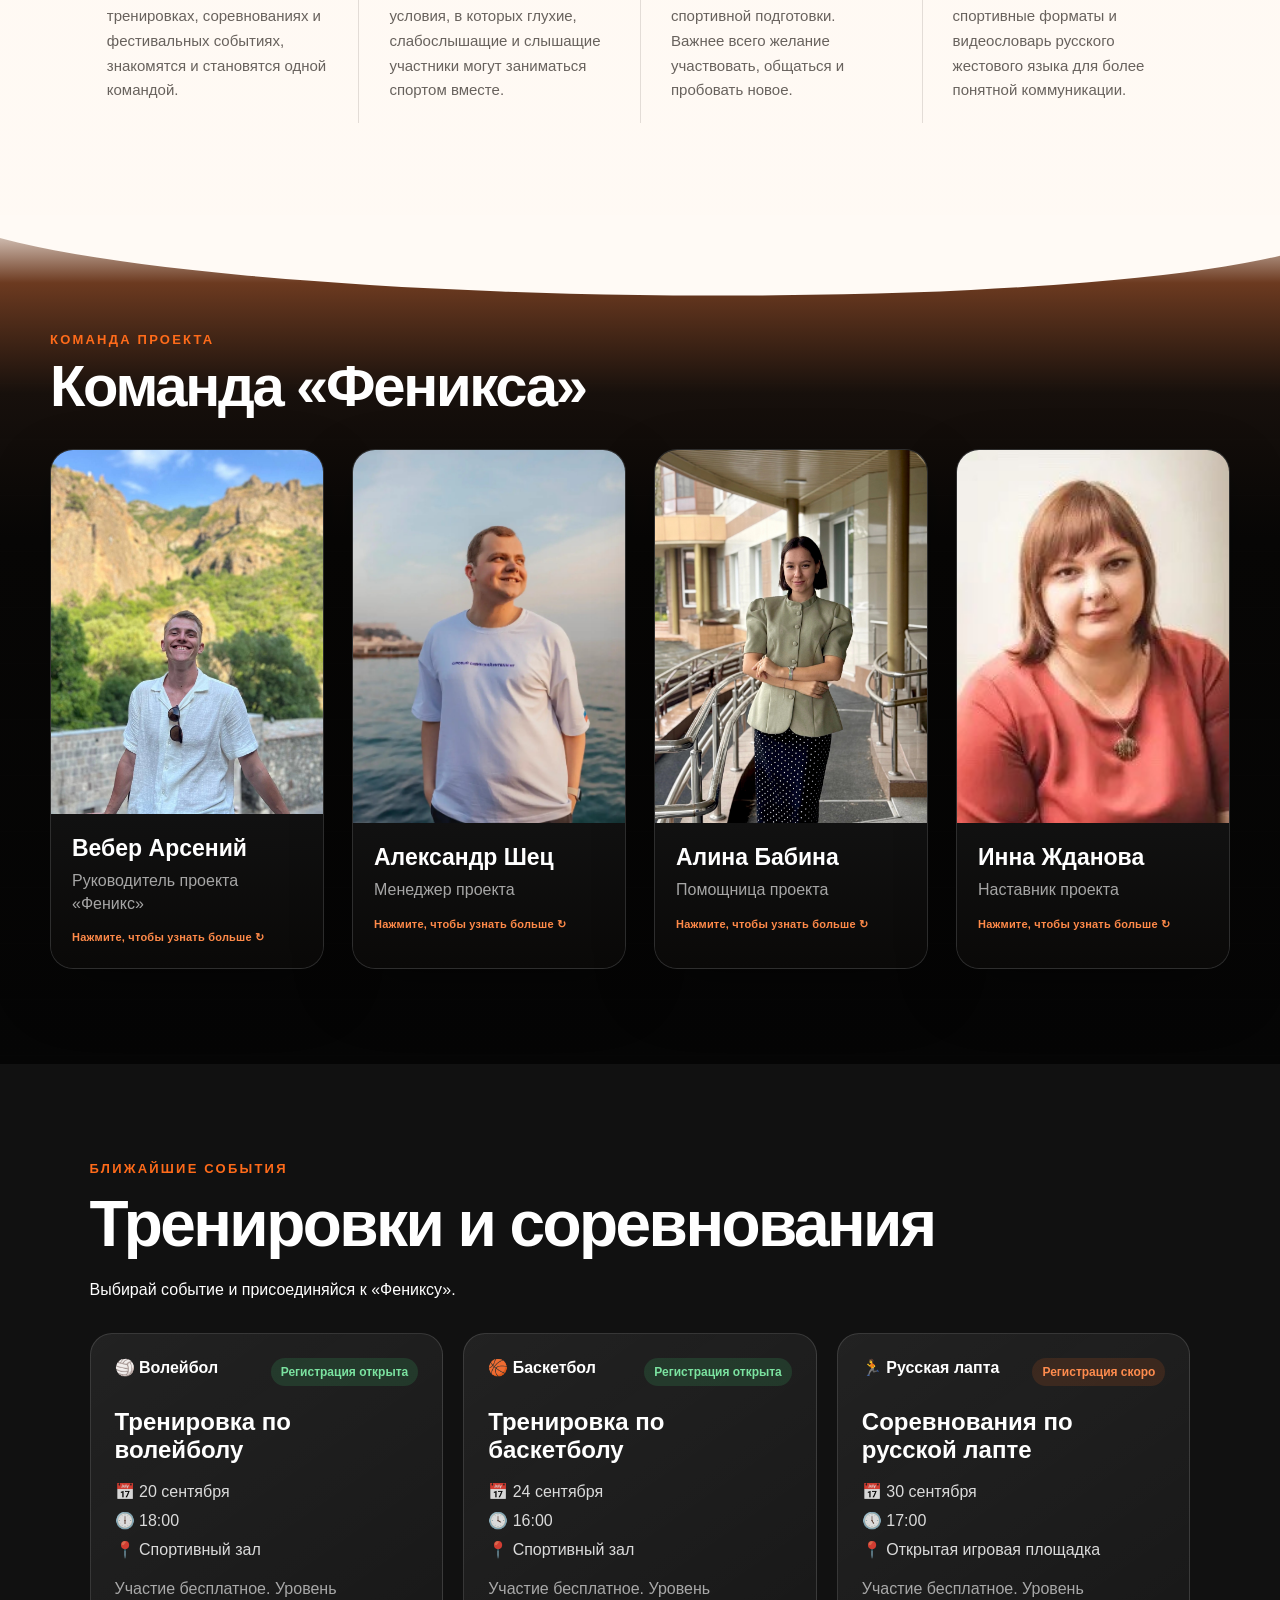
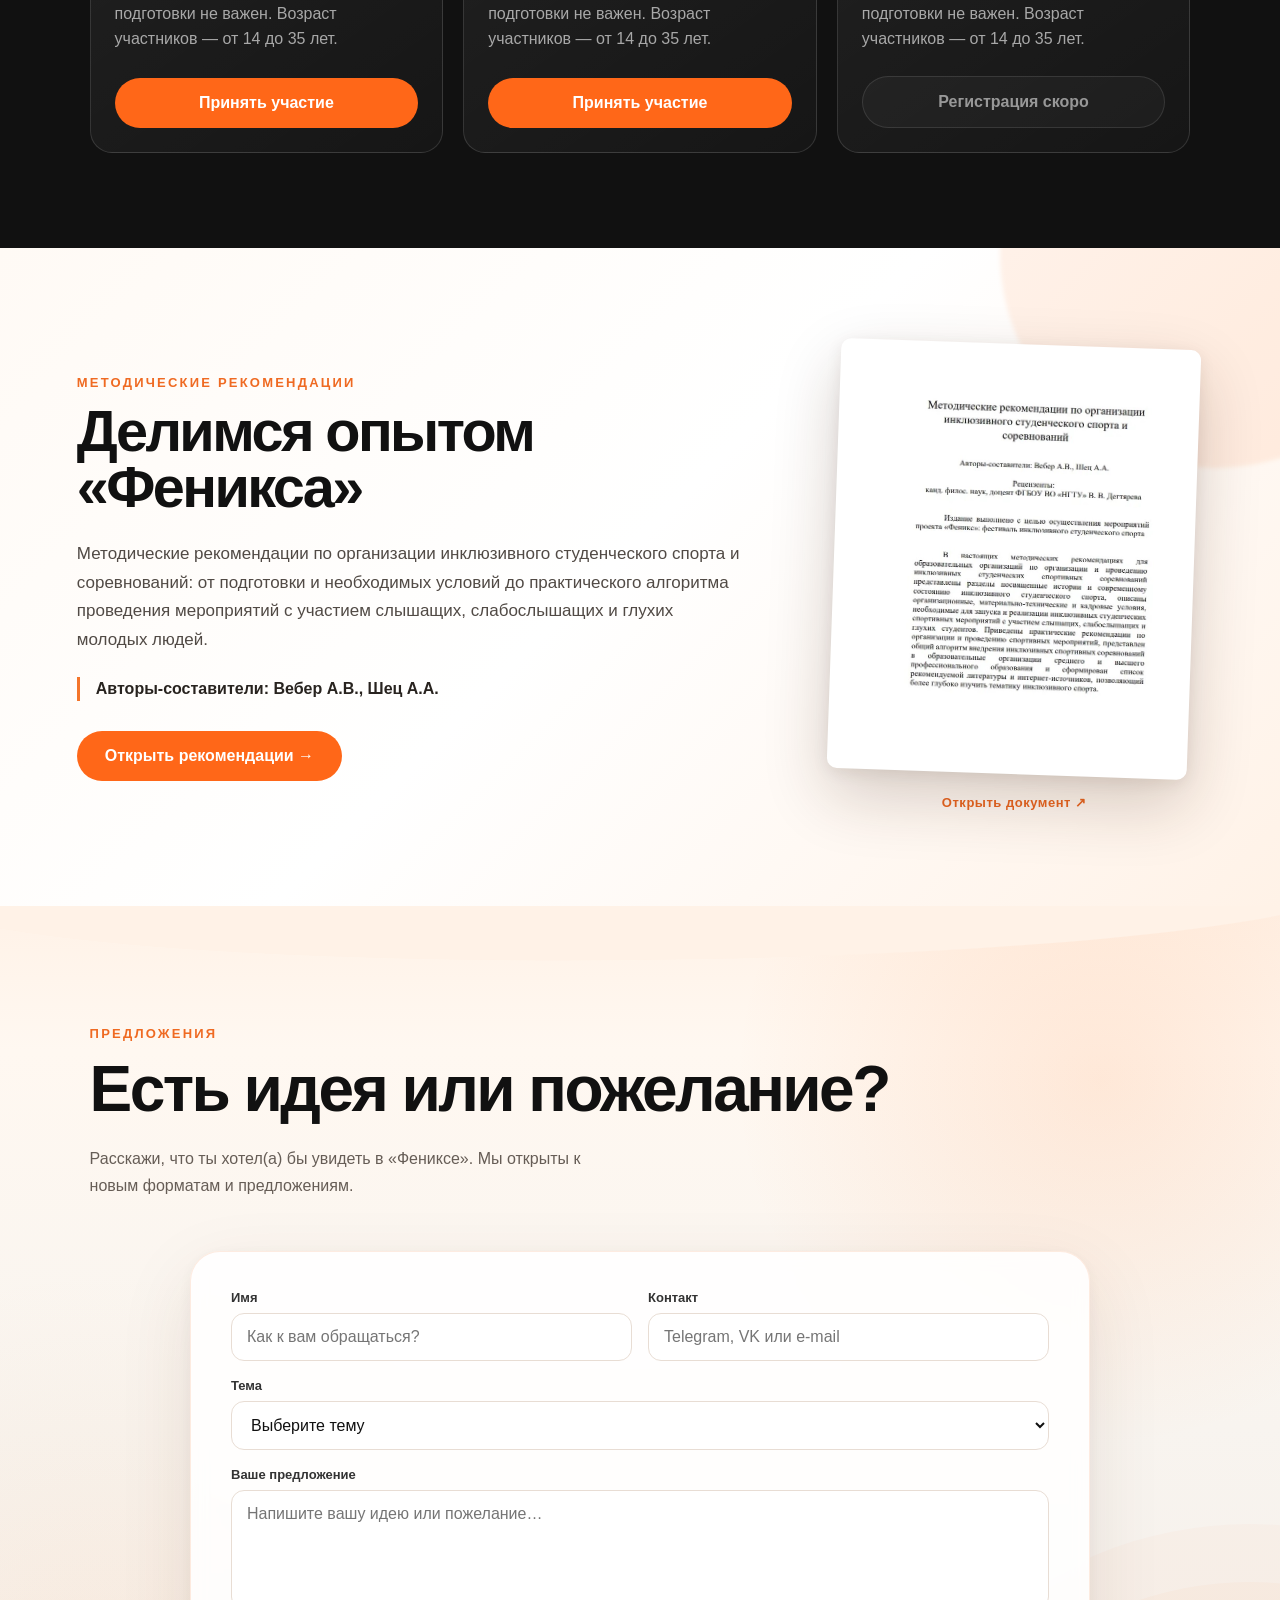
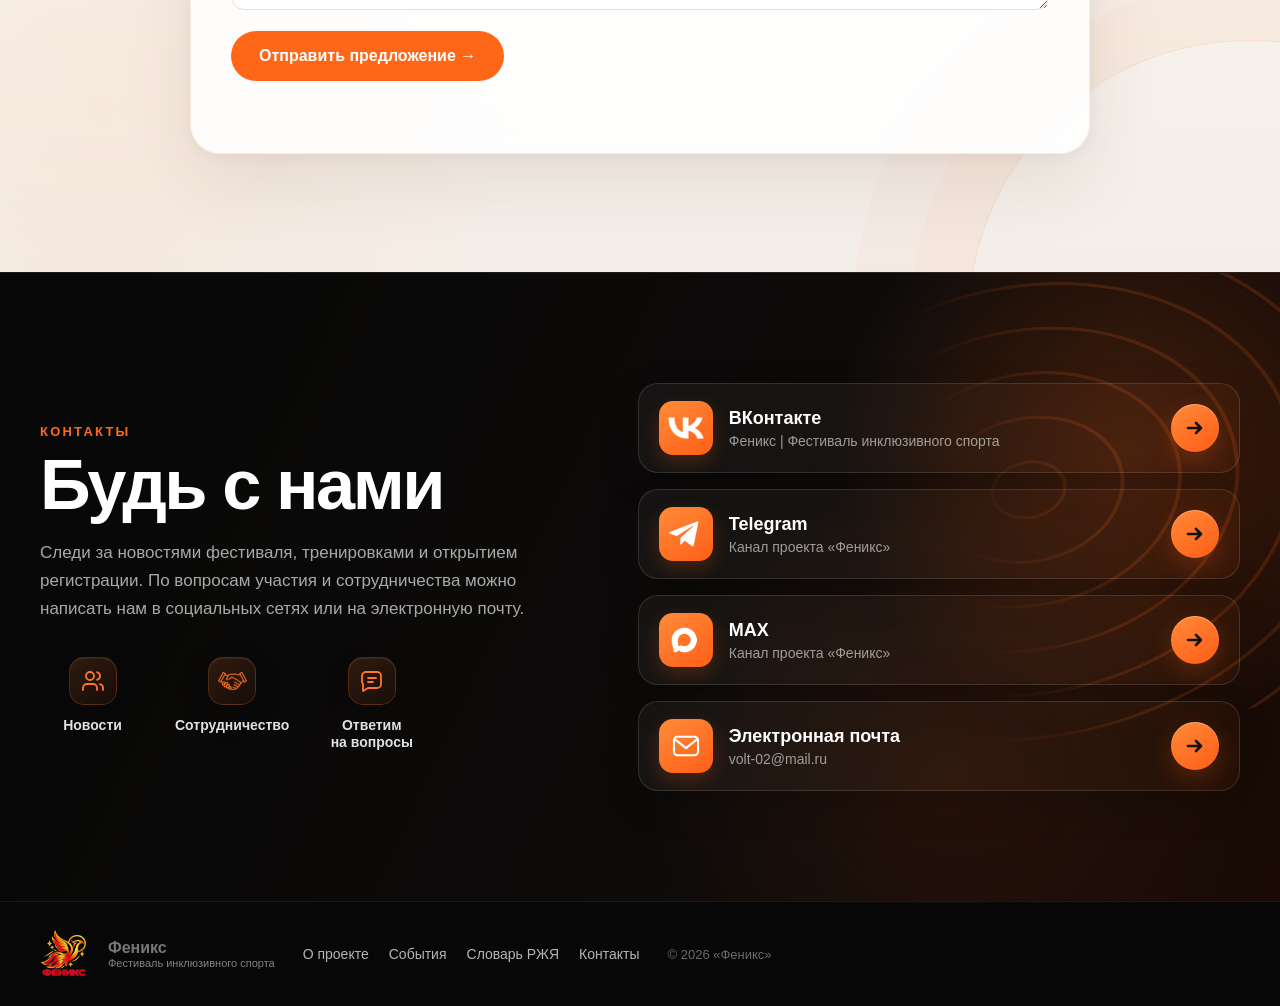
==== commit 01437f6b: "Add files via upload" ====
--- a/index.html
+++ b/index.html
@@ -9,7 +9,7 @@
 </head>
 <body>
 <header class="site-header">
-  <a class="brand brand-wordmark" href="#top"><img src="phoenix-wordmark.jpg" alt="Феникс"></a>
+  <a class="brand brand-wordmark" href="#top"><img src="phoenix-wordmark.png" alt="Феникс"></a>
 
   <nav id="nav">
     <a href="#about">О проекте</a>
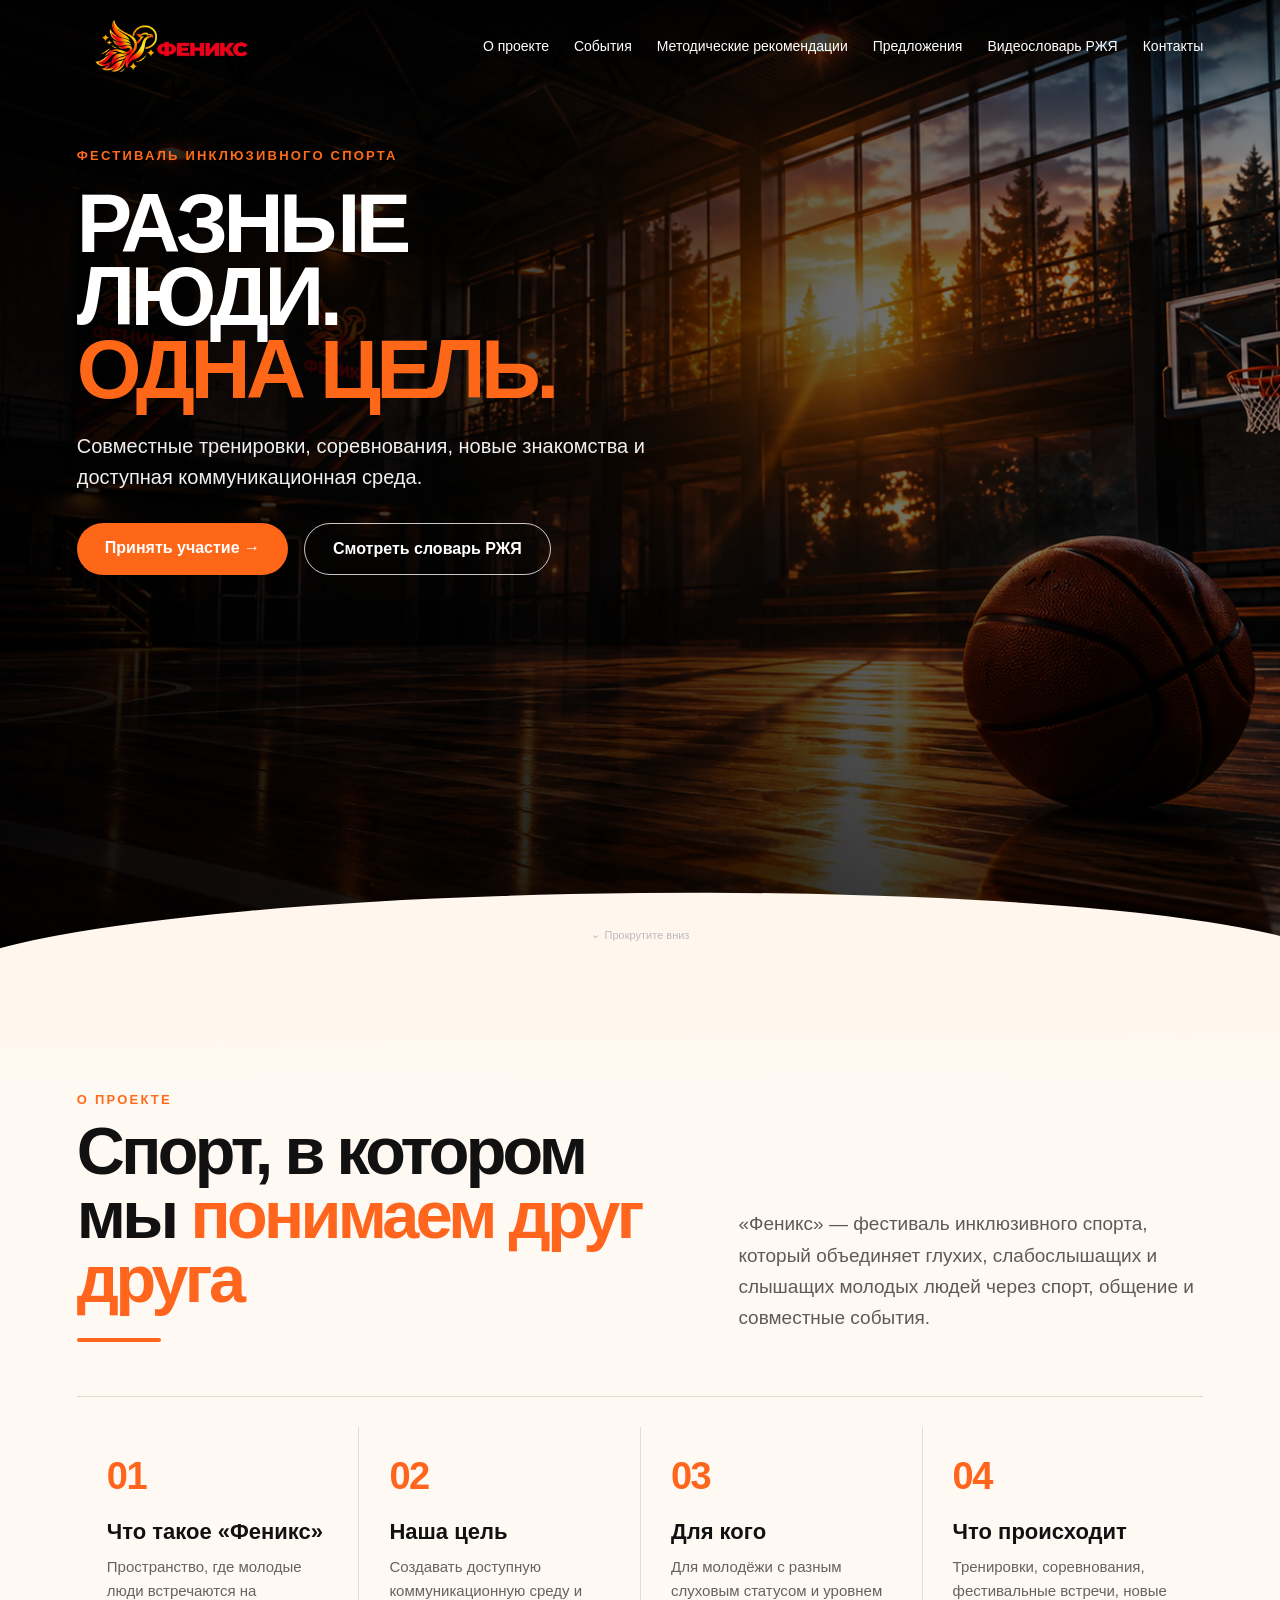
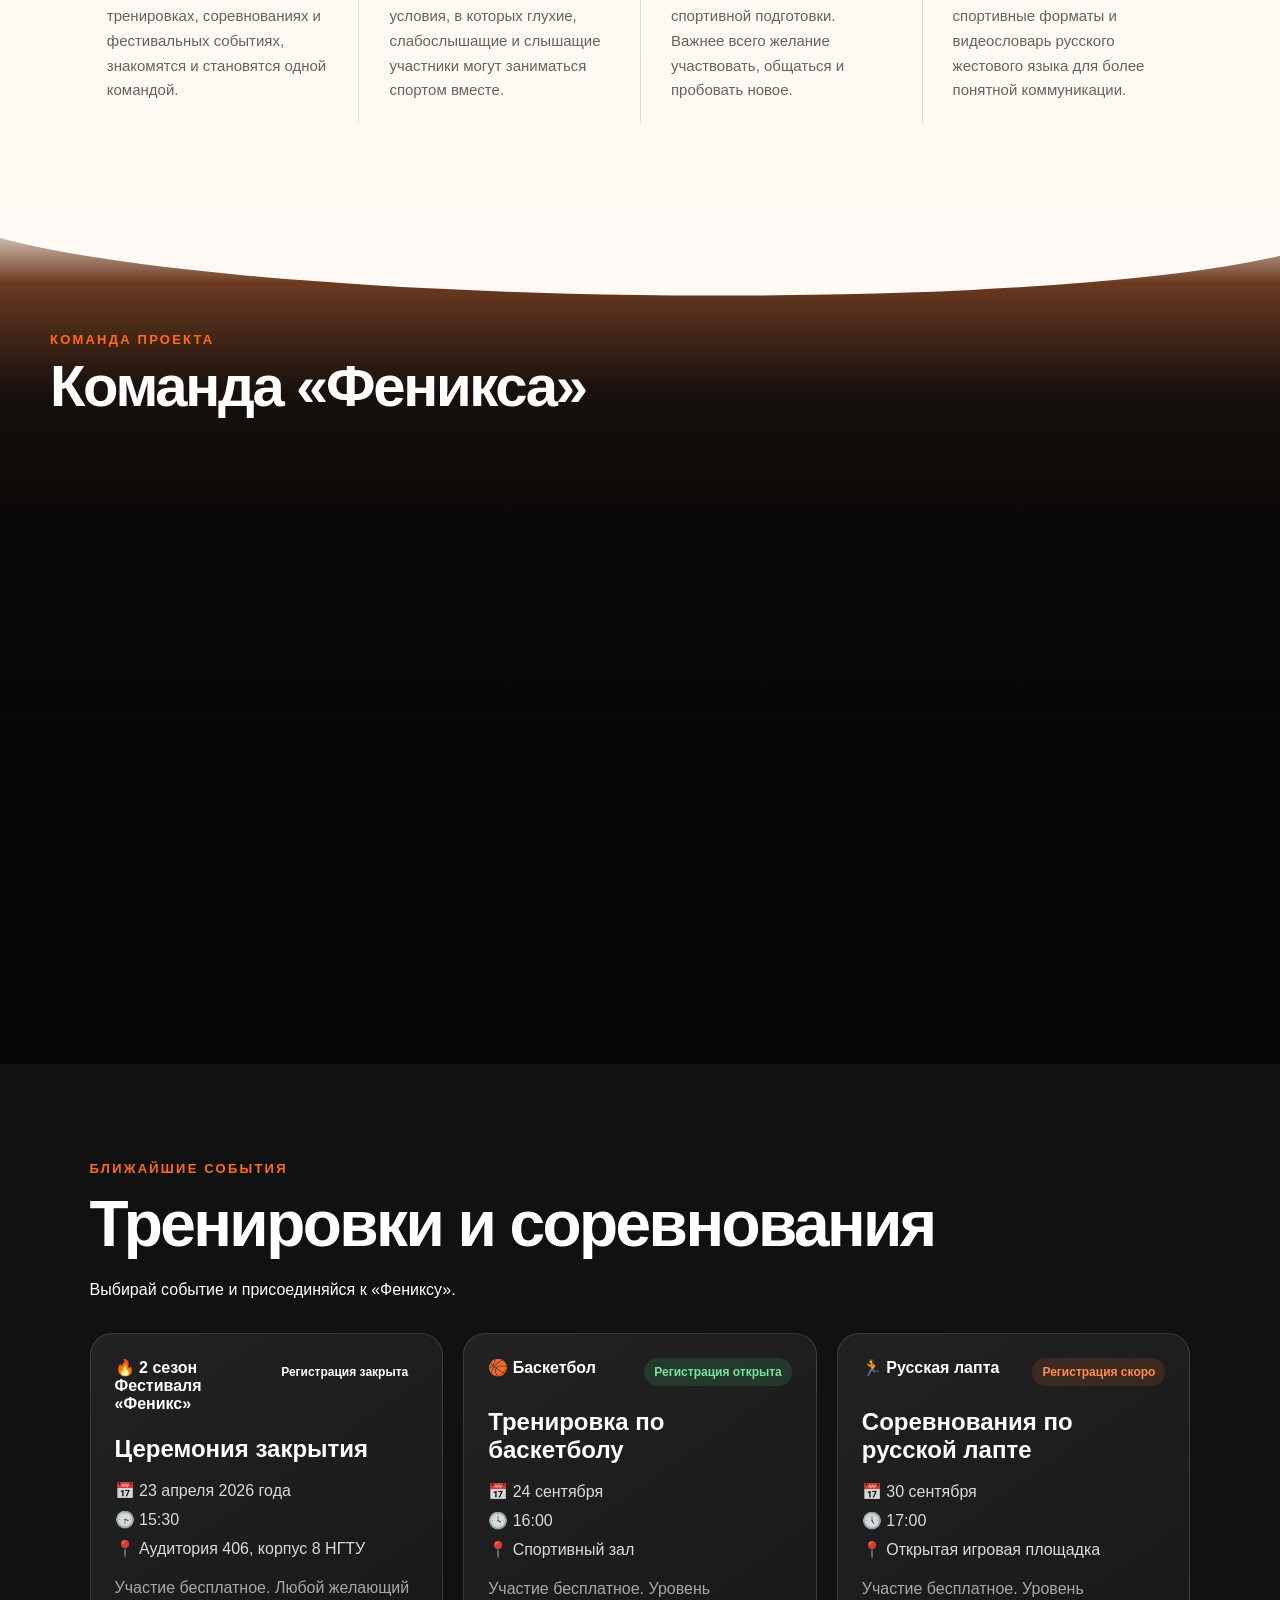
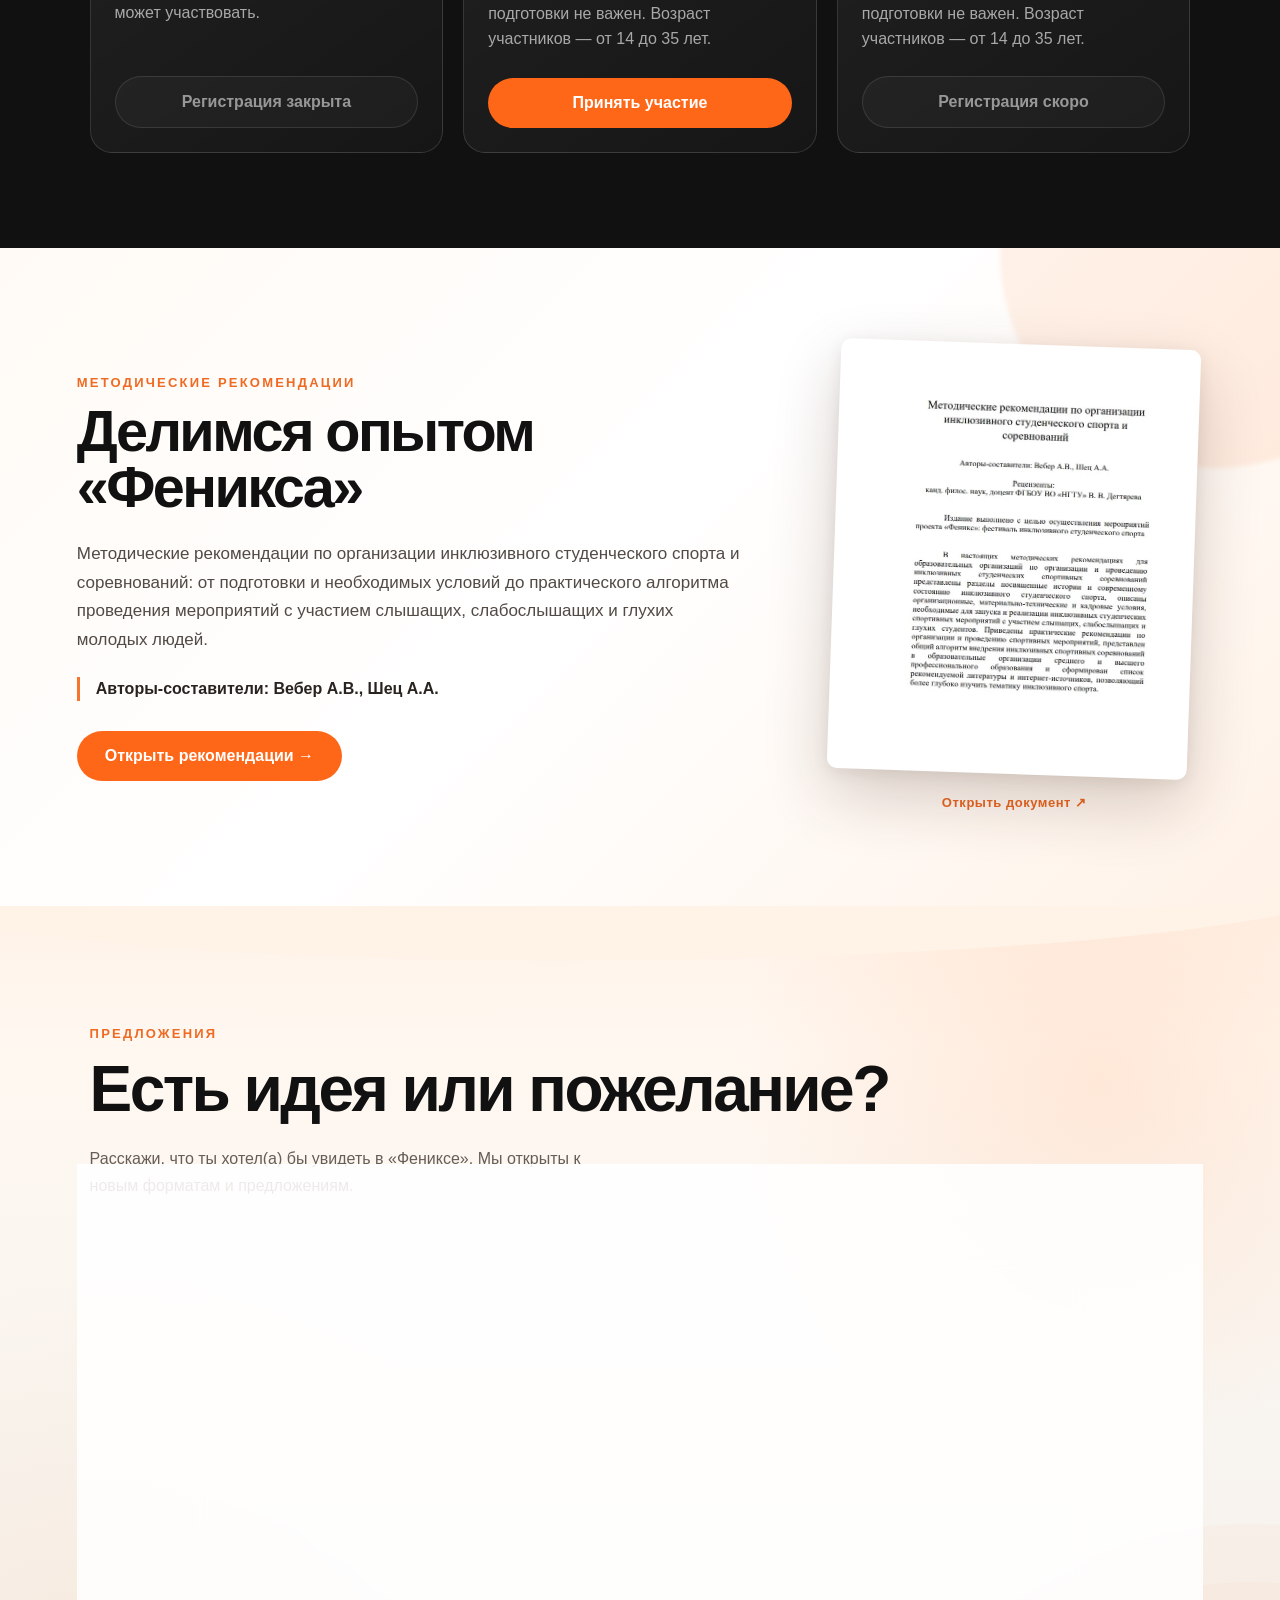
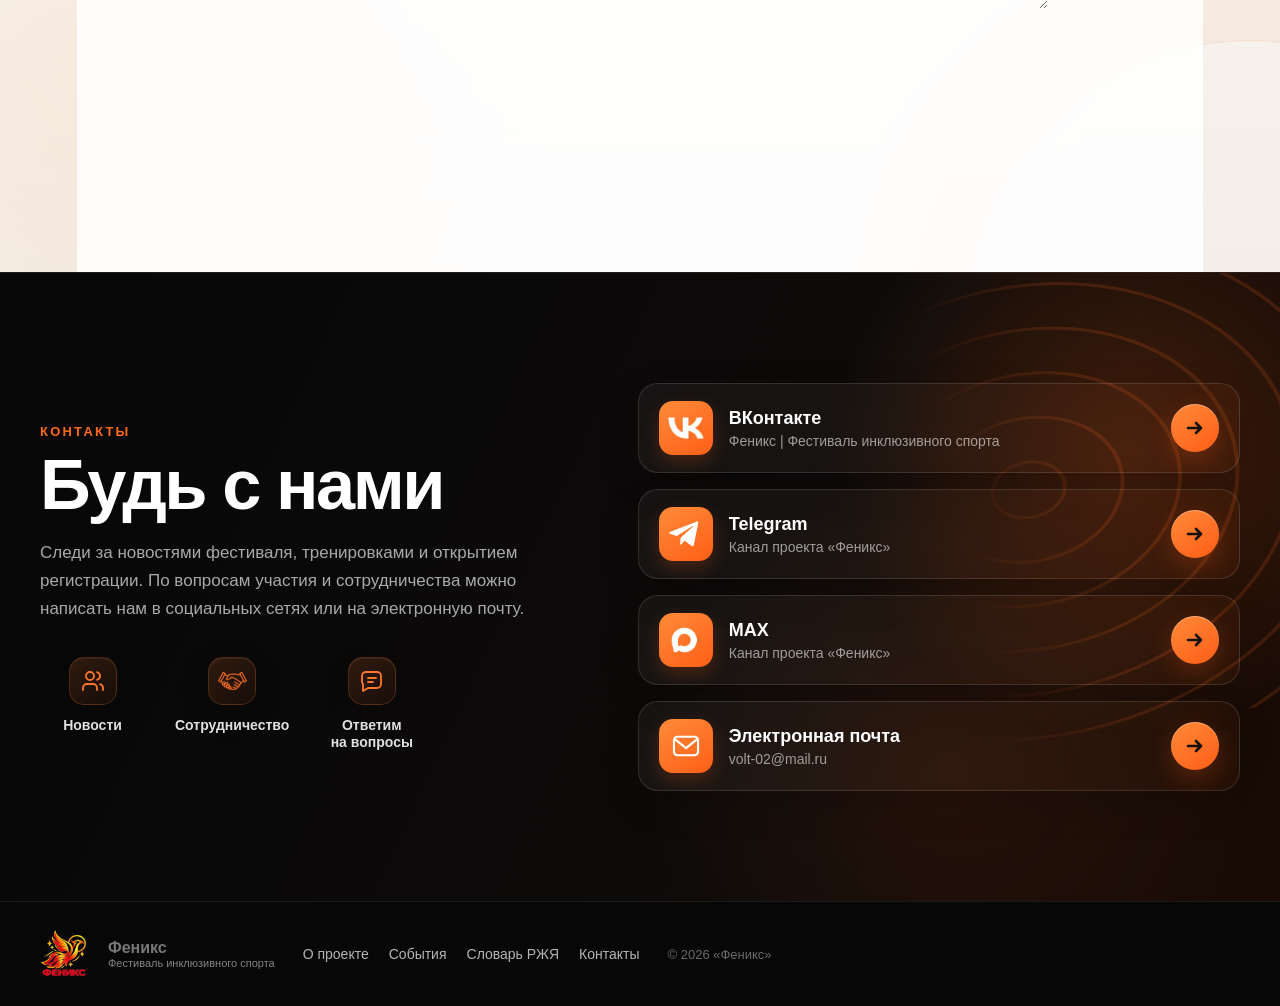
==== commit 68695865: "Add files via upload" ====
--- a/index.html
+++ b/index.html
@@ -96,11 +96,11 @@
     </div>
     <div class="event-grid">
       <article class="event-card">
-        <div class="event-top"><span class="event-sport">🏐 Волейбол</span><span class="event-status is-open">Регистрация открыта</span></div>
-        <h3>Тренировка по волейболу</h3>
-        <div class="event-meta"><span>📅 20 сентября</span><span>🕕 18:00</span><span>📍 Спортивный зал</span></div>
-        <p class="event-note">Участие бесплатное. Уровень подготовки не важен. Возраст участников — от 14 до 35 лет.</p>
-        <button class="btn primary event-register" type="button" data-sport="Волейбол" data-event="Тренировка по волейболу" data-date="20 сентября" data-time="18:00" data-place="Спортивный зал">Принять участие</button>
+        <div class="event-top"><span class="event-sport">🔥 2 сезон Фестиваля «Феникс»</span><span class="event-status">Регистрация закрыта</span></div>
+        <h3>Церемония закрытия</h3>
+        <div class="event-meta"><span>📅 23 апреля 2026 года</span><span>🕞 15:30</span><span>📍 Аудитория 406, корпус 8 НГТУ</span></div>
+        <p class="event-note">Участие бесплатное. Любой желающий может участвовать.</p>
+        <button class="btn event-disabled" type="button" disabled>Регистрация закрыта</button>
       </article>
       <article class="event-card">
         <div class="event-top"><span class="event-sport">🏀 Баскетбол</span><span class="event-status is-open">Регистрация открыта</span></div>
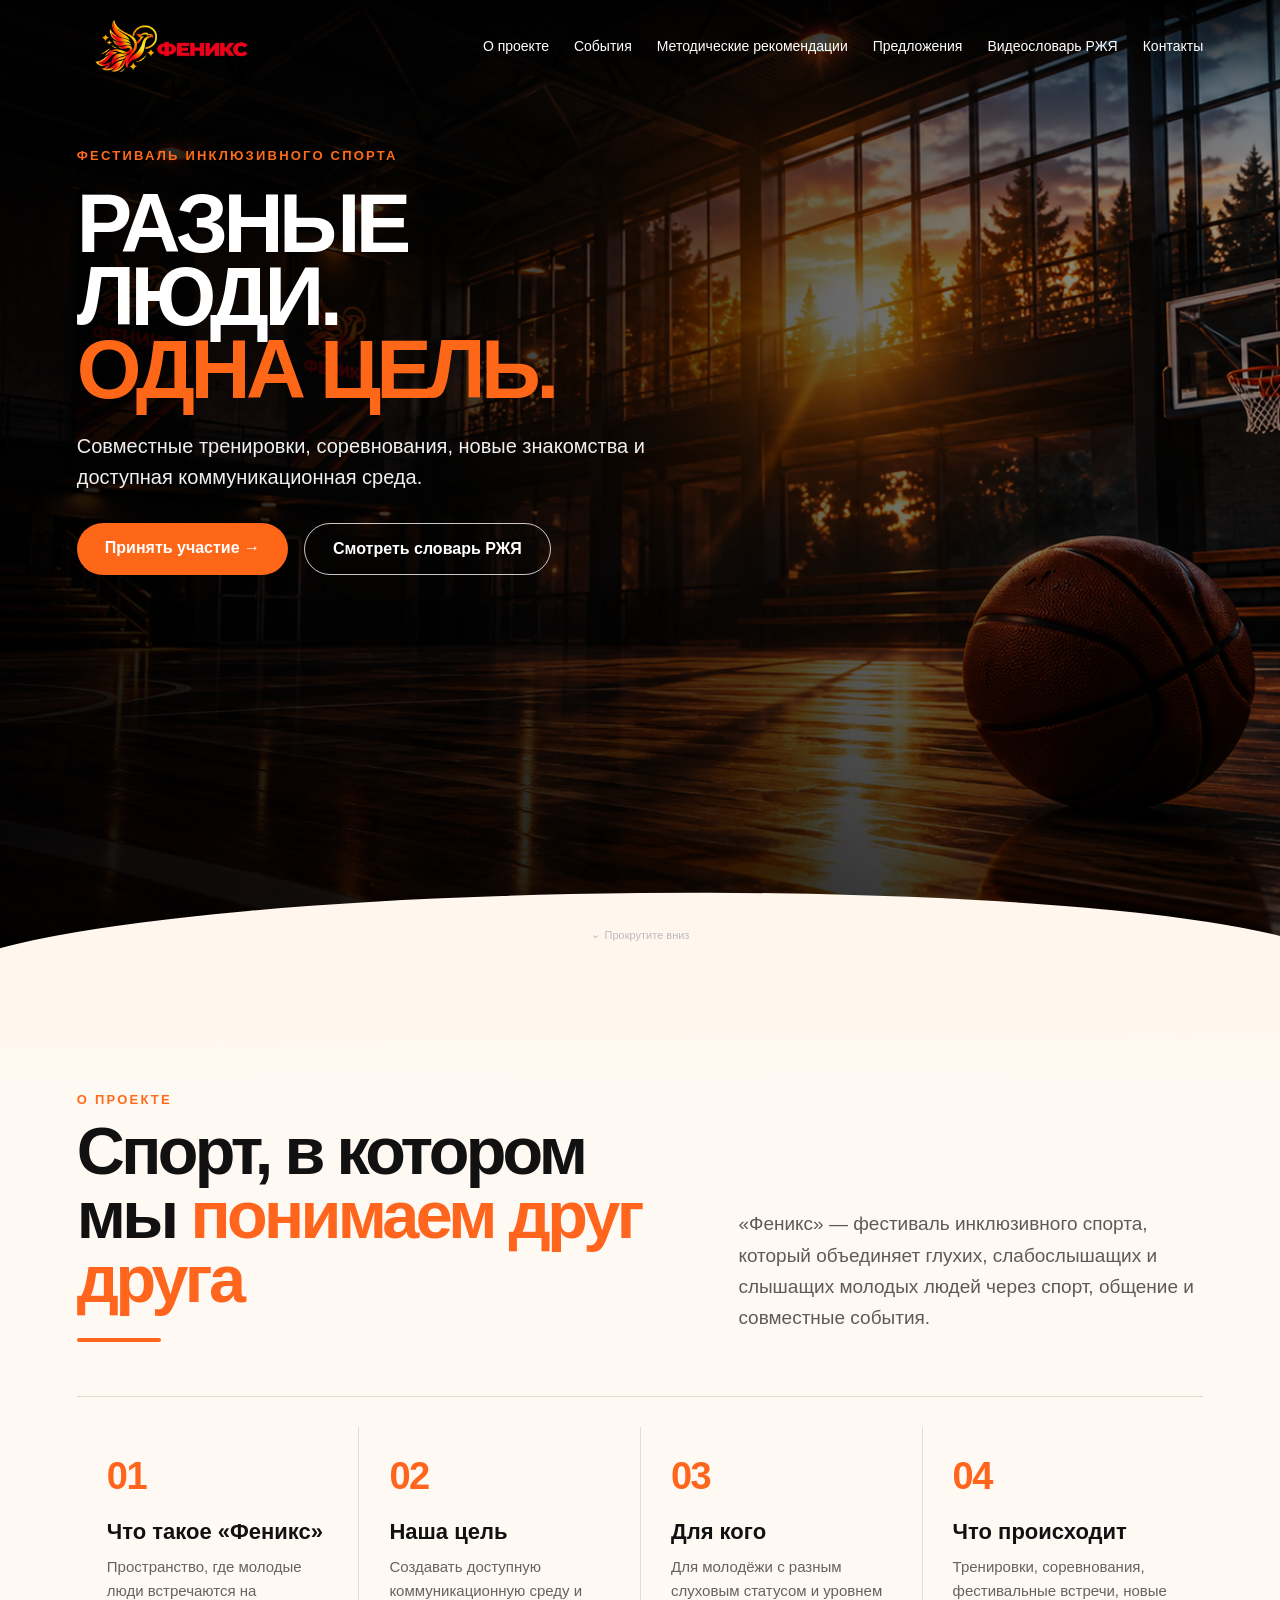
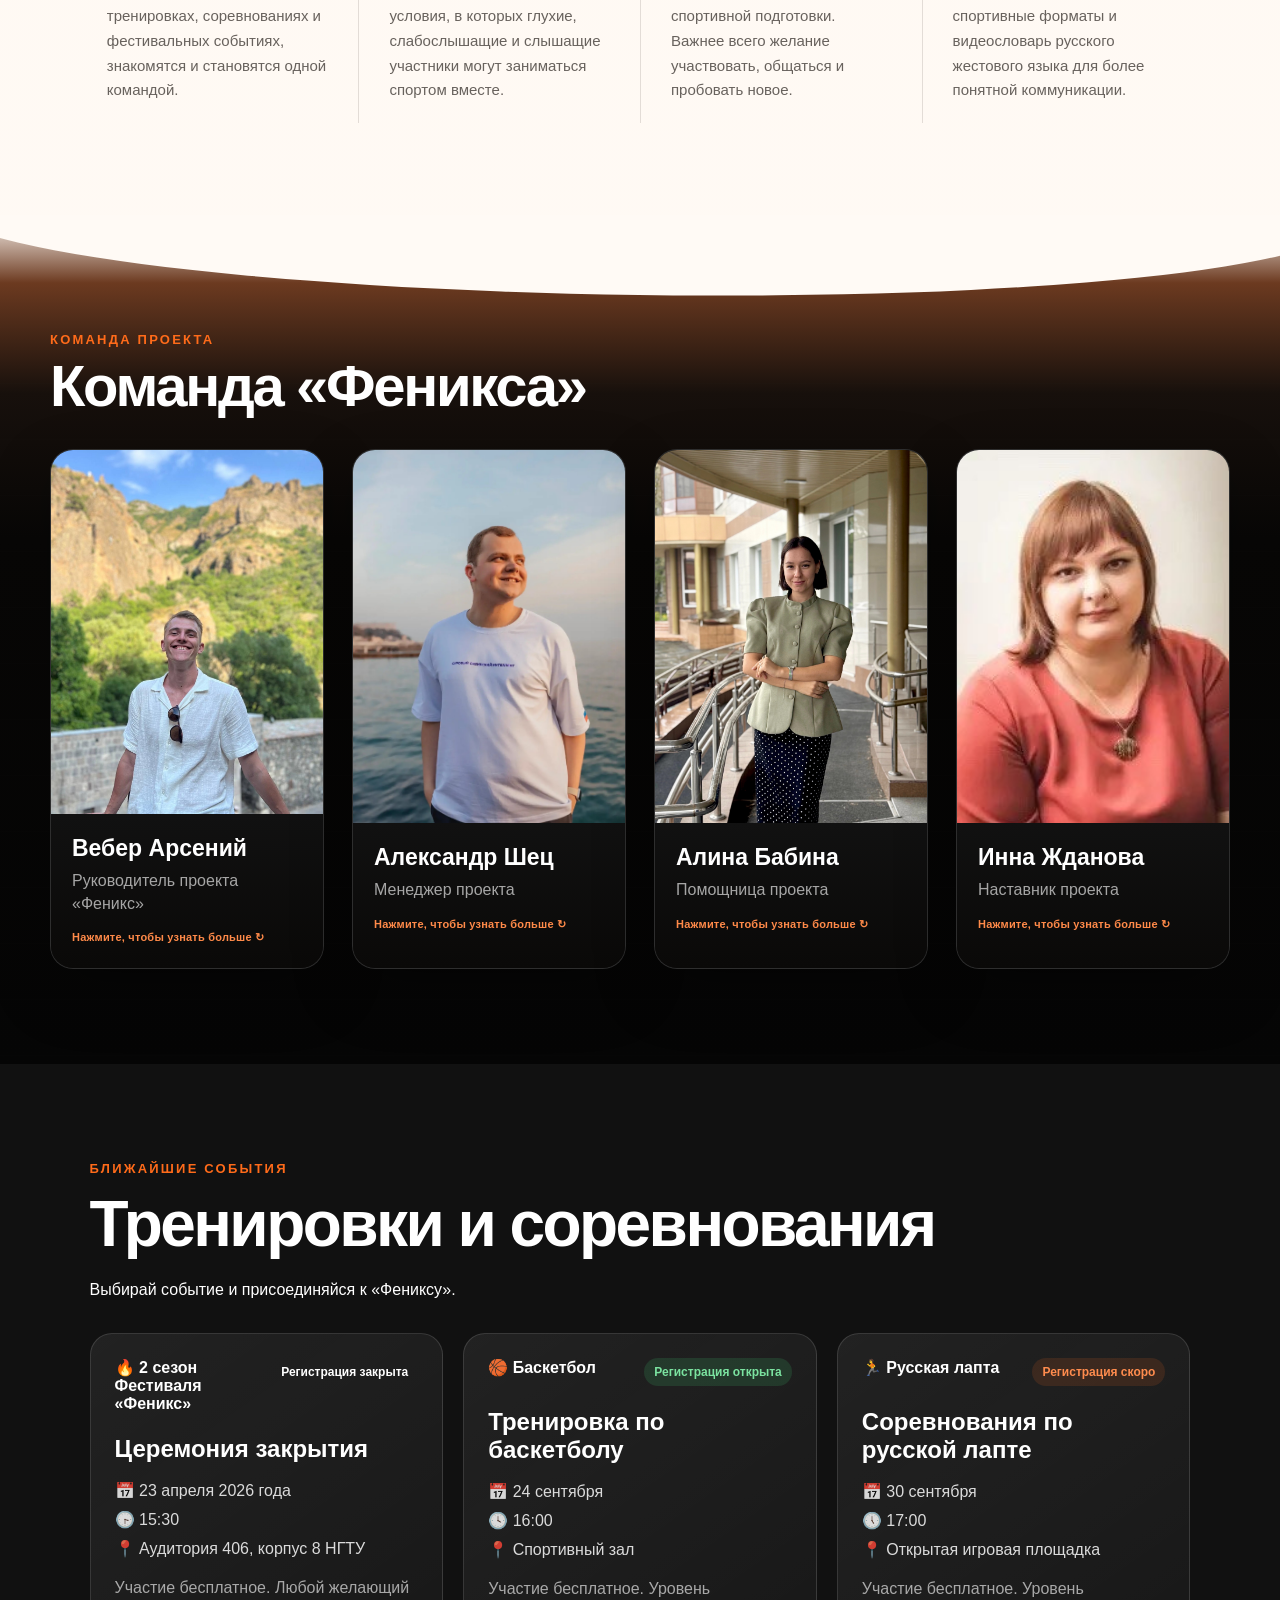
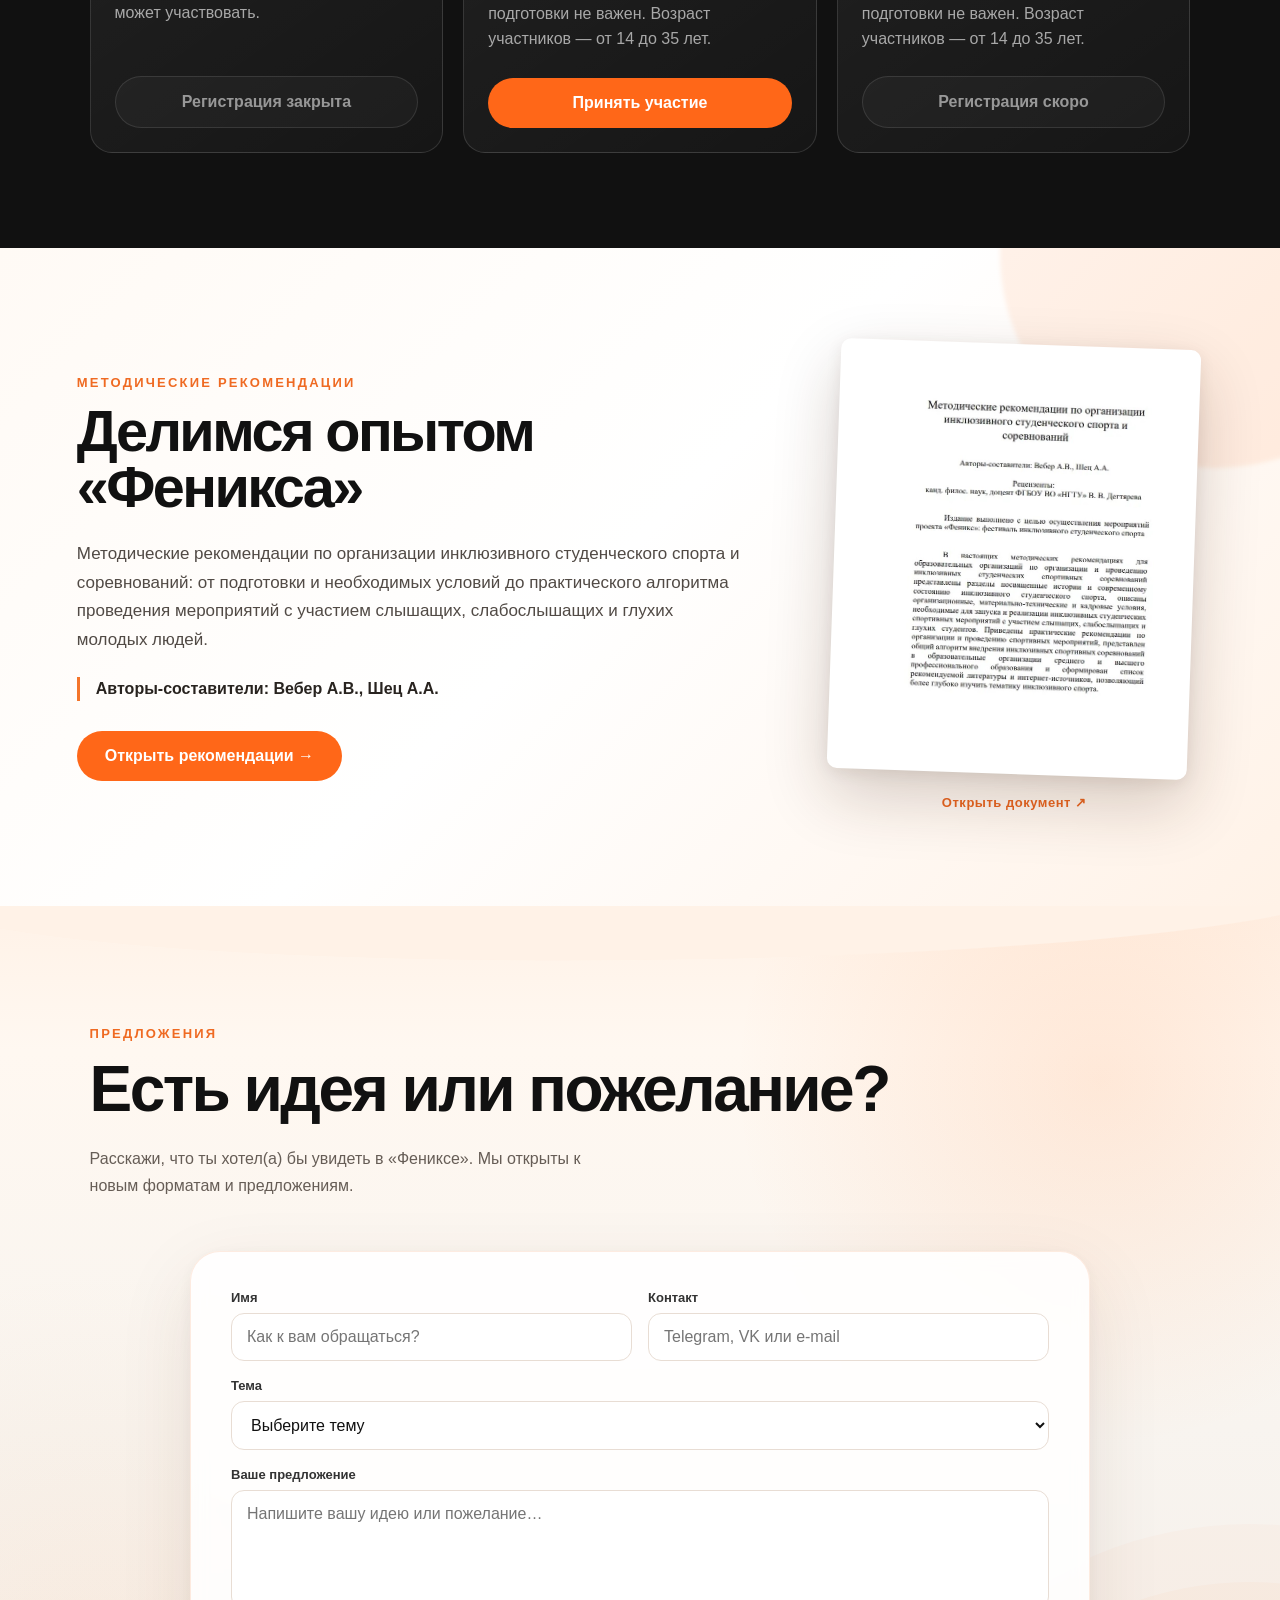
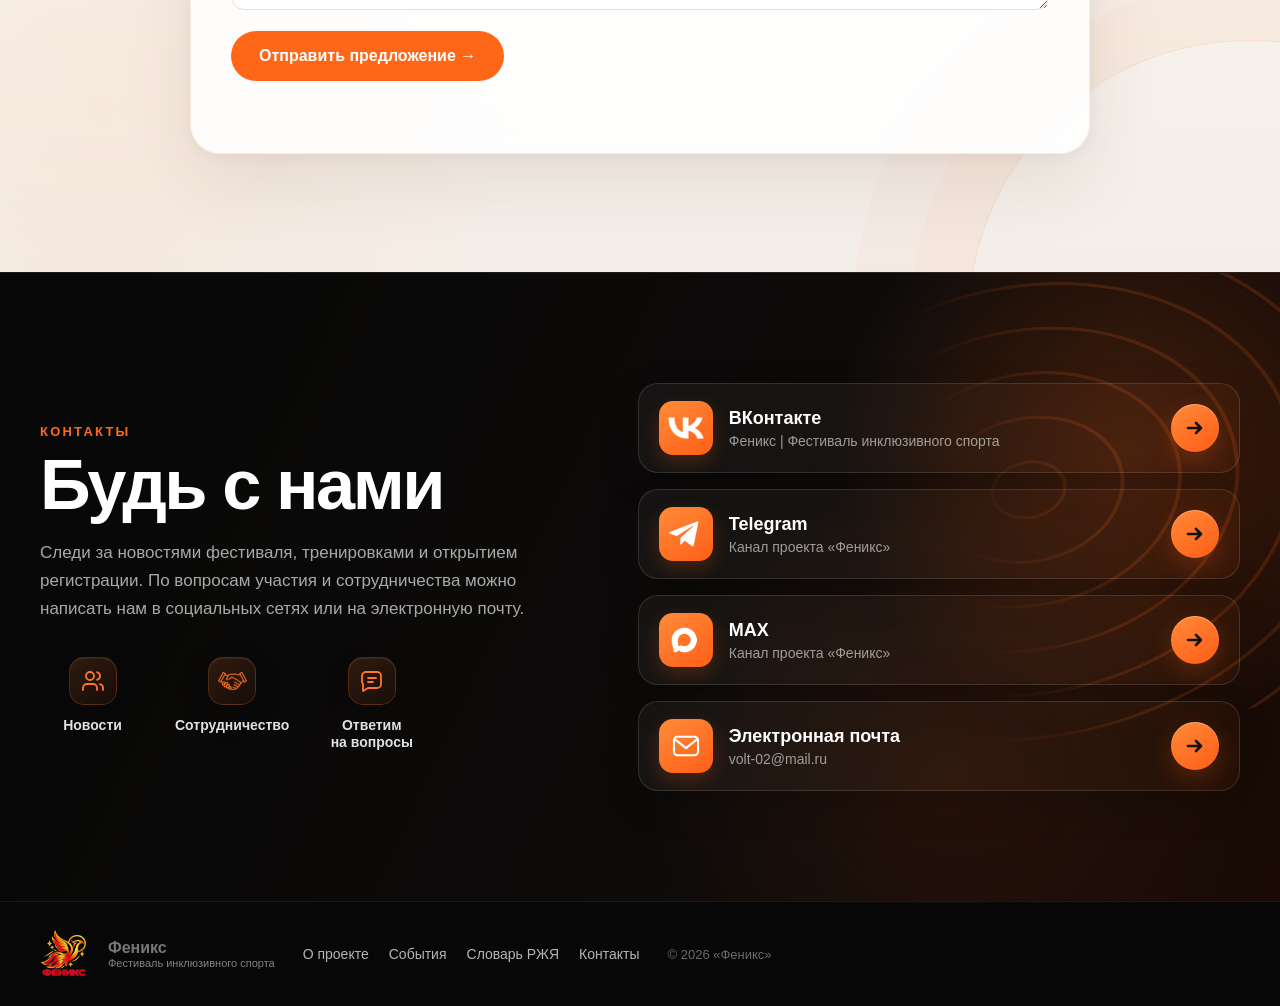
==== commit 14a3692f: "Add files via upload" ====
--- a/index.html
+++ b/index.html
@@ -5,6 +5,12 @@
   <meta name="viewport" content="width=device-width,initial-scale=1">
   <meta name="theme-color" content="#080808">
   <title>Феникс — фестиваль инклюзивного спорта</title>
+  <link rel="icon" href="favicon.ico" sizes="any">
+  <link rel="icon" type="image/png" sizes="32x32" href="favicon-32x32.png">
+  <link rel="icon" type="image/png" sizes="48x48" href="favicon-48x48.png">
+  <link rel="icon" type="image/png" sizes="96x96" href="favicon-96x96.png">
+  <link rel="apple-touch-icon" sizes="180x180" href="apple-touch-icon.png">
+  <link rel="manifest" href="site.webmanifest">
   <link rel="stylesheet" href="styles.css">
 </head>
 <body>
